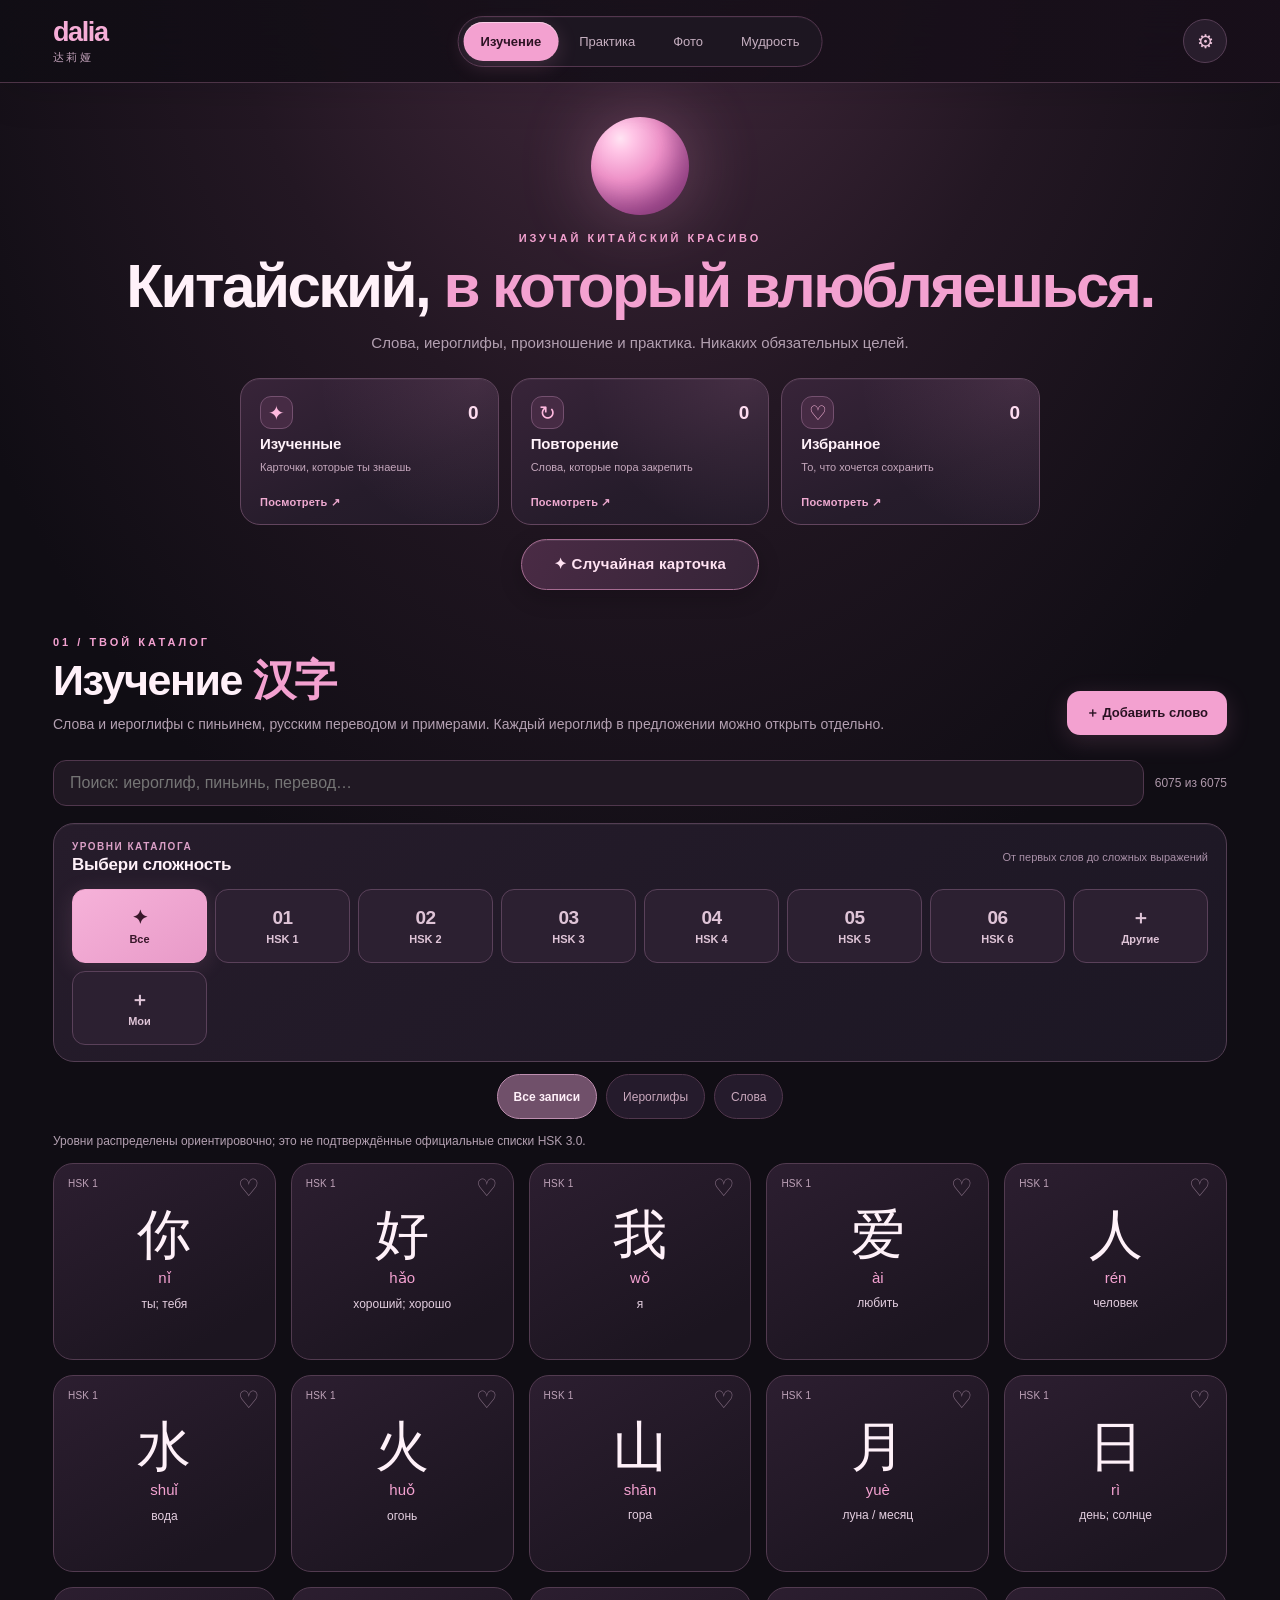
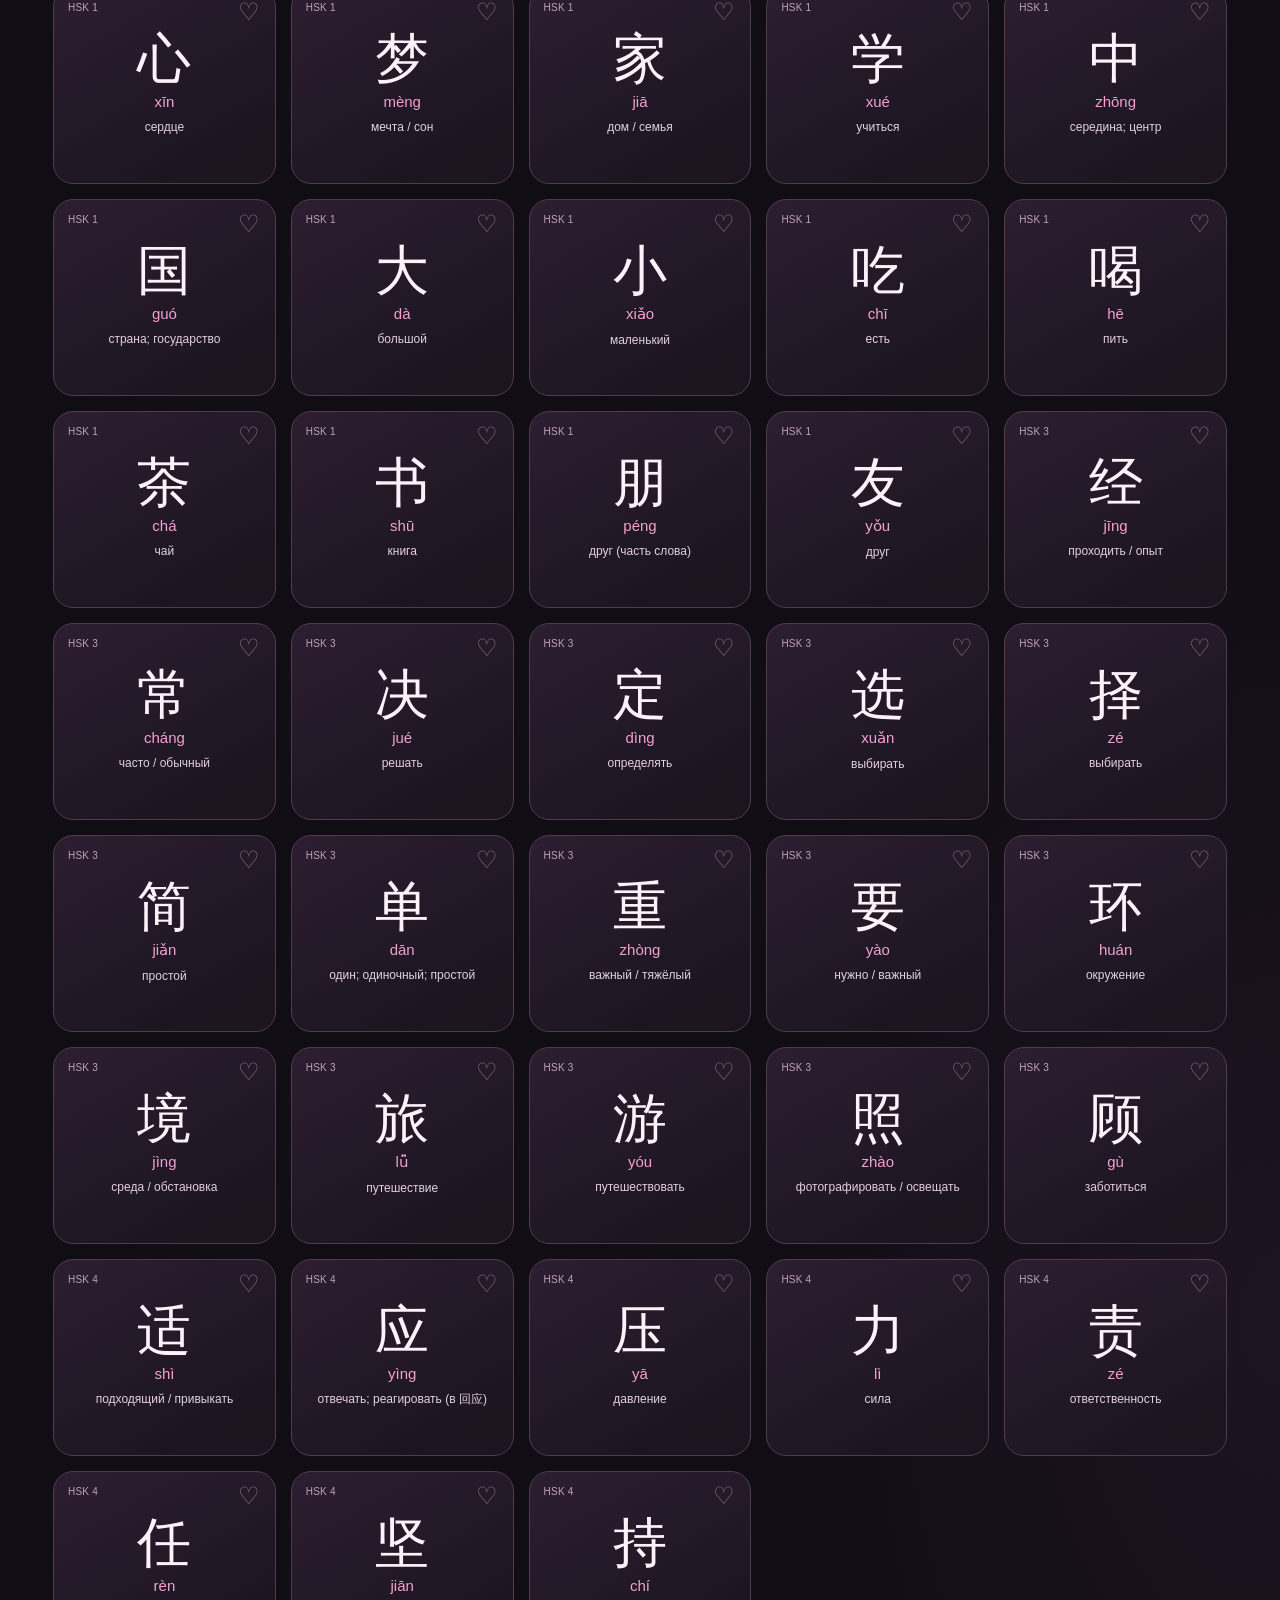
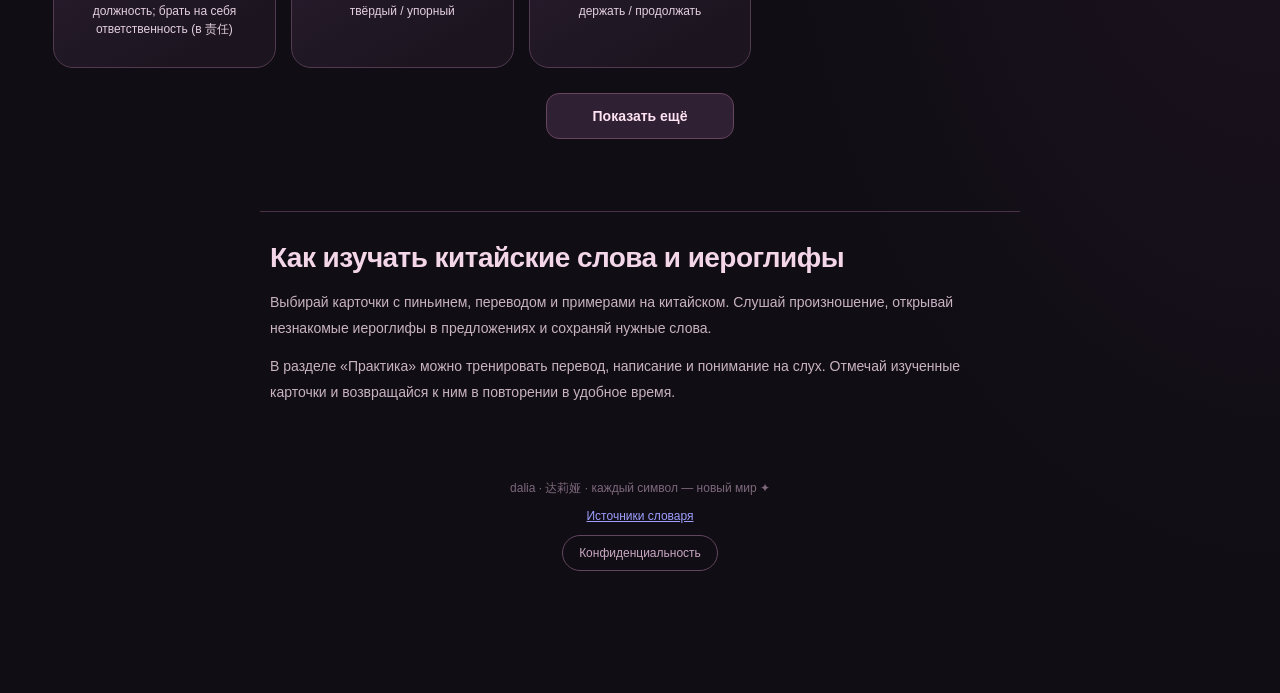
==== index.html @ d70fbc89 "Improve sentence translation with scoped alternatives, explanations and unscored retries" ====
<!doctype html><html lang="ru"><head><meta charset="utf-8"><meta name="viewport" content="width=device-width,initial-scale=1"><meta name="theme-color" content="#100d14"><meta name="apple-mobile-web-app-capable" content="yes"><meta name="apple-mobile-web-app-status-bar-style" content="black-translucent"><link rel="manifest" href="./manifest.webmanifest"><link rel="icon" type="image/png" href="./icons/icon-192.png"><meta name="description" content="Изучай китайские иероглифы и слова в dalia: 6000 карточек с пиньинем и переводом, тренировки на слух, написание и перевод предложений, удобное повторение и разные уровни сложности."><meta name="robots" content="index, follow, max-image-preview:large"><link rel="canonical" href="https://daliastudy.ru/"><link rel="apple-touch-icon" href="./icons/icon-192.png"><meta property="og:type" content="website"><meta property="og:locale" content="ru_RU"><meta property="og:site_name" content="dalia"><meta property="og:title" content="Изучение китайских иероглифов онлайн — dalia"><meta property="og:description" content="Изучай китайские иероглифы и слова в dalia: карточки с пиньинем и переводом, тренировки на слух и написание, удобное повторение и разные уровни сложности."><meta property="og:url" content="https://daliastudy.ru/"><meta property="og:image" content="https://daliastudy.ru/icons/icon-512.png"><meta property="og:image:type" content="image/png"><meta property="og:image:width" content="512"><meta property="og:image:height" content="512"><meta name="twitter:card" content="summary"><meta name="twitter:title" content="Изучение китайских иероглифов онлайн — dalia"><meta name="twitter:description" content="Изучай китайские иероглифы и слова в dalia: карточки с пиньинем и переводом, тренировки на слух и написание, удобное повторение и разные уровни сложности."><meta name="twitter:image" content="https://daliastudy.ru/icons/icon-512.png"><title>Изучение китайских иероглифов онлайн — dalia</title><script type="application/ld+json">{"@context":"https://schema.org","@graph":[{"@type":"WebSite","@id":"https://daliastudy.ru/#website","url":"https://daliastudy.ru/","name":"dalia","inLanguage":"ru-RU","description":"Изучай китайские иероглифы и слова в dalia: карточки с пиньинем и переводом, тренировки на слух и написание, удобное повторение и разные уровни сложности."},{"@type":"WebApplication","@id":"https://daliastudy.ru/#app","url":"https://daliastudy.ru/","name":"dalia","inLanguage":"ru-RU","description":"Изучай китайские иероглифы и слова в dalia: карточки с пиньинем и переводом, тренировки на слух и написание, удобное повторение и разные уровни сложности.","applicationCategory":"EducationalApplication","operatingSystem":"Any","isAccessibleForFree":true}]}</script><link rel="stylesheet" href="./assets/dalia-style-v8.2.0.css?v=8.4.1">
<script>const DALIA_METRIKA_ID=113905321;function daliaEnableAnalytics(){if(window.__daliaAnalyticsStarted)return;window.__daliaAnalyticsStarted=true;window.ym=window.ym||function(){(window.ym.a=window.ym.a||[]).push(arguments)};const s=document.createElement("script");s.async=true;s.src="https://mc.yandex.ru/metrika/tag.js?id="+DALIA_METRIKA_ID;document.head.append(s);ym(DALIA_METRIKA_ID,"init",{ssr:true,webvisor:false,clickmap:false,accurateTrackBounce:true,trackLinks:true})}try{if(localStorage.getItem("dalia_analytics_consent")==="yes")daliaEnableAnalytics()}catch(_){}</script></head><body>
<header class="topbar"><div class="top-inner"><button class="brand" data-page="learn" aria-label="На главную">dalia<small>达莉娅</small></button><nav class="topnav" aria-label="Разделы"><button class="navbtn active" data-page="learn">Изучение</button><button class="navbtn" data-page="practice">Практика</button><button class="navbtn" data-page="photo">Фото</button><button class="navbtn" data-page="motivation">Мудрость</button></nav><button class="round-btn" id="settings-open" aria-label="Настройки и резервная копия" title="Настройки">⚙</button></div></header>
<main><section class="hero"><button type="button" class="orb orb-interactive" id="hero-orb" aria-label="Коснуться сферы Dalia" title="Коснись сферы"></button><div class="eyebrow">изучай китайский красиво</div><h1>Китайский, <em>в который влюбляешься.</em></h1><p>Слова, иероглифы, произношение и практика. Никаких обязательных целей.</p><div class="collection-cases" role="group" aria-label="Мои подборки слов">
  <button type="button" class="collection-case" data-collection="learned" aria-controls="collection-drawer" aria-expanded="false"><span class="collection-case-top"><span class="collection-case-icon" aria-hidden="true">✦</span><span class="collection-case-count" id="collection-count-learned">0</span></span><span class="collection-case-name">Изученные</span><span class="collection-case-note">Карточки, которые ты знаешь</span><span class="collection-case-arrow" aria-hidden="true">Посмотреть ↗</span></button>
  <button type="button" class="collection-case" data-collection="due" aria-controls="collection-drawer" aria-expanded="false"><span class="collection-case-top"><span class="collection-case-icon" aria-hidden="true">↻</span><span class="collection-case-count" id="collection-count-due">0</span></span><span class="collection-case-name">Повторение</span><span class="collection-case-note">Слова, которые пора закрепить</span><span class="collection-case-arrow" aria-hidden="true">Посмотреть ↗</span></button>
  <button type="button" class="collection-case" data-collection="favorite" aria-controls="collection-drawer" aria-expanded="false"><span class="collection-case-top"><span class="collection-case-icon" aria-hidden="true">♡</span><span class="collection-case-count" id="collection-count-favorite">0</span></span><span class="collection-case-name">Избранное</span><span class="collection-case-note">То, что хочется сохранить</span><span class="collection-case-arrow" aria-hidden="true">Посмотреть ↗</span></button>
 </div>
</section>
<section class="page" id="page-learn"><div class="section-head"><div><div class="eyebrow">01 / твой каталог</div><h2>Изучение <em>汉字</em></h2><p>Слова и иероглифы с пиньинем, русским переводом и примерами. Каждый иероглиф в предложении можно открыть отдельно.</p></div><button class="primary" id="manual-open">＋ Добавить слово</button></div><div class="controls"><input class="search" id="word-search" placeholder="Поиск: иероглиф, пиньинь, перевод…" aria-label="Поиск по каталогу"><span class="counter" id="word-count"></span></div><div class="catalog-level-block" aria-label="Фильтр уровня слов">
  <div class="catalog-level-header"><div><span class="catalog-level-overline">Уровни каталога</span><strong>Выбери сложность</strong></div><span class="catalog-level-caption">От первых слов до сложных выражений</span></div>
  <div class="chips catalog-level-grid" id="level-chips" role="group" aria-label="Уровни китайского">
   <button type="button" class="chip level-choice active" data-level="all"><span class="level-choice-top">✦</span><span class="level-choice-label">Все</span></button>
   <button type="button" class="chip level-choice" data-level="1"><span class="level-choice-top">01</span><span class="level-choice-label">HSK 1</span></button>
   <button type="button" class="chip level-choice" data-level="2"><span class="level-choice-top">02</span><span class="level-choice-label">HSK 2</span></button>
   <button type="button" class="chip level-choice" data-level="3"><span class="level-choice-top">03</span><span class="level-choice-label">HSK 3</span></button>
   <button type="button" class="chip level-choice" data-level="4"><span class="level-choice-top">04</span><span class="level-choice-label">HSK 4</span></button>
   <button type="button" class="chip level-choice" data-level="5"><span class="level-choice-top">05</span><span class="level-choice-label">HSK 5</span></button>
   <button type="button" class="chip level-choice" data-level="6"><span class="level-choice-top">06</span><span class="level-choice-label">HSK 6</span></button>
   <button type="button" class="chip level-choice" data-level="additional"><span class="level-choice-top">＋</span><span class="level-choice-label">Другие</span></button>
   <button type="button" class="chip level-choice" data-level="custom"><span class="level-choice-top">＋</span><span class="level-choice-label">Мои</span></button>
   
  </div>
 </div><div class="mode-row" id="type-chips"><button class="chip active" data-type="all">Все записи</button><button class="chip" data-type="character">Иероглифы</button><button class="chip" data-type="word">Слова</button></div><div class="catalog-view-label hidden" id="catalog-view-label" role="status" aria-live="polite"></div><p class="muted tiny" style="margin:0 0 15px">Уровни распределены ориентировочно; это не подтверждённые официальные списки HSK 3.0.</p><p class="muted tiny favorite-hint hidden" id="favorite-hint">Чтобы убрать карточку из избранного, нажми «× Убрать». Слово останется в каталоге, а прогресс сохранится.</p><div class="cards" id="word-grid"></div><div style="text-align:center;margin-top:25px"><button class="soft hidden" id="more-words">Показать ещё ↓</button></div><section class="learn-guide" aria-labelledby="learn-guide-title"><h2 id="learn-guide-title">Как изучать китайские слова и иероглифы</h2><p>Выбирай карточки с пиньинем, переводом и примерами на китайском. Слушай произношение, открывай незнакомые иероглифы в предложениях и сохраняй нужные слова.</p><p>В разделе «Практика» можно тренировать перевод, написание и понимание на слух. Отмечай изученные карточки и возвращайся к ним в повторении в удобное время.</p></section></section>
<section class="page hidden" id="page-practice"><div class="section-head"><div><div class="eyebrow">02 / запоминай надолго</div><h2>Практика <em>✦</em></h2><p>Повторяй в удобное время. Dalia сама замечает ошибки и подбирает повторения — чтобы знания оставались с тобой.</p></div><button class="soft" id="practice-pool">Только к повторению: выкл.</button></div><div class="practice-shell"><div class="practice-levels" aria-labelledby="practice-level-title">
  <div class="practice-level-top"><div><div class="eyebrow" id="practice-level-title">Уровни для практики</div><p class="tiny muted" style="margin:5px 0 0">Выбирай один или несколько уровней — без ограничений и целей.</p></div><button class="ghost" type="button" id="practice-level-all">Все уровни</button></div>
  <div class="practice-level-buttons" role="group" aria-label="Выбор наборов слов для практики">
    <button class="chip" type="button" data-practice-level="1" aria-pressed="true">HSK 1</button>
    <button class="chip" type="button" data-practice-level="2" aria-pressed="true">HSK 2</button>
    <button class="chip" type="button" data-practice-level="3" aria-pressed="true">HSK 3</button>
    <button class="chip" type="button" data-practice-level="4" aria-pressed="true">HSK 4</button>
    <button class="chip" type="button" data-practice-level="5" aria-pressed="true">HSK 5</button>
    <button class="chip" type="button" data-practice-level="6" aria-pressed="true">HSK 6</button>
    <button class="chip" type="button" data-practice-level="additional" aria-pressed="true">Другие слова</button>
    <button class="chip" type="button" data-practice-level="custom" aria-pressed="true">Свои слова</button>
  </div><p class="tiny muted" id="practice-level-status" role="status" aria-live="polite"></p>
 </div><div class="mode-row"><button class="chip active" data-mode="meaning">Слово</button><button class="chip" data-mode="reverse">Вспомнить и написать</button><button class="chip" data-mode="listening">На слух ♫</button><button class="chip" data-mode="writing">Написание</button><button class="chip" data-mode="translate">Перевод предложения</button></div><div class="panel quiz" id="quiz-area"></div><p class="muted tiny" style="text-align:center;line-height:1.7">Написание: Dalia сама учитывает попытки, неточные штрихи и подсказки, чтобы чаще показывать сложные знаки. Проверка черт требует интернета.</p></div></section>
<section class="page hidden" id="page-photo"><div class="section-head"><div><div class="eyebrow">03 / находи вокруг себя</div><h2>Иероглифы <em>с фото</em></h2><p>Загрузи страницу, вывеску или скриншот. Проверяй значения до сохранения.</p></div></div><div class="layout2"><div><div class="upload-zone" id="upload-zone"><div class="upload-icon">◎</div><h3 style="margin:0">Фото с китайским текстом</h3><p class="muted tiny" style="line-height:1.65">Распознавание печатного китайского текста. При первом использовании нужен интернет. Следующие фото обрабатываются быстрее.</p><div class="photo-input-buttons">
 <label class="file-btn primary" for="photo-gallery-input">▧ Из галереи<input id="photo-gallery-input" type="file" accept="image/*"></label>
 <label class="file-btn soft" for="photo-input">◎ Сфотографировать<input id="photo-input" type="file" accept="image/*" capture="environment"></label>
 </div><p class="tiny muted" style="margin:12px 0 0">Можно выбрать фото или скриншот из телефона — камера необязательна.</p></div><img class="ocr-preview hidden" alt="Загруженная фотография" id="ocr-preview" style="margin-top:14px"></div><div class="panel"><div class="eyebrow">как это работает</div><h3 style="font-size:24px;letter-spacing:-.6px">Ничего лишнего.</h3><p class="muted" style="font-size:14px;line-height:1.9">1. Распознаём иероглифы.<br>2. Отделяем существующие от новых.<br>3. Показываем переводы и примеры.<br>4. Готовые карточки сохраняем в словарь, остальные — в черновики без потери символов.</p><div class="note">Сначала используем встроенный словарь, примеры и пиньинь. Если значение не подтверждено, сохраним символ в черновики — ничего не потеряется.</div></div></div><div id="photo-result" style="margin-top:20px" aria-live="polite"></div><div id="photo-drafts" style="margin-top:22px"></div></section>
<section class="page hidden" id="page-motivation">
 <div class="wisdom-intro"><div class="eyebrow">04 / 中国智慧</div><h2>Мудрость</h2><p>За каждым иероглифом — целая история.</p></div>
 <div class="wisdom-feature" id="wisdom-feature" aria-label="Выбранное китайское выражение">
  <div class="wisdom-topline"><span class="wisdom-overline" id="quote-eyebrow">КИТАЙСКАЯ МУДРОСТЬ</span><span class="wisdom-position" id="quote-position">СЛУЧАЙНОЕ ВЫРАЖЕНИЕ</span></div>
  <div class="wisdom-center"><div class="wisdom-ornament" aria-hidden="true">✦</div><div id="quote-cn" class="wisdom-hanzi"></div><div id="quote-pin" class="wisdom-pinyin"></div><div class="wisdom-separator" aria-hidden="true"></div><div id="quote-ru" class="wisdom-translation"></div></div>
  <div class="wisdom-tools"><button class="wisdom-tool" id="quote-speak" type="button" aria-label="Прослушать выражение">♫ <span>Слушать</span></button><button class="wisdom-tool" id="quote-toggle-pinyin" type="button" aria-pressed="false">◉ <span>Скрыть пиньинь</span></button><button class="wisdom-tool" id="quote-fav" type="button" aria-pressed="false">♡ <span>Сохранить</span></button></div>
  <div class="wisdom-meaning"><button id="quote-meaning-toggle" class="wisdom-disclosure" type="button" aria-expanded="false" aria-controls="quote-meaning-text"><span>Смысл выражения</span><span class="wisdom-chevron" aria-hidden="true">⌄</span></button><p id="quote-meaning-text" class="wisdom-meaning-text hidden"></p></div>
  <div class="wisdom-navigation"><button id="quote-next" type="button" class="wisdom-arrow wisdom-random-next" aria-label="Случайное выражение">↻ <span>Другое выражение</span></button></div>
 </div>
 <div class="wisdom-catalog-section"><button type="button" id="quote-catalog-toggle" class="wisdom-catalog-toggle" aria-controls="quote-catalog-body" aria-expanded="false"><span><span class="wisdom-catalog-kicker">КОЛЛЕКЦИЯ</span><strong>Все 200 выражений</strong><small>Найди любимое или открой любое</small></span><span class="wisdom-catalog-icon" aria-hidden="true">＋</span></button><div id="quote-catalog-body" class="wisdom-catalog-body hidden"><div class="wisdom-catalog-controls"><input class="search" id="quote-search" type="search" placeholder="Поиск по смыслу, пиньиню, иероглифам…" aria-label="Поиск выражений"><button class="ghost" id="quote-filter-fav" type="button" aria-pressed="false">♡ Избранные</button></div><div class="quote-grid" id="quote-grid"></div></div></div>
</section><div class="footer"><span>dalia · 达莉娅 · каждый символ — новый мир ✦</span><a href="./dictionary-sources.html">Источники словаря</a><a class="footer-privacy" href="./privacy.html">Конфиденциальность</a></div></main>
<nav class="mobile-nav" aria-label="Разделы на телефоне"><button class="navbtn active" data-page="learn"><span class="ico">文</span>Изучение</button><button class="navbtn" data-page="practice"><span class="ico">✧</span>Практика</button><button class="navbtn" data-page="photo"><span class="ico">◎</span>Фото</button><button class="navbtn" data-page="motivation"><span class="ico">✦</span>Мудрость</button></nav>
<div class="collection-modal-backdrop hidden" id="collection-modal-backdrop" aria-hidden="true"><div class="collection-drawer" id="collection-drawer" role="dialog" aria-modal="true" aria-labelledby="collection-modal-title" tabindex="-1"></div></div>
<div class="overlay hidden" id="modal-overlay"><div class="modal"><div class="modal-head"><h2 id="modal-title"></h2><div class="modal-head-actions"><button type="button" class="primary random-next-top hidden" id="modal-next-random" aria-label="Следующая случайная карточка">Следующая <span aria-hidden="true">→</span></button><button class="round-btn" id="modal-close" aria-label="Закрыть">×</button></div></div><div id="modal-body"></div></div></div><div class="toast hidden" role="status" id="toast"></div>
<script defer src="./assets/dalia-data-v8.1.1.js"></script><script defer src="./assets/dalia-hsk-v1.js"></script><script defer src="./assets/dalia-pilot-100-v1.js"></script><script defer src="./assets/dalia-translation-v1.js"></script><script defer src="./assets/dalia-app-v8.2.0.js?v=8.4.1"></script></body></html>
---- assets/dalia-style-v8.2.0.css ----
:root{color-scheme:dark;--bg:#100d14;--surface:#1b1520;--surface2:#261b2a;--stroke:#493249;--pink:#f3a1d0;--pink2:#ffaedb;--text:#fff1f9;--muted:#b3a0b1;--good:#91f6c7;--bad:#ff9db3}
*{box-sizing:border-box}html{scroll-behavior:smooth}body{margin:0;min-height:100vh;color:var(--text);background:radial-gradient(ellipse 65% 34% at 50% -5%,#4e2843 0%,#201421 54%,transparent 100%),#100d14;font-family:Inter,-apple-system,BlinkMacSystemFont,'Segoe UI','PingFang SC','Microsoft YaHei','Noto Sans CJK SC','Noto Sans SC',sans-serif;-webkit-font-smoothing:antialiased}button,input,select,textarea{font:inherit}button{cursor:pointer}button:disabled{opacity:.43;cursor:not-allowed}.hidden,[hidden]{display:none!important}button:focus-visible,input:focus-visible,select:focus-visible,textarea:focus-visible{outline:2px solid var(--pink);outline-offset:3px}main{max-width:1190px;margin:auto;padding:0 28px 90px}.topbar{position:sticky;top:0;z-index:5;backdrop-filter:blur(20px);background:linear-gradient(90deg,#100d14df,#180f1ae7);border-bottom:1px solid #342536}.top-inner{height:82px;max-width:1190px;margin:auto;display:flex;align-items:center;justify-content:space-between;padding:0 28px;position:relative}.brand{display:flex;flex-direction:column;align-items:flex-start;line-height:1.05;border:0;background:none;color:#f6add7;font-size:27px;letter-spacing:-1.4px;font-weight:720;padding:0}.brand small{font-size:11px;letter-spacing:2.3px;color:#c0a0b8;margin-top:6px;font-weight:450}.topnav{display:flex;gap:4px;padding:5px;border:1px solid #53364e;border-radius:100px;background:#1d1621;position:absolute;left:50%;transform:translateX(-50%)}.navbtn{border:0;background:transparent;color:#c6afc0;border-radius:90px;padding:12px 17px;white-space:nowrap;font-size:13px;transition:.25s}.navbtn:hover{color:#fff}.navbtn.active{background:var(--pink);color:#2d1324;box-shadow:0 4px 22px #fb9dce39;font-weight:700}.round-btn{display:inline-flex;align-items:center;justify-content:center;border:1px solid #563e55;background:#281d2c;color:#ecc2da;border-radius:100px;width:40px;height:40px;font-size:19px}.hero{text-align:center;padding:65px 0 45px}.orb{width:126px;height:126px;border-radius:50%;margin:0 auto 27px;background:radial-gradient(circle at 30% 22%,#ffe4f3 0%,#ffc5e6 13%,#ee92c8 40%,#a84d94 74%,#713265 100%);box-shadow:0 0 82px #f49fcd54,inset -13px -15px 21px #6c336443;animation:orb 6s ease-in-out infinite}@keyframes orb{50%{transform:translateY(-7px);box-shadow:0 5px 100px #f49fcd62,inset -13px -15px 21px #6c336443}}.eyebrow{text-transform:uppercase;letter-spacing:3px;color:var(--pink);font-size:11px;font-weight:680}.hero h1{font-size:clamp(40px,5.6vw,72px);line-height:1.1;letter-spacing:-3px;margin:14px 0 13px;font-weight:680}.hero h1 em,h2 em{color:var(--pink);font-style:normal}.hero p{font-size:15px;color:var(--muted);line-height:1.85;margin:0}.quick-stats{margin:26px auto 0;display:flex;justify-content:center;gap:11px;flex-wrap:wrap}.quick-stats span{border:1px solid #4d344a;background:#211823;padding:10px 15px;color:#e2c4d6;border-radius:90px;font-size:12px}.page{animation:appear .22s ease}@keyframes appear{from{opacity:.45;transform:translateY(7px)}to{opacity:1;transform:translateY(0)}}.section-head{margin:12px 0 25px;display:flex;align-items:flex-end;justify-content:space-between;gap:15px;flex-wrap:wrap}.section-head h2{font-size:clamp(29px,4vw,43px);line-height:1.14;letter-spacing:-1.4px;margin:8px 0}.section-head p{color:var(--muted);font-size:14px;margin:0;line-height:1.6}.primary,.soft,.ghost,.danger{border-radius:13px;border:1px solid transparent;padding:12px 18px;font-weight:650;font-size:13px;transition:.22s;display:inline-flex;justify-content:center;align-items:center;gap:8px}.primary{background:var(--pink);color:#291222;box-shadow:0 6px 25px #ef96c729}.primary:hover{background:#ffc3e5;transform:translateY(-2px)}.soft{background:#302033;color:#ffe3f3;border-color:#67445f}.soft:hover,.ghost:hover{border-color:#da8cba}.ghost{background:transparent;border-color:#644960;color:#e4c4d8}.danger{background:#4a2336;color:#ffd4dd;border-color:#814558}.wide{width:100%}.row{display:flex;align-items:center;gap:10px;flex-wrap:wrap}.muted{color:var(--muted)}.tiny{font-size:12px}.panel{border:1px solid var(--stroke);border-radius:22px;background:linear-gradient(145deg,#261a2a,#1a1520);padding:23px}.controls{display:flex;gap:11px;align-items:center;margin:25px 0 17px;flex-wrap:wrap}.search{flex:1;min-width:210px;background:#201823;border:1px solid #50374d;border-radius:13px;padding:13px 16px;color:var(--text);outline:none}.search:focus{border-color:#e6a3cb}.chips{display:flex;gap:8px;flex-wrap:wrap;margin:14px 0 25px}.chip{padding:9px 14px;border-radius:99px;background:#201722;border:1px solid #51374d;color:#c9a8bd;font-size:12px}.chip.active{background:#f0a2d0;color:#271424;border-color:transparent;font-weight:720}.counter{margin-left:auto;font-size:12px;color:#ae98aa}.cards{display:grid;grid-template-columns:repeat(5,minmax(0,1fr));gap:13px}.word-card{position:relative;min-height:197px;text-align:center;cursor:pointer;background:linear-gradient(140deg,#302033,#1c1520);border:1px solid #523b50;border-radius:19px;padding:24px 13px 19px;transition:.25s}.word-card:hover{border-color:#eb9ac5;transform:translateY(-4px);box-shadow:0 12px 35px #06020758}.word-card .glyph{font-size:66px;line-height:1.2;margin:14px 0 2px}.word-card .pin{color:var(--pink);font-size:15px}.word-card .meaning{font-size:12px;color:#dcc7d5;line-height:1.35;margin-top:8px}.word-card .tag{position:absolute;left:14px;top:14px;color:#aa91a6;font-size:10px}.star{position:absolute;top:6px;right:7px;border:0;background:none;color:#856e83;font-size:24px;padding:4px 8px}.star.active{color:#ffc2e5}.word-card .done{color:#98efc6;position:absolute;left:14px;bottom:12px;font-size:10px}.empty{padding:55px 20px;text-align:center;color:var(--muted);border:1px dashed #61435d;border-radius:17px;grid-column:1/-1}.boxline{display:flex;gap:12px;align-items:center;flex-wrap:wrap}.note{background:#302331;border:1px solid #5b4058;color:#d8bfcf;font-size:13px;line-height:1.65;border-radius:14px;padding:14px 17px}.notice-good{border-color:#487c69;background:#1c352c;color:#c8ffe4}.notice-bad{border-color:#90506c;background:#432537;color:#ffd0e0}.badge{font-size:11px;color:#d9aec9;border:1px solid #62425c;border-radius:99px;padding:4px 9px;white-space:nowrap}.field{width:100%;border:1px solid #5f465f;border-radius:12px;background:#1a141e;color:var(--text);padding:12px 13px;font-size:14px}.field::placeholder{color:#867385}.formgrid{display:grid;grid-template-columns:1fr 1fr;gap:12px}.formgrid label{display:block;font-size:12px;color:#c4a9bf;margin-bottom:7px}.formgrid .full{grid-column:1/-1}.formgrid input,.formgrid textarea{width:100%}.formgrid textarea{min-height:74px;resize:vertical}.layout2{display:grid;grid-template-columns:minmax(0,1fr) minmax(0,1fr);gap:17px}.practice-shell{max-width:690px;margin:auto}.mode-row{display:flex;gap:8px;flex-wrap:wrap;margin:0 0 18px}.quiz{text-align:center;padding:32px;min-height:390px}.quiz .question-glyph{font-size:clamp(76px,11vw,114px);line-height:1.3;margin:8px 0 3px}.quiz .hint-cn{font-size:20px;line-height:1.75;color:#f8ddeb}.quiz .hint-ru{color:#bba3b4;font-size:13px;margin:9px 0 12px}.options{display:grid;grid-template-columns:1fr 1fr;gap:10px;text-align:center;margin:23px 0}.option{border:1px solid #654662;border-radius:13px;background:#342337;color:#f5def0;padding:15px 12px;min-height:56px;transition:.25s}.option:hover:not(:disabled){border-color:#f4a5d4}.option.correct,.result-good{background:#20483a!important;border-color:#9dffd3!important;color:#d4ffe9!important;box-shadow:0 0 34px #75ffc747, inset 0 0 12px #a3ffd019;animation:success .36s ease}.option.wrong,.result-bad{background:#592b41!important;border-color:#ff91b0!important;color:#ffdeeb!important;box-shadow:0 0 27px #fa7caa33}@keyframes success{50%{transform:scale(1.025)}}.quiz .feedback{min-height:55px;text-align:center;color:#d9c4d3;margin:7px 0 15px}.quiz .feedback strong{color:var(--good)}.quiz .feedback .bad{color:var(--bad)}.quiz .sentence-box{background:#322238;border:1px solid #60465a;border-radius:15px;padding:13px;margin:10px auto;line-height:1.7}.quiz .row{justify-content:center}.canvas-wrap{position:relative;width:min(100%,330px);margin:15px auto;background:#f4e5ef;border-radius:17px;overflow:hidden;touch-action:none}.canvas-wrap:before{content:'';position:absolute;inset:0;pointer-events:none;background:linear-gradient(90deg,transparent calc(50% - .5px),#d8a8c9 50%,transparent calc(50% + .5px)),linear-gradient(transparent calc(50% - .5px),#d8a8c9 50%,transparent calc(50% + .5px));opacity:.7}.draw-canvas{width:100%;aspect-ratio:1;display:block;touch-action:none;cursor:crosshair}.writing-reveal{font-size:74px;color:var(--pink);padding:2px}.ocr-preview{width:100%;max-height:265px;object-fit:contain;border:1px solid #4e364e;border-radius:16px;background:#0c0a0d}.upload-zone{border:1px dashed #a46893;border-radius:22px;background:linear-gradient(135deg,#352137,#1d1722);padding:35px 25px;text-align:center}.upload-zone .upload-icon{font-size:33px;color:#f0b1d4;margin-bottom:12px}.file-btn{position:relative;display:inline-flex;cursor:pointer;margin-top:15px}.file-btn input{position:absolute;width:1px;height:1px;opacity:0}.scan-list{display:grid;gap:10px;margin:14px 0}.scan-card{display:grid;grid-template-columns:auto auto 1fr;gap:11px;align-items:start;border:1px solid #62445f;border-radius:16px;background:#2a1f2e;padding:15px}.scan-card .scan-glyph{font-size:34px;min-width:40px;text-align:center}.scan-card .detail{min-width:0}.scan-card strong{font-size:14px}.scan-card p{font-size:13px;margin:6px 0;line-height:1.6;color:#f6d2e8}.scan-card small{color:#bba4b7;line-height:1.55}.scan-card input[type=checkbox]{accent-color:#f3a1d0;width:18px;height:18px;margin-top:12px}.scan-card .field{margin-top:7px}.scan-card .label{font-size:11px;color:#c4a8bb;margin-top:6px}.stat-grid{display:grid;grid-template-columns:repeat(4,1fr);gap:12px;margin:23px 0}.metric{padding:22px;border:1px solid #543950;border-radius:19px;background:linear-gradient(145deg,#2b1d2f,#1b1520)}.metric strong{display:block;font-size:31px;letter-spacing:-1px;color:#ffb4dd}.metric span{font-size:12px;color:#bda8b9}.quote-feature{border:1px solid #67465f;background:radial-gradient(circle at 82% 18%,#52294765,transparent 50%),linear-gradient(125deg,#312238,#191520);border-radius:25px;padding:37px;text-align:center}.quote-feature .cn{font-size:clamp(26px,3.8vw,44px);line-height:1.5;margin:22px auto 12px;max-width:800px}.quote-feature .ru{font-size:16px;color:#dfc3d7;line-height:1.7;max-width:640px;margin:13px auto}.quote-feature .pin{color:#d496be;font-size:14px}.quote-feature .row{justify-content:center}.quote-catalog{margin-top:25px}.quote-grid{display:grid;grid-template-columns:repeat(2,1fr);gap:12px;margin-top:15px}.quote-small{border:1px solid #51374d;background:#201821;border-radius:17px;padding:18px;cursor:pointer;transition:.2s}.quote-small:hover{border-color:#e69cc5}.quote-small h3{font-size:19px;font-weight:500;margin:4px 0 9px}.quote-small p{color:#bca7b9;font-size:12px;line-height:1.55;margin:0}.quote-small small{color:#b184a3}.bar-track{height:10px;border-radius:99px;background:#3c2a3d;overflow:hidden;margin:14px 0}.bar-fill{height:100%;width:0;background:linear-gradient(90deg,#d172af,#ffb7df);border-radius:99px;transition:width .25s}.overlay{position:fixed;inset:0;z-index:20;display:flex;align-items:center;justify-content:center;padding:15px;background:#070509c9;backdrop-filter:blur(9px)}.modal{width:min(100%,590px);max-height:min(92vh,840px);overflow:auto;border:1px solid #765271;border-radius:25px;background:linear-gradient(145deg,#302136,#1d1622);padding:26px;box-shadow:0 25px 90px #0009}.modal-head{display:flex;align-items:center;justify-content:space-between;gap:12px;margin-bottom:16px}.modal-head h2{font-size:19px;margin:0}.big-glyph{text-align:center;font-size:112px;line-height:1.2}.modal-pin{text-align:center;color:var(--pink);font-size:23px}.modal-meaning{text-align:center;font-size:21px;margin:10px auto 25px}.sentence-panel{background:#36263a;border:1px solid #644960;border-radius:18px;padding:19px;margin:15px 0}.sentence-panel .cn{line-height:2;font-size:21px}.sentence-panel .ru{margin-top:11px;color:#dfbfd1;line-height:1.6;font-size:14px}.hanzi-token{border:0;background:transparent;padding:0 1px;color:#ffe5f5;font-size:inherit;line-height:inherit;border-bottom:1px dashed #c87bac}.hanzi-token:hover{color:#ff9dd4;background:#71435d}.fullrow{display:flex;gap:10px;align-items:center;flex-wrap:wrap;margin-top:14px}.fullrow>*{flex:1}.toast{position:fixed;bottom:27px;left:50%;transform:translateX(-50%);z-index:60;background:#312136;color:#ffe5f4;border:1px solid #99698b;box-shadow:0 12px 34px #0007;border-radius:15px;padding:14px 20px;max-width:min(95vw,520px);font-size:13px;text-align:center}.secondary-line{height:1px;background:#513851;margin:21px 0}.footer{display:flex;flex-direction:column;align-items:center;justify-content:center;gap:12px;text-align:center;color:#7d687c;font-size:12px;padding:62px 14px 12px}.footer-privacy{display:inline-flex;align-items:center;justify-content:center;min-height:36px;max-width:100%;padding:7px 16px;border:1px solid #62465e;border-radius:999px;color:#c9a8c1;text-decoration:none;font-size:12px;line-height:1.35;transition:background .2s,color .2s,border-color .2s}.footer-privacy:hover,.footer-privacy:focus-visible{background:#352538;color:#ffe2f1;border-color:#a97696;outline-offset:3px}.mobile-nav{display:none}.toast.good{border-color:#77cba5}.toast.bad{border-color:#df7998}
@media(max-width:1040px){.cards{grid-template-columns:repeat(4,1fr)}.topnav .navbtn{padding:11px 12px;font-size:12px}}
@media(max-width:760px){.top-inner{height:70px;padding:0 19px}.topnav{display:none}.mobile-nav{display:flex;position:fixed;z-index:8;bottom:0;left:0;right:0;background:#1b1421f4;backdrop-filter:blur(18px);border-top:1px solid #51374a;padding:7px max(10px,env(safe-area-inset-right)) calc(7px + env(safe-area-inset-bottom));justify-content:space-around;gap:4px}.mobile-nav .navbtn{display:flex;flex-direction:column;gap:3px;align-items:center;justify-content:center;border-radius:13px;font-size:11px;padding:8px 6px;min-width:69px}.mobile-nav .navbtn .ico{font-size:19px}main{padding:0 17px 112px}.hero{padding:40px 0 32px}.orb{width:95px;height:95px;margin-bottom:20px}.cards{grid-template-columns:repeat(3,1fr)}.word-card{min-height:175px;padding:19px 10px 15px}.word-card .glyph{font-size:56px}.layout2{grid-template-columns:1fr}.stat-grid{grid-template-columns:repeat(2,1fr)}.quote-feature{padding:24px}.modal{padding:19px;border-radius:20px}.footer{padding-top:48px}}
@media(max-width:480px){.hero h1{letter-spacing:-1.6px}.cards{grid-template-columns:repeat(2,minmax(0,1fr));gap:10px}.options{grid-template-columns:1fr}.quiz{padding:18px}.quiz .question-glyph{font-size:78px}.formgrid{grid-template-columns:1fr}.formgrid .full{grid-column:1}.quote-grid{grid-template-columns:1fr}.scan-card{gap:8px;padding:11px}.stat-grid .metric{padding:17px}.controls .search{width:100%}.section-head h2{font-size:30px}}
@media(prefers-reduced-motion:reduce){*,*:before,*:after{animation:none!important;scroll-behavior:auto!important;transition:none!important}}
.canvas-wrap svg{width:100%;height:100%;display:block;touch-action:none}.canvas-wrap{min-height:250px}

/* Dalia 7.4: calm study controls */
#type-chips{margin:3px 0 22px} .more-examples{margin:15px 0} .more-examples>.eyebrow{margin:16px 0 12px}.more-examples .sentence-panel{margin:10px 0;padding:16px}.more-examples .sentence-panel .ghost{margin-top:12px;padding:7px 11px}.review-actions{margin-top:17px;padding:14px;border:1px solid #60465a;background:#291d2f;border-radius:15px}.review-actions .row{justify-content:center}.result-text-good{color:#b2f4d7}.result-text-bad{color:#ffb8d0}.quote-small small{color:#dca6c8}.word-card .glyph{overflow-wrap:anywhere;font-size:clamp(32px,4.2vw,59px)}

/* Dalia 7.5 · quiet multi-level practice and flexible photo selection */
.practice-levels{border:1px solid var(--stroke);border-radius:17px;padding:18px 18px 13px;background:linear-gradient(130deg,#251a2a,#1c1621);margin-bottom:20px}
.practice-level-top{display:flex;align-items:center;justify-content:space-between;gap:12px;flex-wrap:wrap}
.practice-level-buttons{display:flex;flex-wrap:wrap;gap:8px;margin-top:15px}
.practice-level-buttons .chip{padding:10px 13px;min-width:75px}
.practice-level-buttons .chip[aria-pressed="false"]{background:transparent;color:var(--muted);border-color:var(--stroke)}
.practice-level-buttons .chip[aria-pressed="true"]{background:#55314c;border-color:#d788b7;color:#fff1f9}
#practice-level-status{margin:12px 0 0}
.photo-input-buttons{display:flex;align-items:center;justify-content:center;gap:10px;flex-wrap:wrap}
.photo-input-buttons .file-btn{margin-top:15px;text-align:center;justify-content:center}
.photo-input-buttons .file-btn.soft{border:1px solid #a46893;background:#2c1c2d;color:var(--text);padding:12px 18px;border-radius:13px;font-size:14px;font-weight:600}
.photo-input-buttons input:focus-visible + span{outline:2px solid var(--pink)}
@media(max-width:480px){.practice-levels{padding:14px}.practice-level-buttons .chip{min-width:calc(33.33% - 6px);flex:1}.photo-input-buttons{flex-direction:column;gap:0}.photo-input-buttons .file-btn{width:100%;max-width:310px}}

/* Dalia 7.5.1: consistent alignment of practice actions and handwriting results */
.mode-row{justify-content:center;align-items:stretch;gap:9px}
.mode-row .chip{min-height:40px;display:inline-flex;align-items:center;justify-content:center;text-align:center}
.quiz .row{justify-content:center}
.writing-meaning{font-size:clamp(21px,3vw,26px)!important;line-height:1.45;margin:20px auto 12px!important;max-width:530px;overflow-wrap:anywhere}
.quiz .writing-canvas{margin:16px auto 18px}
.writing-status{width:100%;max-width:530px;margin:10px auto 0;min-height:56px;display:flex;align-items:center;justify-content:center;text-align:center;padding:13px 18px;line-height:1.55}
.writing-status.is-success{background:#1e382f;border-color:#548f76;color:#d0ffe7}
.writing-status.is-skipped{background:#35252f;border-color:#86546a;color:#ffcfde}
.writing-example{width:100%;max-width:530px;margin:13px auto 0;padding:14px 18px;border:1px solid #60465a;background:#291e2d;border-radius:14px;line-height:1.65;color:#dfc2d5;font-size:13px;overflow-wrap:anywhere}
.writing-example .cn{font-size:17px;color:#ffe4f5;margin-bottom:5px}
.writing-actions{display:grid;grid-template-columns:repeat(2,minmax(0,1fr));gap:10px;max-width:530px;width:100%;margin:16px auto 0;align-items:stretch}
.writing-actions button{width:100%;min-width:0;min-height:46px;white-space:normal;line-height:1.35;text-align:center;padding:12px 13px}
.writing-actions[data-layout="ready"] button:first-child{grid-column:1/-1}
.writing-actions[data-layout="practice"] button:last-child{grid-column:1/-1}
.writing-actions[data-layout="finished"]{grid-template-columns:1fr;max-width:360px;margin-top:16px}
.writing-actions[data-layout="finished"] button{min-height:48px}
@media(max-width:560px){.mode-row{display:grid;grid-template-columns:repeat(2,minmax(0,1fr));gap:8px}.mode-row .chip{width:100%;min-width:0;white-space:normal}.writing-actions{grid-template-columns:1fr;gap:9px}.writing-actions[data-layout="ready"] button:first-child,.writing-actions[data-layout="practice"] button:last-child{grid-column:auto}.writing-status,.writing-example{padding:13px 12px}.writing-actions button{min-height:46px}}

/* Dalia 7.5.2 — clear, non-destructive removal from favorites */
.favorite-hint{margin:0 0 14px;line-height:1.55}
.favorite-remove{position:absolute;right:11px;top:10px;z-index:1;display:inline-flex;align-items:center;justify-content:center;min-height:35px;padding:6px 11px;border:1px solid #80536d;border-radius:11px;background:#432839;color:#ffd5e9;font-size:12px;font-weight:650;white-space:nowrap;transition:background .15s,border-color .15s}
.favorite-remove:hover,.favorite-remove:focus-visible{background:#61334f;border-color:#f1a1ce;color:#fff3fa}
.favorite-remove:focus-visible{outline:2px solid #f1a1ce;outline-offset:2px}
.word-card .favorite-remove{max-width:calc(100% - 80px)}
.quote-small{position:relative}
.quote-small.is-favorite-filter{padding-top:50px}
.quote-small .favorite-remove{right:12px;top:10px}
@media(max-width:480px){.favorite-remove{font-size:11px;padding:6px 8px;min-height:33px}.word-card .favorite-remove{max-width:calc(100% - 68px)}}

/* Dalia 7.7: contextual characters across dictionary, practice and proverbs */
.interactive-sentence{display:inline;line-height:1.95;overflow-wrap:anywhere}
.interactive-sentence .hanzi-token{display:inline;vertical-align:baseline;border-radius:4px;padding:1px 2px;margin:0;touch-action:manipulation}
.interactive-sentence .hanzi-token:focus-visible{outline:2px solid var(--pink);outline-offset:3px;background:#57344d}
#quote-cn .interactive-sentence{font-size:inherit;line-height:inherit}
#quote-cn .hanzi-token{color:inherit;border-bottom:1px dotted #c58ab0}
#quote-cn .hanzi-token:hover{color:#ffaedb}
.quiz-clickable-sentence{margin:12px auto 8px;max-width:620px;background:#2c2030;border:1px solid #664660;padding:12px 14px;border-radius:12px}
.quiz-clickable-sentence .cn{font-size:20px}
.quiz-clickable-sentence p{margin:6px 0 0}
@media(max-width:560px){.interactive-sentence .hanzi-token{padding:2px 3px;min-height:30px}#quote-cn .hanzi-token{line-height:1.8}}


/* Dalia 7.7 — quiet, tactile interface: intentional motion, accessibility and contrast */
:root{--ease-soft:cubic-bezier(.22,1,.36,1);--ease-fast:cubic-bezier(.2,.75,.2,1)}
body{background:radial-gradient(ellipse 62% 32% at 50% -7%,#503047 0%,#231723 57%,transparent 100%),radial-gradient(ellipse 40% 22% at 100% 75%,#1e1421 0%,transparent 100%),#100d14}
.topbar{box-shadow:0 9px 40px #09050c21;border-bottom-color:#3d2b3a}
.topnav{box-shadow:inset 0 1px 0 #ffffff08}
.navbtn,.chip,.round-btn,.primary,.soft,.ghost,.danger,.option,.hero-discover{transition:background-color .2s ease,color .2s ease,border-color .2s ease,box-shadow .2s ease,transform .26s var(--ease-soft)}
.navbtn.active{box-shadow:0 5px 20px #f3a1d02a,inset 0 1px 0 #fff7;animation:tabBloom .26s var(--ease-soft)}
.navbtn:active,.chip:active,.primary:active,.soft:active,.ghost:active,.danger:active,.hero-discover:active{transform:scale(.965)}
.primary:hover:not(:disabled),.hero-discover:hover:not(:disabled){box-shadow:0 8px 30px #ff9dce47;transform:translateY(-2px)}
.soft:hover:not(:disabled),.ghost:hover:not(:disabled),.chip:hover:not(:disabled){background:#422b41;border-color:#e8a0cb;color:#fff4fb}
.chip.active:hover{background:#f5b5dc;color:#2c1727}
.round-btn:hover{border-color:#e8a0cb;transform:rotate(24deg);background:#35223a}
.hero{padding:43px 0 32px}
.orb{width:108px;height:108px;margin-bottom:21px;animation:orb 7s ease-in-out infinite;will-change:transform}
.hero h1{font-size:clamp(39px,5.1vw,64px);letter-spacing:-2.5px;max-width:1020px;margin:12px auto 12px;text-wrap:balance}
.hero p{max-width:680px;margin:0 auto;text-wrap:pretty}
.quick-stats{margin-top:21px}
.quick-stats span{border-color:#5b3e57;transition:border-color .2s ease,background-color .2s ease}
.quick-stats span:hover{border-color:#a66d96;background:#302032}
.hero-actions{display:flex;justify-content:center;margin-top:18px}
.hero-discover{border-radius:99px;padding:10px 18px;color:#f6bbdc;background:#2b1e2d;border:1px solid #77506e;font-size:12px;font-weight:600}
.hero-discover:hover{border-color:#f1a4d0;color:#fff0fa}
.section-head h2{text-wrap:balance}
.page:not(.hidden){animation:pageLift .43s var(--ease-soft) both}
@keyframes pageLift{from{opacity:0;transform:translateY(10px)}to{opacity:1;transform:translateY(0)}}
@keyframes tabBloom{from{transform:scale(.96)}to{transform:scale(1)}}
.cards{gap:14px}
.word-card{overflow:hidden;isolation:isolate;transition:transform .32s var(--ease-soft),box-shadow .32s var(--ease-soft),border-color .22s ease,background-color .22s ease;animation:cardEase .33s var(--ease-soft) both;animation-delay:calc(var(--reveal-index,0)*15ms);background:linear-gradient(150deg,#2c1e30 0%,#1c1520 82%)}
.word-card::after{content:'';position:absolute;inset:0;z-index:-1;pointer-events:none;background:radial-gradient(circle at 50% 5%,#ffafe120,transparent 62%);opacity:0;transition:opacity .3s ease}
.word-card:hover,.word-card:focus-visible{border-color:#e4a4ca;transform:translateY(-5px);box-shadow:0 16px 45px #07030b75,0 0 22px #f6b2d414}
.word-card:hover::after,.word-card:focus-visible::after{opacity:1}
.word-card:hover .glyph{transform:translateY(-2px);color:#fff1f9}
.word-card .glyph{transition:transform .33s var(--ease-soft),color .24s ease}
.word-card .tag{letter-spacing:.02em;color:#bfa3b9}
.word-card .meaning{font-size:12px;line-height:1.5;color:#e4cfe0}
@keyframes cardEase{from{opacity:0;transform:translateY(9px)}to{opacity:1;transform:translateY(0)}}
.panel,.practice-levels,.quote-feature,.quote-small,.sentence-panel{transition:border-color .24s ease,box-shadow .3s ease,background-color .22s ease}
.quote-small:hover,.quote-small:focus-visible{border-color:#e4a4ca;transform:translateY(-3px);box-shadow:0 14px 34px #0005}
.quote-small{transition:border-color .24s ease,transform .3s var(--ease-soft),box-shadow .3s ease}
.option:hover:not(:disabled){transform:translateY(-2px);border-color:#f6b3d8;box-shadow:0 6px 18px #0003}
.option.correct,.result-good{animation:success .36s var(--ease-soft)}
.option.wrong{animation:wrongNudge .26s ease-in-out}
@keyframes wrongNudge{0%,100%{transform:translateX(0)}35%{transform:translateX(-3px)}70%{transform:translateX(3px)}}
.quiz .feedback:not(:empty),.writing-status,.quiz-clickable-sentence{animation:feedbackRise .32s var(--ease-soft) both}
@keyframes feedbackRise{from{opacity:.5;transform:translateY(6px)}to{opacity:1;transform:translateY(0)}}
.overlay:not(.hidden){animation:overlayIn .23s ease both}
.overlay:not(.hidden) .modal{animation:modalIn .32s var(--ease-soft) both;transform-origin:50% 35%}
@keyframes overlayIn{from{background:#07050900;backdrop-filter:blur(0)}to{background:#070509c9;backdrop-filter:blur(9px)}}
@keyframes modalIn{from{opacity:0;transform:translateY(15px) scale(.973)}to{opacity:1;transform:translateY(0) scale(1)}}
.modal{scrollbar-color:#8a5980 transparent}
.modal-head{position:sticky;top:-26px;z-index:3;margin:-26px -26px 18px;padding:22px 26px 15px;background:linear-gradient(#2b2031f5,#2b2031f2);border-bottom:1px solid #5b4257;backdrop-filter:blur(10px)}
#modal-close{flex:0 0 auto}
.reference-hint{font-size:12px;line-height:1.65;color:#bca7b8;margin:11px 0 7px}
.hanzi-token{transition:background-color .18s ease,color .18s ease,border-color .18s ease}
.hanzi-token:hover{border-bottom-color:#ffa8d4;background:#66405a}
.hanzi-token:active{background:#79435e}
.toast:not(.hidden){animation:toastFloat .3s var(--ease-soft) both}
@keyframes toastFloat{from{opacity:0;transform:translate(-50%,14px)}to{opacity:1;transform:translate(-50%,0)}}
.search,.field{transition:border-color .2s ease,box-shadow .2s ease,background-color .2s ease}
.search:focus,.field:focus{border-color:#f0a4d1;box-shadow:0 0 0 3px #f3a1d01c;background:#261b29;outline:0}
button{touch-action:manipulation}
@media (hover:none){.word-card:hover,.quote-small:hover{transform:none;box-shadow:none}.word-card:hover::after{opacity:0}.option:hover:not(:disabled){transform:none;box-shadow:none}}
@media(max-width:760px){.hero{padding:34px 0 23px}.hero h1{font-size:clamp(34px,7.2vw,48px);letter-spacing:-1.6px}.orb{width:94px;height:94px;margin-bottom:18px}.quick-stats{gap:7px;margin-top:16px}.quick-stats span{padding:8px 11px}.hero-actions{margin-top:13px}.modal-head{top:-19px;margin:-19px -19px 15px;padding:16px 19px 12px}.mobile-nav .navbtn.active{box-shadow:0 3px 18px #ffacd13c}}
@media(max-width:480px){.hero{padding:27px 0 20px}.hero h1{font-size:clamp(32px,8.7vw,41px);line-height:1.13}.hero p{line-height:1.6;font-size:13px}.orb{width:84px;height:84px;margin-bottom:14px}.hero-actions{margin-top:11px}.hero-discover{padding:9px 15px}.word-card{min-height:170px;padding:20px 10px 16px}.word-card .meaning{font-size:12px}.cards{gap:11px}.section-head{margin-top:10px}.section-head h2{font-size:30px}}
@media(prefers-reduced-motion:reduce){.orb{will-change:auto}*,*::before,*::after{animation:none!important;transition:none!important;transform:none!important;scroll-behavior:auto!important}}



/* Dalia 7.7 refinements: content first on narrow screens */
@media(max-width:480px){
 .quick-stats{display:grid;grid-template-columns:repeat(3,minmax(0,1fr));gap:5px;max-width:100%}
 .quick-stats span{min-width:0;padding:9px 3px;text-align:center;font-size:10px;white-space:nowrap}
 .hero{padding:22px 0 18px}
 .orb{width:76px;height:76px;margin-bottom:12px}
 .hero h1{margin:9px auto;font-size:clamp(31px,8vw,36px)}
 .hero p{font-size:12px}
 .hero-actions{margin-top:10px}
 .hero-discover{font-size:11px;padding:8px 14px}
}

/* Dalia 7.7.2: more visible discovery action, calm responsive sizing */
.hero-actions{margin-top:24px}
.hero-discover{min-height:52px;padding:15px 32px;font-size:15px;font-weight:650;letter-spacing:.015em;line-height:1.25;background:linear-gradient(120deg,#4a2b45,#352437);border:1px solid #a56b91;color:#ffe2f2;box-shadow:0 7px 22px #09030a38, inset 0 1px 0 #ffffff14}
.hero-discover:hover:not(:disabled){border-color:#f2b3d6;box-shadow:0 12px 32px #ef9ec43a, inset 0 1px 0 #ffffff24}
#more-words{min-width:188px;min-height:46px;font-size:14px}
@media(max-width:480px){.hero-discover{width:min(100%,320px);min-height:54px;font-size:15px;padding:16px 24px}}

/* Dalia 7.7.3 — calm, unified answer reveal */
.quiz-answered .options{gap:8px;margin:12px 0 17px}
.quiz-answered .option{min-height:46px;padding:11px 10px;font-size:13px}
.quiz-answered .option:disabled:not(.correct):not(.wrong){opacity:.43}
.quiz-answered .option.correct{background:#29433d!important;border-color:#80bca8!important;color:#e6fff4!important;box-shadow:inset 0 0 0 1px #b8f7d012!important}
.quiz-answered .option.wrong{background:#4a2b3d!important;border-color:#c78ca7!important;color:#ffe2ed!important;box-shadow:none!important}
.quiz .feedback{min-height:0;margin:0;text-align:left}
.quiz .feedback:empty{display:none}
.answer-summary{overflow:hidden;border-radius:22px;background:linear-gradient(155deg,#302136 0%,#231a2b 74%,#1e1825 100%);border:1px solid #69455f;box-shadow:0 16px 45px #08050b32,inset 0 1px 0 #ffffff0b;animation:answerReveal .4s var(--ease-soft) both}
@keyframes answerReveal{from{opacity:0;transform:translateY(10px)}to{opacity:1;transform:translateY(0)}}
.answer-summary-head{display:flex;align-items:center;gap:10px;padding:19px 24px 0}
.answer-mark{display:grid;place-items:center;width:28px;height:28px;border-radius:50%;background:#7cafa020;color:#b9ebd6;border:1px solid #8ec8b14d;font-size:15px;font-weight:700}
.answer-is-wrong .answer-mark{background:#d8a4b81b;color:#f1c0d4;border-color:#dca3bc4d}
.answer-status{font-size:14px;letter-spacing:.01em;font-weight:650;color:#d3e9dd}
.answer-is-wrong .answer-status{color:#f4c4d8}
.answer-definition{text-align:center;padding:10px 24px 23px}
.answer-hanzi{font-size:clamp(32px,5vw,48px);font-weight:600;letter-spacing:.04em;line-height:1.5;color:#fff1fa;overflow-wrap:anywhere}
.answer-pinyin{font-size:15px;letter-spacing:.025em;color:#d9a5c6;margin:1px 0 8px}
.answer-meaning{font-size:17px;color:#f3dce9;line-height:1.5}
.answer-example{margin:0 20px;background:#241b2a;border:1px solid #594052;border-radius:15px;padding:17px 18px 15px;text-align:center}
.answer-overline{text-transform:uppercase;font-size:10px;letter-spacing:.16em;color:#b997ad;font-weight:650;margin-bottom:10px}
.answer-example-cn{font-size:clamp(19px,2.6vw,23px);line-height:1.8;color:#ffeaf5;overflow-wrap:anywhere}
.answer-example-cn .interactive-sentence{line-height:inherit;font-size:inherit}
.answer-example-cn .hanzi-token{padding:0 1px;min-height:0}
.answer-example-ru{font-size:13px;line-height:1.65;color:#d5bacb;margin-top:9px}
.answer-example-hint{font-size:11px;color:#9f849b;margin-top:13px}
.answer-audio{display:flex;justify-content:center;gap:9px;padding:17px 20px}
.answer-audio .soft{border-radius:999px;padding:10px 17px;min-height:41px;background:#3b2a3c;border-color:#73506c;color:#f4d5e8}
.answer-review{padding:19px 22px 20px;border-top:1px solid #513a4d;background:#261b2c;text-align:center}
.answer-review-title{font-size:15px;font-weight:650;color:#f8e1ef}
.answer-review-hint{font-size:12px;color:#b69dad;margin-top:5px}
.answer-review-buttons{display:grid;grid-template-columns:repeat(3,minmax(0,1fr));gap:10px;max-width:480px;margin:16px auto 7px}
.answer-rating-btn{min-height:45px;border-radius:12px;font-size:13px}
.answer-skip{margin-top:5px;font-size:12px;color:#c5a7bd;background:transparent;border:0;min-height:36px;padding:7px 13px}
.answer-skip:hover{color:#ffe7f6;background:#ffffff0a}
@media(max-width:560px){
 .quiz .feedback{margin:0}
 .answer-summary{border-radius:18px}
 .answer-summary-head{padding:15px 15px 0}
 .answer-definition{padding:9px 15px 19px}
 .answer-hanzi{font-size:34px}
 .answer-meaning{font-size:15px}
 .answer-example{margin:0 11px;padding:15px 10px}
 .answer-audio{padding:13px 10px;gap:7px}
 .answer-audio .soft{padding:10px 12px;font-size:12px}
 .answer-review{padding:16px 12px 15px}
 .answer-review-buttons{gap:7px}
 .answer-rating-btn{font-size:12px;min-height:45px;padding:10px 5px}
}
@media(prefers-reduced-motion:reduce){.answer-summary{animation:none}}

/* Dalia 7.7.5 — unmistakable, reversible learned state */
.study-toggle{display:inline-flex;align-items:center;justify-content:center;min-height:45px;border-radius:13px;padding:12px 19px;font-size:13px;font-weight:720;letter-spacing:.01em;cursor:pointer;transition:background-color .2s ease,border-color .2s ease,box-shadow .2s ease,transform .2s var(--ease-soft)}
.study-toggle.is-not-learned{color:#311427;background:linear-gradient(125deg,#ffc2e4,#efa0d1);border:1px solid #ffd7ee;box-shadow:0 7px 24px #ed96c12c}
.study-toggle.is-not-learned:hover{background:#ffd2eb;box-shadow:0 8px 28px #ef9dcb46;transform:translateY(-1px)}
.study-toggle.is-learned{color:#b9f4d9;background:linear-gradient(135deg,#24463b,#1e352e);border:1px solid #77ae95;box-shadow:inset 0 1px 0 #c9ffe10b}
.study-toggle.is-learned:hover{background:#2c5647;border-color:#a3e6c2;transform:translateY(-1px)}
.study-toggle:focus-visible{outline:2px solid #f6b4db;outline-offset:3px}
.study-toggle:active{transform:scale(.97)}
@media(max-width:560px){.study-toggle{width:100%;min-height:49px}.modal .fullrow:has(.study-toggle) .study-toggle{flex-basis:100%}}
@media(prefers-reduced-motion:reduce){.study-toggle{transition:none}.study-toggle:hover{transform:none}}

/* Dalia 7.7.5: immediate handwriting and a transparent, fading stroke-order guide */
.writing-draw-target,.writing-preview-target{width:100%;max-width:330px;aspect-ratio:1;margin:auto;touch-action:none}
.writing-preview{position:absolute;inset:0;z-index:2;pointer-events:none;opacity:1;transition:opacity 1.15s ease;will-change:opacity}
.writing-preview.is-fading{opacity:0}
.writing-preview.is-user-drawing{transition-duration:.22s}
.writing-preview-target,.writing-preview-target svg{pointer-events:none!important}
.writing-actions[data-layout="practice"]{grid-template-columns:repeat(2,minmax(0,1fr))}
.writing-actions[data-layout="practice"] button:first-child{grid-column:1/-1;background:linear-gradient(110deg,#473047,#51334e);border-color:#a46b91;color:#ffe3f3}
.writing-actions[data-layout="practice"] button:first-child:hover{border-color:#edabd1;background:#5c3c59}
.writing-actions[data-layout="practice"] button:last-child{grid-column:auto}
@media(max-width:560px){.writing-actions[data-layout="practice"]{grid-template-columns:repeat(2,minmax(0,1fr))}.writing-actions[data-layout="practice"] button:first-child{grid-column:1/-1}.writing-actions[data-layout="practice"] button:last-child{grid-column:auto}}
@media(prefers-reduced-motion:reduce){.writing-preview{transition-duration:.01s!important}}

/* Dalia 7.7.6 — highlighted study targets and non-destructive character previews */
.interactive-sentence .hanzi-token.is-target{background:linear-gradient(180deg,#704264,#59344f);color:#ffe8f5;border-bottom:2px solid #f0a2d0;box-shadow:0 0 0 1px #f5b3d72a inset;font-weight:750;position:relative;z-index:1}
.interactive-sentence .hanzi-token.is-target:hover,.interactive-sentence .hanzi-token.is-target:focus-visible{background:#8c4f78;color:#fff8fc;box-shadow:0 0 0 2px #f6c4e4 inset}
.interactive-sentence .hanzi-token.target-start{border-radius:6px 0 0 6px;padding-left:4px}
.interactive-sentence .hanzi-token.target-end{border-radius:0 6px 6px 0;padding-right:4px}
.interactive-sentence .hanzi-token.target-start.target-end{border-radius:6px}
.hanzi-peek{border:1px solid #b477a2;border-radius:17px;padding:17px 18px 16px;margin:10px 0 19px;background:linear-gradient(145deg,#432c43,#2c2032);box-shadow:0 10px 34px #08040b42,inset 0 1px #ffffff12;animation:answerReveal .28s ease both;scroll-margin-top:20px}
.hanzi-peek-top{display:flex;align-items:center;justify-content:space-between;gap:12px;margin-bottom:9px}
.hanzi-peek-label{color:#e7bad5;font-size:11px;font-weight:650;letter-spacing:.04em}
.hanzi-peek-close{display:grid;place-items:center;flex-shrink:0;width:32px;height:32px;border-radius:50%;border:1px solid #926b8a;background:#5b3c57;color:#ffe1f1;font-size:22px;line-height:1}
.hanzi-peek-close:hover{background:#724769;border-color:#f2add7}
.hanzi-peek-details{display:flex;align-items:center;justify-content:center;gap:19px;padding:3px 0 12px}
.hanzi-peek-glyph{font-size:clamp(50px,8vw,70px);font-weight:600;line-height:1.25;color:#fff1fa}
.hanzi-peek-description{min-width:0;flex:1}
.hanzi-peek-pinyin{font-size:16px;color:#f5b7da;margin-bottom:5px}
.hanzi-peek-meaning{font-size:16px;color:#ffe7f4;line-height:1.45;overflow-wrap:anywhere}
.hanzi-peek-example{background:#291e2e;border:1px solid #775471;border-radius:12px;padding:12px 13px;line-height:1.75}
.hanzi-peek-example .interactive-sentence{font-size:19px;line-height:1.85}
.hanzi-peek-translation{font-size:12px;color:#d5bbcd;line-height:1.6;margin-top:7px}
.hanzi-peek-audio{margin-top:11px;min-height:37px;padding:8px 13px;font-size:12px}
@media(max-width:480px){.hanzi-peek{padding:14px 12px}.hanzi-peek-details{gap:13px}.hanzi-peek-glyph{font-size:51px}.hanzi-peek-pinyin{font-size:14px}.hanzi-peek-meaning{font-size:14px}}
@media(prefers-reduced-motion:reduce){.hanzi-peek{animation:none}}

/* Dalia 7.7.8 — clickable dashboard collections */
.quick-stats .stat-link{display:inline-flex;align-items:center;justify-content:center;min-height:43px;gap:6px;border:1px solid #6b4962;border-radius:999px;padding:11px 18px;background:linear-gradient(150deg,#342237,#261b2b);color:#f3d2e6;font-size:12px;font-weight:650;line-height:1.2;white-space:nowrap;transition:transform .22s ease,background .22s ease,border-color .22s ease,box-shadow .22s ease}
.quick-stats .stat-link:hover{transform:translateY(-2px);border-color:#efa6d0;background:#44304a;box-shadow:0 8px 22px #08030a4d}
.quick-stats .stat-link:active{transform:translateY(0)}
.quick-stats .stat-link:focus-visible{outline:2px solid #ffb6db;outline-offset:3px}
#level-chips{scroll-margin-top:105px}
.catalog-view-label{margin:-5px 0 16px;border:1px solid #865b7d;border-radius:12px;padding:12px 16px;background:#33233a;color:#f4cbe3;font-size:13px;font-weight:650}
/* More deliberate settings layout */
.settings-panel{display:grid;gap:21px}
.settings-intro{color:#c9b0c2;font-size:13px;line-height:1.75;margin:0}
.settings-metrics{display:grid;grid-template-columns:repeat(4,minmax(0,1fr));gap:8px}
.settings-metric{background:#38263b;border:1px solid #61475f;border-radius:13px;padding:12px 7px;text-align:center;min-width:0}
.settings-metric strong{display:block;font-size:23px;font-weight:720;line-height:1.2;color:#ffb5dc;font-variant-numeric:tabular-nums}
.settings-metric span{display:block;color:#cdb0c6;font-size:10px;margin-top:5px;line-height:1.4}
.settings-section{border-top:1px solid #624660;padding-top:19px}
.settings-section h3{font-size:15px;line-height:1.4;font-weight:680;margin:0 0 13px;color:#ffedf7}
.settings-section-hint{font-size:12px;color:#bba2b6;line-height:1.65;margin:-6px 0 14px}
.settings-speed{display:grid;grid-template-columns:1fr 2fr;align-items:center;gap:14px}
.settings-speed-label{font-size:13px;color:#d9bfd0}
.settings-speed-options{display:grid;grid-template-columns:repeat(3,minmax(0,1fr));gap:8px}
.settings-speed-options button{padding:10px 7px;min-width:0;min-height:42px}
.settings-backup-actions{display:grid;grid-template-columns:1fr 1fr;gap:10px}
.settings-backup-actions>*{min-width:0;min-height:46px;white-space:normal;line-height:1.35;text-align:center;padding:11px 10px}
.settings-import{position:relative}
.settings-import:focus-within{outline:2px solid #f3a1d0;outline-offset:3px}
.settings-legacy{margin-top:15px;border:1px solid #5a4157;background:#291e2d;border-radius:12px;padding:11px 14px}
.settings-legacy summary{font-size:12px;color:#dcbad0;cursor:pointer}
.settings-legacy p{font-size:12px;color:#bca2b4;line-height:1.65}
.settings-legacy button{font-size:12px;width:100%;white-space:normal}
.settings-hidden-list{display:flex;flex-wrap:wrap;gap:8px}
.settings-hidden-list .settings-section-hint{margin:0}
.settings-footer{font-size:11px;color:#a88ea2;line-height:1.7;margin:0}
.reference-disclosure{margin:11px 0 7px;font-size:12px;color:#c6aabd}
.reference-disclosure summary{cursor:pointer;padding:6px 0}
.reference-disclosure p{margin:7px 0 12px;line-height:1.7}
@media(max-width:480px){
 .quick-stats{gap:6px}
 .quick-stats .stat-link{font-size:10px;min-width:0;padding:10px 4px;min-height:43px}
 .settings-panel{gap:18px}
 .settings-metrics{grid-template-columns:repeat(2,minmax(0,1fr))}
 .settings-metric{padding:12px}
 .settings-speed{grid-template-columns:1fr;gap:9px}
 .settings-backup-actions{grid-template-columns:1fr}
 .settings-backup-actions>*{min-height:44px}
 #level-chips{scroll-margin-top:85px}
}
@media(prefers-reduced-motion:reduce){.quick-stats .stat-link{transition:none}.quick-stats .stat-link:hover{transform:none}}

/* 7.7.8: compact previews, active recall and voice settings */
.hanzi-peek.hanzi-peek-compact{padding:14px 15px;background:linear-gradient(145deg,#39283c,#302338);border-color:#805d79;box-shadow:0 7px 22px #130b1640;animation:answerReveal .19s ease both}
.hanzi-peek-compact .hanzi-peek-top{display:flex;align-items:center;gap:13px;margin-bottom:12px}
.hanzi-peek-compact .hanzi-peek-glyph{font-size:42px;line-height:1.1;min-width:49px;color:#ffd4eb;text-align:center}
.hanzi-peek-compact .hanzi-peek-description{flex:1;min-width:0}
.hanzi-peek-compact .hanzi-peek-pinyin{font-size:13px;color:#efbad8;margin-bottom:4px}
.hanzi-peek-compact .hanzi-peek-meaning{font-size:14px;color:#fff3fa;line-height:1.5}
.hanzi-peek-compact .hanzi-peek-close{align-self:flex-start;margin-left:auto}
.hanzi-peek-actions{display:grid;grid-template-columns:1fr 1fr;gap:10px}
.hanzi-peek-actions button{min-height:41px;border-radius:10px}
.settings-voice{display:grid;grid-template-columns:1fr 2fr;gap:14px;align-items:center;margin-top:15px}
.settings-voice-select{width:100%;min-width:0;height:45px;color:#fff1f8;background:#372738;border:1px solid #775871;border-radius:10px;padding:0 12px;font-size:13px}
.settings-voice-actions{display:flex;gap:10px;margin-top:12px}
.settings-voice-actions button{min-height:41px}
.settings-voice .settings-speed-label{line-height:1.5}
.settings-voice+.settings-voice-actions+.settings-section-hint{margin:10px 0 0}
.settings-point-list{display:grid;gap:8px;margin-bottom:12px}
.settings-point-list button{text-align:left;line-height:1.45;white-space:normal}
.recall-heading{font-size:clamp(21px,4vw,32px)!important;line-height:1.45!important;margin:24px auto 18px!important;max-width:92%;overflow-wrap:anywhere}
.recall-area{display:grid;gap:11px;max-width:580px;margin:0 auto 4px}
.recall-input{height:56px;text-align:center;font-size:23px;letter-spacing:.09em;border-radius:13px;width:100%}
.recall-input:focus{outline:2px solid #e6a2cd;outline-offset:2px}
.recall-actions{display:grid;grid-template-columns:1fr 1fr;gap:10px}
.recall-actions button{min-height:47px;border-radius:11px}
.recall-area p{text-align:center;line-height:1.55}
.answer-typed{padding:9px 12px;margin:0 0 10px;background:#422c40;color:#ebc7df;border-radius:10px;font-size:13px;overflow-wrap:anywhere}
.answer-review-buttons{grid-template-columns:repeat(4,minmax(0,1fr));gap:7px}
.answer-review-buttons button{min-width:0;font-size:12px;line-height:1.35;padding:11px 4px;min-height:44px}
@media(max-width:520px){
 .settings-voice{grid-template-columns:1fr;gap:8px}
 .settings-voice-actions button{width:100%}
 .hanzi-peek-actions button{font-size:12px;padding:9px 6px}
 .answer-review-buttons{grid-template-columns:repeat(2,minmax(0,1fr));gap:8px}
 .answer-review-buttons button{font-size:13px}
 .recall-input{font-size:21px}
}

/* Dalia 7.7.9 — tracing mode, invisible adaptive handwriting memory */
.writing-mode-selector{display:grid;grid-template-columns:repeat(2,minmax(0,1fr));gap:9px;width:min(100%,420px);margin:13px auto 5px}
.writing-mode-button{min-height:46px;padding:10px 12px;border-radius:13px;border:1px solid #72526e;background:#2d2031;color:#e7ccdc;font-weight:620;font-size:13px;transition:border-color .18s,background .18s}
.writing-mode-button.active{border-color:#e6a2cd;background:linear-gradient(120deg,#68405c,#4b304c);color:#fff1f8;box-shadow:inset 0 1px #fff2}
.writing-mode-button:focus-visible{outline:2px solid #f6b5dd;outline-offset:2px}
.writing-mode-button:disabled{opacity:.75;cursor:default}
.writing-mode-note{font-size:12px;line-height:1.6;max-width:440px;text-align:center;margin:7px auto 12px;color:#ccb2c3}
.writing-insight{font-size:12px;line-height:1.6;text-align:center;color:#bfa2b8;margin:13px auto 0;max-width:420px}
.writing-finish-note{font-size:13px;line-height:1.6;text-align:center;color:#e9c6dc;margin:10px auto 0;max-width:420px}
.writing-actions[data-layout="practice"] button:first-child{grid-column:auto}
.writing-actions[data-layout="practice"]{grid-template-columns:repeat(3,minmax(0,1fr));gap:8px}
.writing-actions[data-layout="practice"] button{min-width:0;font-size:12px;padding:11px 7px;line-height:1.4}
@media(max-width:560px){
 .writing-mode-selector{gap:7px}.writing-mode-button{font-size:12px;min-height:47px;padding:10px 7px}
 .writing-actions[data-layout="practice"]{grid-template-columns:repeat(2,minmax(0,1fr))}
 .writing-actions[data-layout="practice"] button:first-child{grid-column:1/-1}
 .writing-mode-note{font-size:11px}
}

/* Dalia 7.8.1 — quiet adaptive learning */
.practice-levels.is-collapsible{padding:0!important;background:transparent!important;border-color:#60465e;margin-bottom:15px}.practice-level-disclosure>summary{padding:15px 18px;cursor:pointer;font-size:13px;color:#f2c6df;font-weight:650;list-style-position:inside}.practice-level-disclosure[open]>summary{border-bottom:1px solid #62465a;margin-bottom:14px}.practice-level-disclosure>.practice-level-top,.practice-level-disclosure>.practice-level-buttons,.practice-level-disclosure>#practice-level-status{margin-left:15px;margin-right:15px}.practice-level-disclosure>#practice-level-status{padding-bottom:14px}
.hero-actions{flex-wrap:wrap;gap:9px}
.listen-heading{font-size:clamp(80px,13vw,110px)!important;line-height:1.2;margin:22px 0 8px!important;color:#edb7da;text-shadow:0 8px 30px #d28cbd30}
.listen-actions{display:flex;align-items:center;justify-content:center;gap:8px;flex-wrap:wrap;margin:10px auto 16px}.listen-actions button{min-height:46px}
.listen-actions+.tiny{max-width:460px;text-align:center;margin:7px auto 24px;line-height:1.5}
.listen-reveal{display:block;margin:22px auto 0!important}.next-practice{width:min(100%,360px);min-height:48px;margin:18px auto 4px;display:block}
.answer-automatic{text-align:center;color:#c9afc2;font-size:12px;line-height:1.6;margin:10px auto 2px;max-width:410px}
.question-pinyin-note{display:block;font-size:12px;font-weight:400;color:#c9a9c0;line-height:1.6;margin-top:5px}.pinyin-reveal{display:block;margin:4px auto 12px}
.word-senses{background:#2a1e2e;border:1px solid #61475d;border-radius:14px;padding:11px 14px;margin:11px 0}
.word-senses summary{cursor:pointer;color:#ecc0dc;font-size:13px;font-weight:650;list-style-position:inside}.word-sense-row{position:relative;border-top:1px solid #5e445a;padding:12px 8px 8px;margin-top:10px}.word-sense-row p{margin:5px 36px 5px 0;color:#f0d9e7;font-size:13px;line-height:1.5}.word-sense-row .word-sense-cn{font-size:17px;color:#ffe8f5}.word-sense-row .muted{color:#bca0b4;font-size:12px}
.word-sense-play{position:absolute;right:0;top:9px;padding:6px 10px!important;min-height:35px}
@media(max-width:480px){.hero-actions{align-items:stretch;padding:0 9px}.hero-discover{width:100%;max-width:270px}.listen-actions button{width:100%;max-width:330px}}

/* Dalia 7.8.6 — responsive polish and input safety */
:root{color-scheme:dark}
html{-webkit-text-size-adjust:100%;scroll-padding-top:98px}
body{overflow-wrap:break-word}
button,a,label{ -webkit-tap-highlight-color:transparent }
button{transition-duration:.18s}
button:focus-visible,.word-card:focus-visible,.quote-small:focus-visible{outline:2px solid #ffc0e2;outline-offset:3px}
.round-btn,#modal-close{min-width:44px;min-height:44px;width:44px;height:44px}
#modal-close{flex-shrink:0}
.chip{min-height:42px;display:inline-flex;align-items:center;justify-content:center}
.primary,.soft,.ghost,.danger{min-height:44px}
.hanzi-punct-group{display:inline-block;white-space:nowrap;vertical-align:baseline}
.hanzi-punct-group .hanzi-token{white-space:nowrap}
.quote-more{margin:19px auto 0;display:flex;width:min(100%,320px);font-size:13px}
.quote-grid .quote-small{min-width:0}
.quote-small h3{line-height:1.55;overflow-wrap:anywhere}
.word-card{overflow-wrap:anywhere}
.word-card:focus-within{border-color:#e6a0c9}
.listening-unavailable{max-width:460px;margin:12px auto;padding:20px 12px;display:grid;gap:12px;justify-items:center}
.listening-unavailable-symbol{font-size:65px;color:#eaa9d0;line-height:1.1}
.listening-unavailable h3{margin:0;font-size:20px;color:#ffe2f1}
.listening-unavailable p{font-size:14px;color:#cdb1c3;line-height:1.7;margin:0 0 5px}
.listening-unavailable button{width:min(100%,330px)}
.options .option:disabled{opacity:.58;cursor:not-allowed}
.options .option{min-height:58px;font-size:14px;line-height:1.4}
.settings-voice-select{font-size:16px}
.field,.search{font-size:16px}
.modal{overscroll-behavior:contain;scrollbar-gutter:stable}
@media(min-width:761px){
 .hero{padding:34px 0 24px}
 .orb{width:98px;height:98px;margin-bottom:17px;box-shadow:0 0 72px #f49fcd50,inset -11px -13px 19px #6c336443}
 .hero h1{font-size:clamp(43px,4.7vw,61px);margin:10px 0 11px}
 .hero p{line-height:1.55}
 .quick-stats{margin-top:17px}
 .hero-actions{margin-top:14px}
 .hero-discover{min-height:45px}
 main{max-width:1230px;padding-bottom:110px}
 .top-inner{max-width:1230px}
 .topbar{border-bottom-color:#4d3447}
 .section-head{margin-top:22px}
 .cards{gap:15px}
 .word-card{border-radius:20px}
 .word-card:hover{box-shadow:0 18px 46px #0005}
 .quiz{border-radius:24px}
 .mode-row .chip{padding-inline:16px;min-height:45px}
 .quote-grid{gap:15px}
 .quote-small{padding:20px 21px}
 .modal{max-height:min(88vh,850px)}
}
@media(max-width:760px){
 html{scroll-padding-top:76px}
 body.keyboard-focus .mobile-nav,body.viewport-keyboard .mobile-nav{display:none!important}
 .mobile-nav{padding-bottom:calc(8px + env(safe-area-inset-bottom));box-shadow:0 -8px 35px #09050db3}
 .mobile-nav .navbtn{min-height:49px;min-width:0;flex:1;font-size:10px;letter-spacing:.01em}
 .top-inner{height:62px;padding-inline:17px}
 .brand{font-size:25px}
 main{padding:0 14px calc(96px + env(safe-area-inset-bottom))}
 .section-head{margin:8px 0 13px;gap:9px}
 .section-head h2{font-size:clamp(27px,7.2vw,33px);margin:6px 0}
 .section-head p{font-size:12px;line-height:1.45}
 .eyebrow{letter-spacing:2px;font-size:10px}
 .practice-shell{max-width:540px}
 #page-practice>.section-head{margin-bottom:9px}
 #page-practice>.section-head p{max-width:520px}
 #practice-pool{min-height:39px;font-size:12px;padding:8px 12px}
 .practice-levels.is-collapsible{margin-bottom:9px}
 .practice-level-disclosure>summary{padding:10px 13px;font-size:12px}
 #page-practice .mode-row{display:grid;grid-template-columns:repeat(2,minmax(0,1fr));gap:7px;margin:0 0 10px;scroll-margin-top:75px}
 #page-practice .mode-row .chip{width:100%;min-width:0;font-size:11px;min-height:42px;padding:7px 6px;white-space:normal;line-height:1.2}
 .quiz{padding:15px 13px;min-height:260px;border-radius:18px}
 .quiz .question-glyph{font-size:clamp(57px,16vw,78px);margin:5px 0 3px;line-height:1.15}
 .quiz .hint-ru{margin:5px 0 8px}
 .quiz .feedback{margin:4px 0 8px;min-height:0}
 .options{margin:11px 0 6px;gap:7px}
 .options .option{min-height:48px;font-size:13px;padding:10px 7px}
 .listen-heading{font-size:65px!important;line-height:1.03!important;margin:6px 0 7px!important}
 .listen-actions{margin:8px auto 5px;gap:7px;flex-wrap:nowrap}
 .listen-actions button{width:auto;max-width:none;flex:1;min-height:44px;padding:10px 6px;font-size:12px}
 .listen-actions+.tiny{margin:4px auto 7px;font-size:11px}
 .listen-reveal{margin:12px auto 0!important}
 .recall-heading{font-size:clamp(19px,5vw,25px)!important;line-height:1.35!important;margin:9px auto 12px!important}
 .recall-area{gap:8px}
 .recall-input{height:51px;min-height:51px;font-size:22px}
 .recall-actions button{min-height:44px}
 #page-practice>.section-head+ .practice-shell>.practice-levels{margin-top:0}
 .panel{padding:17px}
 .modal{max-height:calc(100dvh - 20px);padding:17px;max-width:590px;scrollbar-gutter:auto;border-radius:20px}
 .overlay{padding:10px;align-items:center}
 .modal-head{top:-17px;margin:-17px -17px 12px;padding:13px 17px 10px}
 .modal-head h2{font-size:17px}
 .big-glyph{font-size:84px;line-height:1.1}
 .modal-meaning{font-size:18px;margin:7px auto 14px}
 .modal-pin{font-size:19px}
 .sentence-panel{padding:12px 13px;margin:10px 0}
 .sentence-panel .cn{font-size:20px;line-height:1.85}
 .settings-panel{gap:13px}
 .settings-section{padding-top:13px}
 .settings-voice-select{height:47px;font-size:16px}
 .field,.search,input,textarea,select{font-size:16px}
 .recall-input{font-size:22px}
 .quick-stats{margin-top:12px;gap:6px}
 .quick-stats .stat-link{min-height:44px}
 .hero{padding:20px 0 17px}
 .orb{width:74px;height:74px;margin-bottom:12px;box-shadow:0 0 60px #f49fcd4a,inset -10px -12px 19px #6c336443}
 .hero h1{font-size:clamp(29px,7vw,39px);line-height:1.12;margin:7px 0 9px;letter-spacing:-1.5px}
 .hero p{font-size:12px;line-height:1.42}
 .hero-actions{margin-top:10px}
 .hero-discover{min-height:44px;padding:10px 17px;font-size:12px;max-width:240px}
 .controls{margin:12px 0 12px}
 .chips{gap:6px;margin:10px 0 13px}
 .chips .chip{min-height:43px;padding:9px 12px}
 #type-chips .chip{min-height:43px}
 .word-card .star{min-width:43px;min-height:43px;top:2px;right:2px;padding:8px}
 .quote-grid{gap:9px}
 .quote-small{padding:13px}
 .quote-small h3{font-size:17px}
 .quote-feature{padding:19px 15px}
 .upload-zone{padding:25px 15px}
 .toast{bottom:calc(83px + env(safe-area-inset-bottom))}
 body.keyboard-focus .toast,body.viewport-keyboard .toast{bottom:14px}
 .hanzi-peek-actions button{min-height:44px}
}
@media(max-width:380px){
 main{padding-inline:12px}
 .top-inner{padding-inline:12px}
 .mobile-nav{padding-inline:5px}
 .mobile-nav .navbtn{padding-inline:3px}
 .quick-stats .stat-link{font-size:10px;padding-inline:5px}
 .hero{padding-top:15px}
 .orb{width:66px;height:66px;margin-bottom:10px}
 .hero h1{font-size:29px}
 .mode-row .chip{font-size:11px}
 .cards{gap:8px}
 .word-card{min-height:164px;padding:18px 7px 14px}
 .word-card .glyph{font-size:48px}
 .word-card .meaning{font-size:11px}
 .quiz{padding:13px 10px}
 .options .option{font-size:12px}
}
@media(max-height:550px) and (max-width:760px){
 .top-inner{height:52px}
 .mobile-nav{padding-top:3px;padding-bottom:calc(3px + env(safe-area-inset-bottom))}
 .mobile-nav .navbtn{min-height:40px}
 .hero{padding:12px 0}
 .orb{width:52px;height:52px;margin-bottom:7px}
 .modal{max-height:calc(100dvh - 8px)}
 .overlay{padding:4px}
}
@media(prefers-reduced-motion:reduce){.word-card,.modal,.orb,.quote-small{animation:none!important}}


/* Dalia 7.8.8: curated collections, deliberate HSK visual hierarchy and velvet writing canvas */
.hero{position:relative}
.collection-cases{display:grid;grid-template-columns:repeat(3,minmax(0,1fr));gap:12px;max-width:800px;margin:24px auto 0;text-align:left}
.collection-case{position:relative;display:flex;flex-direction:column;gap:7px;text-align:left;min-width:0;min-height:144px;padding:17px 19px 15px;border-radius:20px;border:1px solid #62455e;background:linear-gradient(155deg,#382439 0%,#261c2b 63%,#221a28 100%);color:var(--text);box-shadow:inset 0 1px #ffddf01c,0 10px 32px #0b071028;transition:transform .2s ease,border-color .2s ease,background .2s ease,box-shadow .2s ease}
.collection-case:before{content:'';position:absolute;inset:0;border-radius:inherit;background:radial-gradient(circle at 92% 0,#e995ca20,transparent 57%);pointer-events:none}
.collection-case:hover,.collection-case.is-active{transform:translateY(-2px);border-color:#ed9bc9;box-shadow:0 13px 36px #09050b55,inset 0 1px #ffe0f024}
.collection-case.is-active{background:linear-gradient(145deg,#54304e,#302135)}
.collection-case-top{display:flex;align-items:center;justify-content:space-between;width:100%}
.collection-case-icon{display:flex;align-items:center;justify-content:center;font-size:20px;color:#ffb9df;width:33px;height:33px;border:1px solid #74506f;background:#462b44;border-radius:11px}
.collection-case-count{font-weight:730;font-size:19px;font-variant-numeric:tabular-nums;color:#ffe3f3}
.collection-case-name{font-size:15px;font-weight:710;line-height:1.1;letter-spacing:-.15px}
.collection-case-note{font-size:11px;line-height:1.45;color:#c4a7bc;min-height:29px}
.collection-case-arrow{font-size:11px;color:#efaad1;letter-spacing:.02em;font-weight:650}
.collection-drawer{max-width:800px;margin:12px auto 0;padding:21px 22px 19px;background:linear-gradient(145deg,#2d2131,#1f1826);border:1px solid #76546f;border-radius:22px;box-shadow:0 20px 50px #0a061032;animation:appear .22s ease;text-align:left}
.collection-drawer-heading{display:flex;align-items:start;justify-content:space-between;gap:14px}
.collection-drawer-eyebrow{color:#dfa1c7;font-size:9px;letter-spacing:2px;font-weight:700}
.collection-drawer-heading h3{font-size:21px;margin:4px 0;letter-spacing:-.4px}
.collection-drawer-heading p{font-size:12px;line-height:1.45;margin:0;color:#cbb3c7}
.collection-close{display:flex;align-items:center;justify-content:center;min-width:40px;min-height:40px;border-radius:50%;border:1px solid #745470;background:#3a293c;color:#ffdbec;font-size:22px}
.collection-viewer{display:grid;grid-template-columns:46px minmax(0,1fr) 46px;gap:10px;align-items:center;max-width:570px;margin:18px auto 8px}
.collection-nav-arrow{width:44px;height:48px;border-radius:14px;border:1px solid #765473;background:#38283c;color:#ffb5df;font-size:31px;line-height:1;transition:background .2s}
.collection-nav-arrow:hover{background:#533751}
.collection-mini-card{display:flex;align-items:center;flex-direction:column;justify-content:center;min-width:0;min-height:207px;padding:14px 13px 15px;border-radius:19px;background:radial-gradient(circle at 50% 0,#513451,#322339 55%,#281e30);border:1px solid #815879;box-shadow:inset 0 1px #ffe1f02b;text-align:center}
.collection-index{font-size:10px;letter-spacing:2px;color:#bd98b3;font-variant-numeric:tabular-nums}
.collection-glyph{font-size:clamp(39px,6vw,64px);line-height:1.3;letter-spacing:.03em;margin:8px 0 3px;overflow-wrap:anywhere;color:#fff0f9}
.collection-pinyin{font-size:14px;color:#f2b8d7;min-height:20px}
.collection-pinyin.is-concealed{border-bottom:1px dashed #b67fa6;font-size:12px;cursor:pointer}
.collection-meaning{font-size:13px;line-height:1.35;color:#ead4e5;margin:9px 0 12px;overflow-wrap:anywhere}
.collection-card-actions{display:flex;align-items:center;justify-content:center;flex-wrap:wrap;gap:9px;margin-top:auto}
.collection-primary,.collection-secondary{border-radius:11px;padding:10px 13px;min-height:41px;border:1px solid #805875;background:#543651;color:#ffe6f4;font-size:12px;font-weight:650}
.collection-primary{background:#f3a4cf;color:#311627;border-color:#f3a4cf}
.collection-secondary:hover{border-color:#e7a0c8}
.collection-drawer-footer{display:flex;justify-content:space-between;align-items:center;gap:15px;margin-top:9px}
.collection-pagination{display:flex;gap:5px;align-items:center}
.collection-dot{height:5px;width:5px;border-radius:50%;background:#6f536e;transition:width .2s}
.collection-dot.active{width:16px;background:#e9a7d2}
.collection-all{border:0;background:transparent;color:#f3b3d8;font-size:12px;padding:9px 5px;font-weight:660}
.collection-empty{padding:32px 8px 15px;text-align:center;color:#d6b8cd;font-size:13px;line-height:1.6}
.catalog-level-block{border:1px solid #533e53;background:linear-gradient(145deg,#261c2b,#1c1724);padding:17px 18px 16px;border-radius:21px;margin:15px 0 12px}
.catalog-level-header{display:flex;gap:16px;align-items:center;justify-content:space-between;margin-bottom:14px}
.catalog-level-header>div{display:flex;flex-direction:column;gap:3px}
.catalog-level-overline{color:#dba0c7;text-transform:uppercase;font-size:10px;font-weight:700;letter-spacing:1.5px}
.catalog-level-header strong{font-size:17px;letter-spacing:-.25px;font-weight:680}
.catalog-level-caption{color:#a990a8;font-size:11px;line-height:1.4;text-align:right}
#level-chips.catalog-level-grid{display:grid;grid-template-columns:repeat(9,minmax(0,1fr));gap:8px;margin:0}
.catalog-level-grid .level-choice{display:flex;flex-direction:column;justify-content:center;align-items:center;gap:4px;min-width:0;min-height:74px;padding:10px 5px;border:1px solid #5a415a;background:#2c2031;border-radius:13px;transition:.17s ease;color:#dfc4d7}
.catalog-level-grid .level-choice:hover{border-color:#ce8bb9;background:#3a2940}
.catalog-level-grid .level-choice.active{border-color:#f3a5d0;background:linear-gradient(145deg,#f6b2d9,#e89ac8);color:#38172a;box-shadow:0 4px 22px #efa4cd24}
.level-choice-top{font-size:19px;font-weight:740;line-height:1.1;letter-spacing:-.5px;font-variant-numeric:tabular-nums}
.level-choice-label{font-size:11px;font-weight:620;white-space:nowrap}
#type-chips{margin:12px 0 15px}
#type-chips .chip{background:#251b2c}
#type-chips .chip.active{background:#70506a;color:#fff0f9;border-color:#bd8eaf}
.catalog-view-label{display:flex;align-items:center;justify-content:space-between;gap:10px}
.catalog-view-label .catalog-clear{background:transparent;border:1px solid #b480a6;color:#f7c5e4;padding:7px 10px;min-height:36px;border-radius:9px;font-size:12px}
/* ink-black plum surface gives contrast without a glaring white rectangle */
.quiz .canvas-wrap.writing-canvas{background:radial-gradient(circle at 48% 36%,#3c2d43 0,#2d2338 52%,#211b2b 100%);border:1px solid #765472;border-radius:24px;box-shadow:0 0 0 6px #24192b,0 16px 36px #08050c55,inset 0 1px #f6c4e62b;isolation:isolate;overflow:hidden;min-height:0}
.quiz .canvas-wrap.writing-canvas:before{z-index:0;opacity:1;background:linear-gradient(90deg,transparent calc(50% - .5px),#79577677 50%,transparent calc(50% + .5px)),linear-gradient(transparent calc(50% - .5px),#79577677 50%,transparent calc(50% + .5px));border:12px solid transparent;pointer-events:none}
.quiz .canvas-wrap.writing-canvas:after{content:'练 字';position:absolute;inset:auto 14px 10px auto;color:#d39bc134;font-size:11px;letter-spacing:5px;pointer-events:none;z-index:0}
.writing-draw-target{position:relative;z-index:1}
.quiz .writing-mode-note{color:#e5c7da;font-size:13px}
.quiz .writing-mode-button.active{background:linear-gradient(145deg,#8d5377,#59374f);color:#fff1f8;border-color:#f4afda}
.quiz .writing-mode-button{min-height:47px}
.writing-preview{z-index:3}
@media(max-width:1050px){#level-chips.catalog-level-grid{grid-template-columns:repeat(4,minmax(0,1fr))}}
@media(max-width:760px){
 .collection-cases{gap:8px;margin-top:15px}
 .collection-case{padding:12px 11px;min-height:128px;border-radius:16px;gap:6px}
 .collection-case-icon{width:29px;height:29px;font-size:17px;border-radius:9px}
 .collection-case-count{font-size:17px}
 .collection-case-name{font-size:12px}
 .collection-case-note{font-size:10px;min-height:42px;line-height:1.35}
 .collection-case-arrow{font-size:10px}
 .collection-drawer{padding:15px 12px;margin-top:9px;border-radius:18px}
 .collection-viewer{grid-template-columns:34px minmax(0,1fr) 34px;gap:5px;margin-top:12px}
 .collection-nav-arrow{width:33px;height:48px;font-size:26px;border-radius:10px}
 .collection-mini-card{min-height:208px;padding:12px 7px}
 .collection-glyph{font-size:clamp(38px,9vw,55px)}
 .collection-card-actions{gap:5px}
 .collection-card-actions button{padding:9px 8px;font-size:11px;min-height:42px}
 .catalog-level-block{padding:13px 12px;margin:10px 0 11px;border-radius:18px}
 .catalog-level-header strong{font-size:15px}
 .catalog-level-header{margin-bottom:10px}
 .catalog-level-caption{font-size:10px;max-width:123px}
 #level-chips.catalog-level-grid{grid-template-columns:repeat(4,minmax(0,1fr));gap:6px}
 .catalog-level-grid .level-choice{min-height:62px;gap:4px;padding:8px 3px;border-radius:12px}
 .level-choice-top{font-size:18px}
 .level-choice-label{font-size:10px}
 .quiz .canvas-wrap.writing-canvas{border-radius:19px;box-shadow:0 0 0 3px #24192b,0 10px 28px #08050c66}
}
@media(max-width:380px){
 .collection-case{padding:10px 7px;min-height:128px;gap:7px}
 .collection-case-name{font-size:11px}
 .collection-case-note{font-size:9px;min-height:39px}
 .collection-case-arrow{font-size:9px}
 .collection-case-icon{width:27px;height:27px}
 .catalog-level-caption{display:none}
 .collection-drawer-footer{gap:5px}
 .collection-all{font-size:11px}
}
@media(prefers-reduced-motion:reduce){.collection-case{transition:none}.collection-drawer{animation:none}}

@media(max-width:760px){
 .collection-case{min-height:104px;gap:8px;justify-content:space-between}
 .collection-case-note{display:none}
 .collection-case-name{font-size:13px;line-height:1.3}
 .collection-case-arrow{font-size:11px}
}
@media(max-width:380px){
 .collection-case{min-height:102px;padding:10px 8px}
 .collection-case-name{font-size:11.5px;letter-spacing:-.1px}
 .collection-case-arrow{font-size:10px}
}

/* Dalia 7.8.8 — quiet voice-volume control */
.settings-volume{display:grid;gap:12px;padding:12px 0 2px}
.settings-volume-head{display:flex;align-items:center;justify-content:space-between;gap:14px}
.settings-volume-value{font-size:13px;font-variant-numeric:tabular-nums;color:#f1b9d8}
#settings-volume{appearance:none;-webkit-appearance:none;width:100%;height:6px;border-radius:999px;outline:0;border:0;background:linear-gradient(90deg,#e4a3c8,#945672)}
#settings-volume::-webkit-slider-thumb{appearance:none;-webkit-appearance:none;width:21px;height:21px;background:#f5c8e0;border:3px solid #825276;border-radius:50%;box-shadow:0 2px 14px #dc91bf66;cursor:pointer}
#settings-volume::-moz-range-thumb{width:17px;height:17px;background:#f5c8e0;border:3px solid #825276;border-radius:50%;cursor:pointer}
#settings-volume:focus-visible{outline:2px solid #f3b4d6;outline-offset:8px}
.quote-feature .row{flex-wrap:wrap;gap:10px}
@media(max-width:420px){#quote-open-word{flex:1 1 46%;min-height:44px}.quote-feature .row button{min-height:44px}}

@media(min-width:1051px){#level-chips.catalog-level-grid{grid-template-columns:repeat(8,minmax(0,1fr))}}


/* Dalia 7.9.2 — Wisdom: quiet reading first, vocabulary always accessible. */
.wisdom-intro{max-width:680px;margin:33px auto 27px;text-align:center}
.wisdom-intro h2{font-size:clamp(36px,5vw,55px);letter-spacing:-2px;margin:9px 0 11px;font-weight:650}
.wisdom-title-dot{color:#efa6d0}.wisdom-intro p{color:#c0a9bc;font-size:14px;line-height:1.8;margin:0 auto;max-width:570px}
.wisdom-feature{max-width:890px;margin:0 auto;background:radial-gradient(ellipse at 50% 1%,#54304c7a 0%,transparent 56%),linear-gradient(155deg,#2b202e,#1b1622 70%);border:1px solid #62455e;border-radius:28px;padding:29px 35px 21px;box-shadow:0 16px 56px #07050b35;touch-action:pan-y}
.wisdom-topline{display:flex;justify-content:space-between;align-items:center;gap:10px}.wisdom-overline,.wisdom-position{font-size:11px;letter-spacing:1.9px;color:#d5a9c4}.wisdom-position{letter-spacing:1px;font-variant-numeric:tabular-nums;white-space:nowrap}
.wisdom-center{text-align:center;min-height:270px;display:flex;flex-direction:column;align-items:center;justify-content:center;padding:15px 0 27px}.wisdom-ornament{color:#a66d98;font-size:18px;margin:2px 0 13px}
.wisdom-hanzi{font-size:clamp(28px,3.7vw,45px);line-height:1.9;letter-spacing:2px;max-width:760px;overflow-wrap:anywhere}.wisdom-hanzi .interactive-sentence{font-size:inherit;line-height:inherit}.wisdom-hanzi .hanzi-token{border-bottom:1px solid transparent;padding:0 1px;transition:color .2s,border-color .2s}.wisdom-hanzi .hanzi-token:hover,.wisdom-hanzi .hanzi-token:focus-visible{border-color:#f3b5d9;color:#ffd2e8}
.wisdom-pinyin{color:#e2a8ca;font-size:clamp(13px,1.6vw,16px);line-height:1.65;min-height:24px;margin-top:5px}.wisdom-pinyin.is-hidden{visibility:hidden}
.wisdom-separator{width:38px;height:1px;background:#805575;margin:22px 0 15px}.wisdom-translation{color:#f4d8e9;font-size:clamp(16px,2.1vw,20px);line-height:1.65;max-width:650px}
.wisdom-tools{display:flex;gap:9px;align-items:center;justify-content:center;flex-wrap:wrap;padding:0 0 18px}.wisdom-tool{min-height:42px;border-radius:12px;background:#3a293c;border:1px solid #60455c;color:#e8c6d9;padding:10px 16px;font-size:12px;transition:.2s}.wisdom-tool:hover{border-color:#d999bf;background:#483149}.wisdom-tool[aria-pressed="true"]{background:#56324c;border-color:#b875a2;color:#ffd3e9}
.wisdom-meaning{border-top:1px solid #50394f;border-bottom:1px solid #50394f}.wisdom-disclosure{width:100%;border:0;background:none;display:flex;align-items:center;justify-content:space-between;color:#e7c7db;font-weight:600;padding:17px 4px;font-size:13px;text-align:left}.wisdom-chevron{font-size:23px;line-height:1;transition:transform .2s;color:#cba0ba}.wisdom-disclosure[aria-expanded="true"] .wisdom-chevron{transform:rotate(180deg)}.wisdom-meaning-text{color:#c9b0c3;line-height:1.8;font-size:13px;margin:0;padding:0 4px 18px}
.wisdom-navigation{display:flex;align-items:center;justify-content:space-between;gap:12px;padding-top:17px}.wisdom-navigation>span{font-size:12px;color:#ae95a8}.wisdom-arrow{width:46px;height:46px;flex-shrink:0;border-radius:50%;border:1px solid #664962;background:#39283c;color:#f5c6e0;font-size:23px;transition:.2s}.wisdom-arrow:hover{background:#53324d;border-color:#e4a5cc}
.wisdom-study{max-width:890px;margin:15px auto 0;padding:23px 27px;border:1px solid #443346;background:linear-gradient(140deg,#251c29,#1c1721);border-radius:22px}.wisdom-study-header{display:flex;justify-content:space-between;align-items:center;gap:12px;flex-wrap:wrap}.wisdom-study-kicker,.wisdom-catalog-kicker{display:block;color:#b786a8;letter-spacing:1.7px;font-size:10px;margin-bottom:5px}.wisdom-study h3{margin:0;font-size:20px;letter-spacing:-.4px}.wisdom-full-word{border:1px solid #6d4c66;border-radius:11px;background:#34253a;color:#f0c4de;font-size:12px;padding:10px 12px}.wisdom-full-word:hover{border-color:#e3a2c7}
.wisdom-words{display:flex;gap:9px;flex-wrap:wrap;margin-top:18px}.wisdom-word{border:1px solid #65445d;border-radius:12px;background:#3a293d;color:#f8d9ea;padding:10px 14px;min-height:44px;font-size:19px;transition:.2s}.wisdom-word:hover{background:#51334b;border-color:#eba9d0}.wisdom-word small{font-size:11px;color:#d8b2cc;margin-left:8px}.wisdom-study-tip{font-size:12px;line-height:1.6;color:#ab95a7;margin:14px 0 0}
.wisdom-catalog-section{max-width:890px;margin:16px auto 0}.wisdom-catalog-toggle{display:flex;align-items:center;justify-content:space-between;text-align:left;width:100%;padding:20px 25px;background:#231b27;border:1px solid #49364a;border-radius:19px;color:#f2d7e6;transition:.2s}.wisdom-catalog-toggle:hover{border-color:#b87b9f}.wisdom-catalog-toggle strong{display:block;font-size:19px;font-weight:630}.wisdom-catalog-toggle small{display:block;font-size:12px;color:#b29cac;margin-top:5px}.wisdom-catalog-icon{display:flex;align-items:center;justify-content:center;border:1px solid #67485f;border-radius:50%;width:37px;height:37px;font-size:23px;color:#efb6d6}.wisdom-catalog-toggle[aria-expanded="true"] .wisdom-catalog-icon{transform:rotate(45deg)}.wisdom-catalog-body{padding:20px 0 10px}.wisdom-catalog-controls{display:flex;gap:10px;align-items:center;flex-wrap:wrap}.wisdom-catalog-controls .search{flex:1;min-width:180px}.wisdom-catalog-controls .ghost{white-space:nowrap}.wisdom-catalog-controls .ghost[aria-pressed="true"]{background:#56334b;color:#ffe0ef}.wisdom-catalog-body .quote-small{border-radius:15px;padding:16px 19px}.wisdom-catalog-body .quote-small h3{font-size:18px}.wisdom-catalog-body .quote-small p{font-size:13px}.wisdom-catalog-body .quote-small .hanzi-token{border-bottom-color:transparent}.wisdom-catalog-body .quote-small .hanzi-token:hover{border-bottom-color:#d996be}
@media(max-width:760px){.wisdom-intro{margin:25px auto 23px}.wisdom-feature{padding:23px 20px 16px;border-radius:24px}.wisdom-center{min-height:285px;padding:20px 0}.wisdom-hanzi{font-size:clamp(25px,6.5vw,34px);letter-spacing:.6px}.wisdom-study{padding:20px}.wisdom-catalog-toggle{padding:19px}}
@media(max-width:390px){.wisdom-feature{padding:20px 15px 15px}.wisdom-tools{gap:6px}.wisdom-tool{padding:10px 9px;font-size:11px}.wisdom-hanzi{font-size:26px}.wisdom-overline{font-size:10px;letter-spacing:1px}.wisdom-navigation>span{font-size:11px}.wisdom-study-header{align-items:flex-start}.wisdom-catalog-controls .ghost{width:100%}}

/* Dalia 7.9.2 — independent collection modal, precise centered layouts. */
body.collection-open{overflow:hidden}
.overlay{z-index:160}
html{overflow-x:clip}
body{overflow-x:clip}
main,.top-inner{width:100%;min-width:0}
.hero{width:100%;max-width:100%;margin-inline:auto;display:flex;flex-direction:column;align-items:center;justify-content:center}
.hero>h1,.hero>p,.hero>.eyebrow{max-width:100%;margin-left:auto;margin-right:auto}
.hero>.collection-cases{width:100%;max-width:800px;margin-left:auto;margin-right:auto}
.hero>.hero-actions{width:100%;justify-content:center}
.collection-modal-backdrop{position:fixed;inset:0;z-index:120;display:flex;align-items:center;justify-content:center;padding:clamp(12px,4vw,28px);background:rgba(9,6,13,.79);backdrop-filter:blur(10px);-webkit-backdrop-filter:blur(10px);overscroll-behavior:contain}
.collection-modal-backdrop.hidden{display:none!important}
.collection-modal-backdrop .collection-drawer{width:min(100%,620px);max-width:620px;max-height:min(86dvh,740px);overflow-y:auto;overscroll-behavior:contain;margin:0;padding:25px;background:linear-gradient(155deg,#302137,#1b1522);border:1px solid #855d7e;border-radius:26px;box-shadow:0 26px 110px #000b;text-align:left;outline:none}
.collection-modal-backdrop .collection-viewer{margin-top:22px}
.collection-modal-backdrop .collection-drawer-footer{justify-content:center}
.collection-modal-backdrop .collection-pagination{justify-content:center}
.collection-case.is-active{transform:none}
@media(max-width:760px){.collection-modal-backdrop{padding:14px}.collection-modal-backdrop .collection-drawer{max-height:calc(100dvh - 28px);padding:19px 14px;border-radius:22px}.hero{padding-left:0;padding-right:0}.hero>h1{letter-spacing:-1.2px}}
@media(max-width:380px){.hero>.collection-cases{gap:6px}.hero .collection-case{padding:10px 6px}.hero h1{font-size:clamp(29px,8.4vw,38px)}}
.scan-edit{margin-top:12px;padding:10px 12px;border:1px solid #5c3f58;border-radius:12px;background:#211925}.scan-edit summary{cursor:pointer;color:#f2b8db;font-size:13px;font-weight:600}.scan-edit .label{margin-top:12px;margin-bottom:5px;color:#d8b9cd;font-size:12px}.scan-edit .field{width:100%}#photo-drafts{scroll-margin-top:100px}#photo-drafts h3{color:#f4bedb}

/* Dalia 7.9.6: random wisdom, catalog-like personal collections, calm orb interaction */
#quote-prev{display:none!important}
.wisdom-navigation{justify-content:center;gap:18px;flex-wrap:wrap}
.wisdom-random-next{width:auto!important;min-width:176px;min-height:44px;padding:9px 16px!important;display:inline-flex;gap:8px;align-items:center;justify-content:center;font-size:17px!important;border-radius:15px!important}
.wisdom-random-next span{font-size:12px;font-weight:650;line-height:1.3}
.orb-interactive{appearance:none;display:block;flex:none;border:0;cursor:pointer;padding:0;position:relative;isolation:isolate;outline-offset:9px;touch-action:manipulation;transition:filter .35s ease,box-shadow .45s ease}
.orb-interactive:focus-visible{outline:2px solid #ffb5da}
.orb-interactive::after{content:'';position:absolute;inset:-12px;border:1px solid #f7b6db00;border-radius:50%;opacity:0;pointer-events:none}
.orb-interactive.is-blooming{animation:orbTouch .95s cubic-bezier(.16,.86,.28,1) both!important;filter:brightness(1.17) saturate(1.16)}
.orb-interactive.is-blooming::after{animation:orbRipple .95s ease-out both}
@keyframes orbTouch{0%{transform:scale(1)}25%{transform:scale(.88)}56%{transform:scale(1.16)}100%{transform:scale(1)}}
@keyframes orbRipple{0%{opacity:0;transform:scale(.75);border-color:#ffd0ed99}35%{opacity:1}100%{opacity:0;transform:scale(1.7);border-color:#ffd0ed00}}
.collection-modal-backdrop .collection-drawer{width:min(100%,790px);max-width:790px;max-height:min(88dvh,820px)}
.collection-catalog-grid{display:grid;grid-template-columns:repeat(3,minmax(0,1fr));gap:12px;margin-top:21px;align-items:stretch}
.collection-catalog-card{position:relative;min-width:0;display:flex;flex-direction:column;align-items:center;gap:7px;min-height:204px;padding:19px 12px 13px;border:1px solid #674a66;border-radius:17px;background:linear-gradient(155deg,#3a293f,#281e30);text-align:center;box-shadow:inset 0 1px #fff1fa10;transition:border-color .2s ease,transform .2s ease}
.collection-catalog-card:hover{border-color:#df9dc4;transform:translateY(-2px)}
.collection-catalog-glyph{font-size:clamp(30px,3.6vw,47px);line-height:1.22;color:#ffe7f5;overflow-wrap:anywhere;max-width:100%;padding:2px 0}
.collection-catalog-pinyin{font-size:12px;line-height:1.4;color:#edb0d3;overflow-wrap:anywhere}
.collection-catalog-meaning{font-size:12px;line-height:1.45;color:#e5cede;overflow-wrap:anywhere;flex:1}
.collection-catalog-actions{display:flex;flex-wrap:wrap;justify-content:center;gap:6px;width:100%;margin-top:auto}
.collection-catalog-actions button{min-height:36px;padding:7px 10px;font-size:11px;border-radius:10px}
.collection-catalog-status{font-size:12px;color:#c7a7bf;margin-top:13px}
.collection-catalog-more{display:block;margin:20px auto 0}
@media(max-width:600px){.collection-catalog-grid{grid-template-columns:repeat(2,minmax(0,1fr));gap:9px}.collection-catalog-card{min-height:190px;padding:15px 8px 11px}.collection-catalog-glyph{font-size:clamp(28px,8vw,40px)}.collection-modal-backdrop .collection-drawer{padding:18px 12px}.collection-catalog-actions button{padding:7px 8px}}
@media(max-width:350px){.collection-catalog-grid{gap:7px}.collection-catalog-card{padding:12px 6px}.collection-catalog-glyph{font-size:27px}}
@media(prefers-reduced-motion:reduce){.orb-interactive.is-blooming,.orb-interactive.is-blooming::after{animation:none!important}.collection-catalog-card{transition:none}}

/* Dalia 7.9.10 — clear primary actions in wisdom and random-card viewing. */
.random-card-next{display:flex!important;justify-content:center;align-items:center;width:100%;min-height:52px;margin-top:14px;font-weight:750;letter-spacing:.01em}
.random-card-next:focus-visible{outline:3px solid #ffe4f3;outline-offset:3px}
@media(prefers-reduced-motion:reduce){.random-card-next{transition:none!important}}
/* Dalia 7.9.6 — a clear primary action for the next wisdom card. */
.wisdom-navigation{justify-content:center;padding-top:20px}
.wisdom-random-next{
  width:min(100%,330px)!important;
  min-height:58px!important;
  padding:14px 22px!important;
  border:1px solid #f2b4d5!important;
  border-radius:18px!important;
  background:linear-gradient(135deg,#f5b8db 0%,#e8a1ce 100%)!important;
  color:#311b31!important;
  font-size:22px!important;
  font-weight:750!important;
  box-shadow:0 6px 22px #e6a3cc28;
  transition:transform .2s ease,box-shadow .2s ease,filter .2s ease;
}
.wisdom-random-next span{font-size:15px!important;font-weight:750!important;letter-spacing:.01em}
.wisdom-random-next:hover{background:linear-gradient(135deg,#ffd0e8,#efb1d7)!important;box-shadow:0 8px 28px #e6a3cc40;transform:translateY(-2px)}
.wisdom-random-next:active{transform:scale(.98)}
.wisdom-random-next:focus-visible{outline:3px solid #fce2f0;outline-offset:3px}
@media(max-width:390px){.wisdom-random-next{min-height:56px!important}}
@media(prefers-reduced-motion:reduce){.wisdom-random-next{transition:none!important}.wisdom-random-next:hover{transform:none}}

/* 7.9.12: learning enhancements */
.similar-hanzi{margin:18px 0;padding:16px;border:1px solid #654661;border-radius:16px;background:#2a1d2d}
.similar-hanzi-items{display:flex;gap:9px;flex-wrap:wrap;margin-top:12px}
.similar-hanzi-btn{font-size:14px;max-width:100%;white-space:normal;text-align:left}
.quick-card-actions{display:grid;gap:10px}.quick-card-actions .wide{width:100%}
.word-card{touch-action:pan-y;-webkit-user-select:none;user-select:none}
.word-card .glyph,.word-card .pin,.word-card .meaning{pointer-events:none}
.option,.word-card,.similar-hanzi-btn{transition:transform .18s ease,background-color .2s ease,border-color .2s ease,box-shadow .2s ease}
.option:active:not(:disabled),.similar-hanzi-btn:active{transform:scale(.985)}
@media(prefers-reduced-motion:reduce){.option,.word-card,.similar-hanzi-btn{transition:none!important;animation:none!important}}

/* Dalia 8.0 — focused refinement: readability, touch, accessible motion */
:root{--focus-ring:#ffbadf;--ease-premium:cubic-bezier(.22,1,.36,1)}
html{scroll-padding-top:90px}
button,input,textarea,select{font:inherit}
button{touch-action:manipulation}
button:focus-visible,[role="button"]:focus-visible,a:focus-visible,input:focus-visible,textarea:focus-visible,select:focus-visible{outline:2px solid var(--focus-ring);outline-offset:3px}
button:disabled{cursor:not-allowed;opacity:.58}
.search:focus-visible,.field:focus-visible{outline:0;border-color:#ffc0e3;box-shadow:0 0 0 3px #f3a1d02b}
.word-card{isolation:isolate;transition:transform .24s var(--ease-premium),box-shadow .24s ease,border-color .2s ease,background .24s ease}
.word-card:focus-visible{border-color:#ffc0e3;box-shadow:0 0 0 3px #f3a1d025,0 14px 36px #08040b55}
.word-card .meaning{overflow-wrap:anywhere}
.primary,.soft,.ghost,.chip,.option{transition:transform .2s var(--ease-premium),box-shadow .2s ease,border-color .2s ease,background-color .2s ease,color .2s ease}
@media(hover:hover) and (pointer:fine){.word-card:hover{transform:translateY(-3px);box-shadow:0 13px 38px #05020860}.option:hover:not(:disabled){transform:translateY(-2px)}}
@media(hover:none){.word-card:hover,.option:hover:not(:disabled){transform:none;box-shadow:none}}
.overlay:not(.hidden){animation:dalia-overlay-in .2s ease both}
.overlay:not(.hidden) .modal{animation:dalia-modal-in .3s var(--ease-premium) both}
@keyframes dalia-overlay-in{from{opacity:0}to{opacity:1}}
@keyframes dalia-modal-in{from{opacity:.55;transform:translateY(12px) scale(.985)}to{opacity:1;transform:translateY(0) scale(1)}}
.modal{overscroll-behavior:contain;scrollbar-gutter:stable;max-height:min(90dvh,840px)}
.modal .formgrid label{display:block;margin-bottom:7px;line-height:1.4}
.toast{pointer-events:none;line-height:1.45;z-index:100;max-width:min(90vw,450px)}
.collection-case,.catalog-level-block,.panel,.quote-feature{box-shadow:inset 0 1px 0 #ffffff0b}
@media(max-width:760px){
  .toast{bottom:calc(92px + env(safe-area-inset-bottom));width:max-content;max-width:calc(100vw - 36px);padding:11px 16px}
  .modal{max-height:calc(100dvh - 32px);padding:20px}
  .search,.field,textarea,select{font-size:16px}
  .hero h1{line-height:1.08}
  .word-card:active{transform:scale(.985)}
  .mobile-nav{box-shadow:0 -10px 34px #08040b44}
}
@media(max-width:380px){.mobile-nav .navbtn{min-width:0;flex:1;padding:8px 2px;font-size:10px}.collection-case{padding:13px 10px}.collection-case-name{overflow-wrap:anywhere}}
@media(prefers-reduced-motion:reduce){.overlay:not(.hidden),.overlay:not(.hidden) .modal{animation:none!important}.word-card,.primary,.soft,.ghost,.chip,.option{transition:none!important}}

/* Dalia 8.0.1 — review translations of the other answer options */
.answer-alternatives{margin:4px 20px 15px;text-align:left;border:1px solid #684b65;border-radius:15px;background:#211925;overflow:hidden}
.answer-alternatives>summary{cursor:pointer;padding:15px 17px;color:#f4c6e2;font-weight:650;font-size:13px;list-style-position:inside;transition:background .2s ease}
.answer-alternatives>summary:hover{background:#35253a}
.answer-alternatives>summary:focus-visible{outline:2px solid #ffb7df;outline-offset:-3px}
.answer-alternatives-list{padding:0 12px 12px;display:grid;gap:8px}
.answer-alternative{display:grid;grid-template-columns:minmax(0,1fr) auto;gap:3px 10px;align-items:center;padding:12px;border:1px solid #4e394e;border-radius:12px;background:#2a202e}
.answer-alternative.is-right{border-color:#669e81;background:#21342e}
.answer-alternative.is-chosen:not(.is-right){border-color:#ac6886;background:#3a2634}
.answer-alternative-main{display:flex;align-items:baseline;gap:10px;flex-wrap:wrap;min-width:0}
.answer-alternative-hanzi{font-size:22px;color:#ffe5f3;overflow-wrap:anywhere}
.answer-alternative-pin{font-size:12px;color:#e7a7cf}
.answer-alternative-tag{font-size:10px;color:#cdb4c5}
.answer-alternative-meaning{font-size:13px;line-height:1.45;color:#e3cddd;grid-column:1;overflow-wrap:anywhere}
.answer-alternative-sound{grid-column:2;grid-row:1 / span 2;min-width:42px;min-height:42px;padding:7px!important}
@media(max-width:480px){.answer-alternatives{margin:4px 10px 13px}.answer-alternative{padding:10px}}
@media(prefers-reduced-motion:reduce){.answer-alternatives>summary{transition:none}}

/* Dalia 8.0.2 — stable action sizes when moving through random cards. */
.random-word-card .random-word-actions,
.random-word-card .random-word-controls{display:grid;grid-template-columns:repeat(3,minmax(0,1fr));gap:10px;align-items:stretch}
.random-word-card .random-word-actions>button,
.random-word-card .random-word-controls>button{box-sizing:border-box;min-width:0;width:100%;min-height:50px;height:50px;padding:8px 10px;line-height:1.2;white-space:normal;text-align:center;overflow-wrap:anywhere;flex:none}
.random-word-card .random-word-controls{grid-template-columns:repeat(2,minmax(0,1fr))}
.random-word-card .random-word-controls>button:first-child{grid-column:1/-1}
.random-word-card .random-card-next{box-sizing:border-box;width:100%;height:54px;min-height:54px;max-height:54px;margin-top:14px;padding:10px 12px;text-align:center}
@media(max-width:420px){.random-word-card .random-word-actions{gap:6px}.random-word-card .random-word-actions>button{font-size:12px;padding:7px 5px}.random-word-card .random-word-controls>button{font-size:12px}}

/* Dalia 8.0.4 — gentle, clear sound preference control. */
.dalia-sfx-setting{display:flex;align-items:center;justify-content:space-between;gap:16px;min-height:52px;padding:12px 15px;border:1px solid rgba(242,184,216,.18);border-radius:16px;background:rgba(255,255,255,.025);cursor:pointer}
.dalia-sfx-setting span{font-weight:600;font-size:14px}
.dalia-sfx-setting input{width:21px;height:21px;accent-color:#f1a9cf;cursor:pointer;flex:none}
.dalia-sfx-setting:focus-within{outline:2px solid rgba(241,169,207,.58);outline-offset:3px}

/* Dalia 8.0.5 — random cards keep one stable dialog size as their content changes. */
.modal:has(.random-word-card){
 width:min(100%,590px);
 height:min(82dvh,740px);
 max-height:calc(100dvh - 28px);
 display:flex;
 flex-direction:column;
 overflow:hidden;
}
.modal:has(.random-word-card) .modal-head{flex:none;min-height:40px}
.modal:has(.random-word-card) .modal-head h2{min-width:0;overflow:hidden;text-overflow:ellipsis;white-space:nowrap}
.modal:has(.random-word-card) #modal-body{
 flex:1;
 min-height:0;
 overflow-y:auto;
 overflow-x:hidden;
 overscroll-behavior:contain;
 scrollbar-gutter:stable;
}
.random-word-card{min-width:0}
.random-word-card .big-glyph{
 font-size:clamp(54px,9vw,98px);
 min-height:118px;
 display:flex;
 justify-content:center;
 align-items:center;
 overflow-wrap:anywhere;
 line-height:1.1;
}
.random-word-card .modal-pin{min-height:32px}
.random-word-card .modal-meaning{min-height:54px;display:flex;justify-content:center;align-items:center;line-height:1.35}
@media(max-width:760px){
 .modal:has(.random-word-card){height:calc(100dvh - 32px);max-height:calc(100dvh - 32px)}
 .random-word-card .big-glyph{font-size:clamp(48px,13vw,80px);min-height:94px}
 .random-word-card .modal-meaning{min-height:50px}
}
@media(max-height:560px){.modal:has(.random-word-card){height:calc(100dvh - 16px);max-height:calc(100dvh - 16px)}}

/* dalia 8.0.8 — refined settings, click-to-reveal answers, fixed random navigation */
.modal-head-actions{display:flex;align-items:center;gap:10px;flex-shrink:0}
.modal-head h2{min-width:0;overflow:hidden;text-overflow:ellipsis;white-space:nowrap}
.modal:has(.settings-panel){width:min(100%,680px);max-height:min(92dvh,920px);padding:24px;border-color:#74516c;background:linear-gradient(150deg,#281e2e,#17121c 85%);box-shadow:0 30px 100px #000a}
.modal:has(.settings-panel) .modal-head{position:sticky;top:-24px;z-index:4;padding:19px 24px;margin:-24px -24px 18px;background:#291d2eea;border-bottom:1px solid #62455d;backdrop-filter:blur(18px)}
.modal:has(.settings-panel) .modal-head h2{font-size:21px;letter-spacing:-.5px}
.settings-panel{gap:14px}
.settings-welcome{padding:18px 20px;border-radius:19px;border:1px solid #815372;background:radial-gradient(ellipse at 100% 0%,#65345366,transparent 70%),linear-gradient(135deg,#342339,#251b2c)}
.settings-kicker{font-size:10px;font-weight:800;color:#f7b5da;letter-spacing:.18em;text-transform:uppercase}
.settings-intro{margin-top:9px;color:#e5c7d8;font-size:13px;line-height:1.7}
.settings-metrics{gap:10px;grid-template-columns:repeat(4,minmax(0,1fr))}
.settings-metric{padding:15px 6px 13px;border-radius:16px;background:#2d2232;border:1px solid #50374f}
.settings-metric strong{font-size:clamp(19px,3vw,25px);color:#ffc4e3}
.settings-metric span{font-size:11px;margin-top:6px;color:#bda6b7}
.settings-section{border:1px solid #513c50;border-radius:20px;padding:19px 20px;background:linear-gradient(160deg,#271e2c,#211922)}
.settings-section h3{font-size:15px;letter-spacing:-.2px;margin:0 0 17px;display:flex;align-items:center;gap:9px}
.settings-section h3::before{content:'';display:inline-block;width:7px;height:7px;flex:none;border-radius:50%;background:#f5a2d1;box-shadow:0 0 12px #f5a2d166}
.settings-section-hint{line-height:1.65;color:#b9a3b3;margin:12px 0 0;font-size:12px}
.settings-speed{grid-template-columns:minmax(115px,1fr) minmax(0,1.8fr);gap:12px;align-items:center}
.settings-speed-label{font-size:13px;color:#e2cddd;line-height:1.5}
.settings-speed-options{grid-template-columns:repeat(2,minmax(0,1fr));gap:8px}
.settings-speed-options button{font-size:12px;min-height:44px;border-radius:12px;padding:10px 8px;overflow-wrap:anywhere;white-space:normal;line-height:1.3}
.settings-volume{padding:17px 1px 10px;gap:14px}
.settings-voice{grid-template-columns:minmax(115px,1fr) minmax(0,1.8fr);gap:12px;margin-top:12px}
.settings-voice-select{border-radius:12px;background:#342638;border-color:#674a61}
.settings-voice-actions{margin-top:16px}
.settings-voice-actions button{border-radius:12px}
.settings-section .dalia-sfx-setting{border:1px solid #513c50;background:#312439;border-radius:13px;padding:12px 14px}
.settings-reading .settings-section-hint{margin-top:14px}
.settings-backup-actions{margin-top:14px}
.settings-backup-actions>*{border-radius:13px}
.settings-legacy{margin-top:14px}
.settings-point-list button{border-radius:12px}
.settings-footer{padding:8px 10px 0;text-align:center}
.modal:has(.random-word-card){height:min(82dvh,740px)}
.modal:has(.random-word-card) .modal-head{position:relative;z-index:3;border-bottom:1px solid #61445b;padding-bottom:13px;margin-bottom:13px}
.random-next-top{min-height:40px;padding:9px 13px;border-radius:12px;white-space:nowrap;font-size:12px;letter-spacing:.01em;box-shadow:0 4px 18px #e99fc525}
.random-next-top span{font-size:17px;margin-left:2px}
.answer-choice-review{margin:17px 18px 7px;padding:18px;border-radius:18px;border:1px solid #665067;background:linear-gradient(160deg,#2d2133,#241c2b)}
.answer-review-title{font-size:15px;color:#ffdcf0;margin:0 0 6px;letter-spacing:-.15px}
.answer-review-hint{font-size:12px;line-height:1.6;color:#c6afc2;margin:0 0 14px}
.answer-review-grid{display:grid;grid-template-columns:repeat(2,minmax(0,1fr));gap:9px}
.answer-review-choice{background:#35283b;border:1px solid #70546d;color:#f1d1e3;text-align:left;padding:12px 13px;border-radius:13px;min-height:49px;font-size:13px;line-height:1.4;font-weight:550;overflow-wrap:anywhere;white-space:normal;transition:background .2s ease,border-color .2s ease,transform .2s ease}
.answer-review-choice:hover{background:#48324d;border-color:#e5a2ce;transform:translateY(-1px)}
.answer-review-choice.is-active{border-color:#ffaedb;background:#553550;box-shadow:inset 0 0 0 1px #f1a4d44d}
.answer-review-choice.is-correct{border:1px solid #7fbca1;border-left:3px solid #7fbca1;background:#243833;color:#e8fff4;box-shadow:inset 0 0 0 1px #91d8b44a}
.answer-review-choice.is-wrong{border:1px solid #c982a8;border-left:3px solid #e59abb;background:#4b2a3a;color:#ffe6f1;box-shadow:inset 0 0 0 1px #f3adc53a}
.answer-choice-reveal[hidden]{display:none!important}
.answer-choice-reveal{margin-top:12px}
.answer-choice-card{display:flex;gap:12px;align-items:center;justify-content:space-between;padding:17px 18px;border-radius:17px;background:radial-gradient(ellipse at 100% 0%,#8747644d,transparent 68%),linear-gradient(135deg,#4a2e46,#332438);border:1px solid #b7789f;box-shadow:0 10px 30px #0b061230;animation:choiceCardAppear .28s ease both}
@keyframes choiceCardAppear{from{opacity:0;transform:translateY(9px) scale(.985)}to{opacity:1;transform:translateY(0) scale(1)}}
.answer-choice-card-content{min-width:0;flex:1}
.answer-choice-card-kicker{font-size:10px;text-transform:uppercase;letter-spacing:.12em;color:#ffc5e4;font-weight:700;margin-bottom:7px}
.answer-choice-card-hanzi{font-size:34px;color:#fff0fa;line-height:1.25;overflow-wrap:anywhere;font-weight:600}
.answer-choice-card-pinyin{font-size:13px;color:#e8add1;margin-top:2px}
.answer-choice-card-meaning{font-size:14px;line-height:1.5;color:#f3dfec;margin-top:7px;overflow-wrap:anywhere}
.answer-choice-card-audio{flex:none;min-height:42px;border-radius:12px}
@media(max-width:540px){
 .modal:has(.settings-panel){padding:15px;max-height:calc(100dvh - 22px)}
 .modal:has(.settings-panel) .modal-head{top:-15px;margin:-15px -15px 14px;padding:16px 17px}
 .modal:has(.settings-panel) .modal-head h2{font-size:19px}
 .settings-panel{gap:11px}
 .settings-welcome{padding:15px 16px}
 .settings-intro{font-size:12px}
 .settings-metrics{grid-template-columns:repeat(2,minmax(0,1fr));gap:8px}
 .settings-metric{padding:12px 6px}
 .settings-section{padding:16px 15px;border-radius:17px}
 .settings-speed,.settings-voice{grid-template-columns:1fr;gap:9px}
 .settings-speed-options button{font-size:11px;padding:10px 6px}
 .settings-backup-actions{grid-template-columns:1fr;gap:8px}
 .modal:has(.random-word-card) .modal-head{gap:7px}
 .modal:has(.random-word-card) .modal-head-actions{gap:6px}
 .random-next-top{min-height:38px;padding:8px 10px;font-size:11px}
 .answer-choice-review{margin:12px 10px 6px;padding:14px 12px}
 .answer-review-grid{gap:7px}
 .answer-review-choice{padding:10px;min-height:46px;font-size:12px}
 .answer-choice-card{flex-wrap:wrap;padding:15px}
 .answer-choice-card-audio{width:100%}
}
@media(max-width:360px){
 .random-next-top{padding:8px 9px}
 .modal:has(.random-word-card) .modal-head h2{font-size:15px}
}
@media(prefers-reduced-motion:reduce){.answer-choice-card{animation:none}.answer-review-choice{transition:none}}

/* Dalia: polished next-card header */
.modal:has(.random-word-card) .modal-head{position:relative;top:auto;margin:0 0 16px;padding:0 0 18px;min-height:56px;display:flex;align-items:center;justify-content:center;border-bottom:1px solid #61445b;background:transparent;backdrop-filter:none}
.modal:has(.random-word-card) .modal-head h2{display:none}
.modal:has(.random-word-card) .modal-head-actions{width:100%;min-width:0;display:flex;align-items:center;justify-content:center;padding:0 48px;flex-shrink:1}
.modal:has(.random-word-card) #modal-next-random{display:inline-flex;box-sizing:border-box;align-items:center;justify-content:center;width:min(100%,274px);min-height:50px;padding:12px 16px;border:1px solid #ffc6e6;border-radius:16px;background:linear-gradient(125deg,#ffc0e2,#f3a1d1);color:#32162a;font-size:14px;font-weight:760;letter-spacing:0;line-height:1.25;white-space:nowrap;box-shadow:0 7px 23px #f6a3d02e;transition:background .2s ease,box-shadow .2s ease,transform .2s ease}
.modal:has(.random-word-card) #modal-next-random:hover{background:linear-gradient(125deg,#ffdaed,#ffb3de);box-shadow:0 9px 27px #f6a3d04a;transform:translateY(-1px)}
.modal:has(.random-word-card) #modal-next-random:active{transform:translateY(0)}
.modal:has(.random-word-card) #modal-next-random.hidden{display:none}
.modal:has(.random-word-card) #modal-next-random span{font-size:19px;margin-left:3px;line-height:1}
.modal:has(.random-word-card) #modal-close{position:absolute;right:0;top:4px;margin:0;width:42px;height:42px;flex:none;transform:none}
@media(max-width:480px){.modal:has(.random-word-card) .modal-head{min-height:54px;margin-bottom:14px;padding-bottom:14px}.modal:has(.random-word-card) .modal-head-actions{padding:0 40px;justify-content:center}.modal:has(.random-word-card) #modal-next-random{min-height:48px;font-size:13px;padding:11px 10px;width:min(100%,240px)}.modal:has(.random-word-card) #modal-close{width:38px;height:38px;top:5px}}
@media(prefers-reduced-motion:reduce){.modal:has(.random-word-card) #modal-next-random{transition:none}}

/* Privacy settings: deliberate vertical rhythm and responsive controls. */
.settings-privacy{display:flex;flex-direction:column;align-items:stretch;gap:14px}
.settings-privacy h3{margin:0}
.settings-privacy .settings-section-hint{margin:0;line-height:1.65}
.settings-analytics-row{width:100%;box-sizing:border-box;margin:0;min-height:56px;gap:16px}
.settings-analytics-row span{flex:1;min-width:0;line-height:1.45;font-size:13px}
.settings-analytics-row input{margin:0;flex-shrink:0}
.settings-privacy-link{display:flex;align-items:center;justify-content:center;align-self:flex-start;min-height:42px;box-sizing:border-box;padding:10px 18px;border:1px solid #67465f;border-radius:12px;background:#352539;color:#f3d3e6;text-decoration:none;font-size:13px;font-weight:600;line-height:1.4;text-align:center;max-width:100%;transition:background .2s,border-color .2s}
.settings-privacy-link:hover,.settings-privacy-link:focus-visible{background:#483149;border-color:#b87d9f;color:#fff}
@media(max-width:480px){.settings-analytics-row{padding:12px;gap:10px}.settings-analytics-row span{font-size:12px}.settings-privacy-link{width:100%;align-self:stretch}}

.collection-undo{display:flex;align-items:center;justify-content:space-between;gap:14px;margin:12px 0;padding:12px 14px;border:1px solid #a97899;background:#39263b;border-radius:14px;color:#fbe5f2;font-size:13px;line-height:1.45;position:sticky;top:0;z-index:2;box-shadow:0 8px 20px #0004}
.collection-undo span{min-width:0;overflow-wrap:anywhere}
.collection-undo-button{flex-shrink:0;background:#f2a5d0!important;color:#2a1426!important;border:0!important;border-radius:10px!important;padding:10px 14px!important;font-weight:700!important;min-height:40px}
@media(max-width:440px){.collection-undo{gap:8px;padding:10px}.collection-undo-button{padding:9px 11px!important}}

.collection-card-pending{border-color:#d994bc!important;box-shadow:inset 0 0 0 1px #d994bc55;opacity:.85}


.collection-card-pending{opacity:1!important;border-color:#c784ab!important;box-shadow:inset 0 0 0 1px #c784ab55}
.collection-inline-undo{background:#f0a7d0!important;color:#301b2a!important;border-color:#f0a7d0!important;font-weight:700!important}
.collection-inline-undo{position:relative!important;isolation:isolate;overflow:visible!important;border:1px solid transparent!important}
.collection-inline-undo .undo-fuse{position:absolute;inset:-2px;width:calc(100% + 4px);height:calc(100% + 4px);overflow:visible;pointer-events:none;fill:none;stroke:#fff2fb;stroke-width:2.4;stroke-linecap:round;filter:drop-shadow(0 0 3px #ff86cf)}
.collection-inline-undo .undo-fuse rect{stroke-dasharray:100 100;stroke-dashoffset:0;animation:dalia-fuse-burn 7s linear forwards;animation-delay:var(--fuse-delay,0s)}
@keyframes dalia-fuse-burn{to{stroke-dashoffset:100}}
.collection-card-exiting{animation:dalia-card-exit .36s ease-in forwards;pointer-events:none;overflow:hidden}
@keyframes dalia-card-exit{0%{opacity:1;transform:scale(1);filter:blur(0)}100%{opacity:0;transform:scale(.94) translateY(-8px);filter:blur(3px)}}
@media(prefers-reduced-motion:reduce){.collection-card-exiting{animation:none}}
/* Readable, indexable introduction to the learning workflow. */
.learn-guide{max-width:760px;margin:72px auto 0;padding:28px 10px 0;border-top:1px solid #493249;color:#c9b3c3}
.learn-guide h2{margin:0 0 15px;font-size:clamp(21px,2.7vw,28px);line-height:1.25;color:#f4d6e9;letter-spacing:-.02em}
.learn-guide p{font-size:14px;line-height:1.85;margin:0 0 12px}
@media(max-width:600px){.learn-guide{margin-top:54px;padding:23px 2px 0}.learn-guide p{font-size:13px}}



/* Feedback form, opened exclusively through Settings. */
.settings-feedback{display:flex;flex-direction:column;align-items:stretch;gap:12px}
.settings-feedback h3{margin:0 0 2px}
.settings-feedback .settings-section-hint{margin:0;line-height:1.65}
.settings-feedback .settings-report-button{display:flex;align-items:center;justify-content:center;align-self:stretch;box-sizing:border-box;width:100%;max-width:none;min-width:0;min-height:50px;margin:2px 0 0;padding:12px 16px;border:1px solid #815a77;border-radius:13px;background:linear-gradient(135deg,#3b2a3d,#312437);color:#ffe3f1;font-size:13px;font-weight:650;line-height:1.5;letter-spacing:.01em;white-space:normal;text-align:center;box-shadow:inset 0 1px 0 #ffffff0a;transition:background .2s,border-color .2s,box-shadow .2s}
.settings-feedback .settings-report-button:hover,.settings-feedback .settings-report-button:focus-visible{background:linear-gradient(135deg,#49324a,#3d2a40);border-color:#d99bc1;box-shadow:0 0 0 2px #d99bc121}
.settings-feedback .settings-report-button:active{transform:none}
.word-report-form{display:flex;flex-direction:column;gap:12px;max-width:540px;margin:0 auto;width:100%}
.word-report-form label{font-size:13px;color:#f4d6e9;font-weight:600}
.word-report-form .field{width:100%;box-sizing:border-box;font-size:15px;min-height:46px}
.word-report-form textarea.field{resize:vertical;line-height:1.6;min-height:105px}
.word-report-notice{line-height:1.7;font-size:12px;margin:4px 0}
.word-report-buttons{display:grid;grid-template-columns:minmax(0,1fr) minmax(0,1fr);gap:10px}
.word-report-buttons button{min-height:48px;white-space:normal;line-height:1.4;padding:9px 11px}
.word-report-back{display:inline-flex;align-items:center;justify-content:center;align-self:center;margin-top:2px;border:0;background:none;color:#bda9b8;font:inherit;font-size:12px;padding:11px 14px;border-radius:10px;cursor:pointer}
.word-report-back:hover,.word-report-back:focus-visible{color:#ffcee8;background:#ffffff0b}
@media(max-width:520px){.word-report-buttons{grid-template-columns:1fr}.settings-feedback .settings-report-button{min-height:50px}}

/* 8.1.5 — Improve readability on narrow phones while keeping the same layout. */
@media(max-width:380px){
 .mobile-nav .navbtn{font-size:11px}
 .word-card .meaning{font-size:12px;line-height:1.5}
}
@media(pointer:coarse){
 .interactive-sentence .hanzi-token{padding:2px 4px;touch-action:manipulation}
}

/* 8.1.6 — Bottom navigation labels should be readable at 390 px too. */
@media(max-width:760px){
 .mobile-nav .navbtn{font-size:11px}
}

/* Russian-to-Chinese sentence practice */
.translation-prompt{max-width:760px;margin:22px auto 18px;padding:20px 22px;border:1px solid #60465a;border-radius:18px;background:linear-gradient(135deg,#322238,#211923);font-size:clamp(21px,3.4vw,30px);line-height:1.55;text-align:center;font-weight:650}.translation-input{display:block;width:min(100%,760px);min-height:74px;margin:0 auto 10px;resize:vertical;text-align:center;font-size:22px;line-height:1.55}.translation-actions{display:flex;flex-wrap:wrap;gap:10px;justify-content:center}.translation-actions button{min-height:46px}@media(max-width:480px){.translation-prompt{padding:17px 15px;font-size:22px}.translation-input{font-size:20px}}

#quiz-area .feedback.good{color:var(--good)}#quiz-area .feedback.bad{color:var(--bad)}

.translation-feedback,.translation-examples{width:min(100%,760px);margin:12px auto;line-height:1.65;overflow-wrap:anywhere}.translation-examples:empty{display:none}.translation-examples{padding:16px;border:1px solid #60465a;border-radius:16px;background:#251c29}.translation-examples .cn{font-size:23px}.translation-examples summary{cursor:pointer;color:var(--pink);padding:10px 0}.translation-examples ul{padding-left:24px}.translation-examples li{margin:8px 0;font-size:19px}.translation-input[aria-invalid="true"]{border-color:var(--bad)}
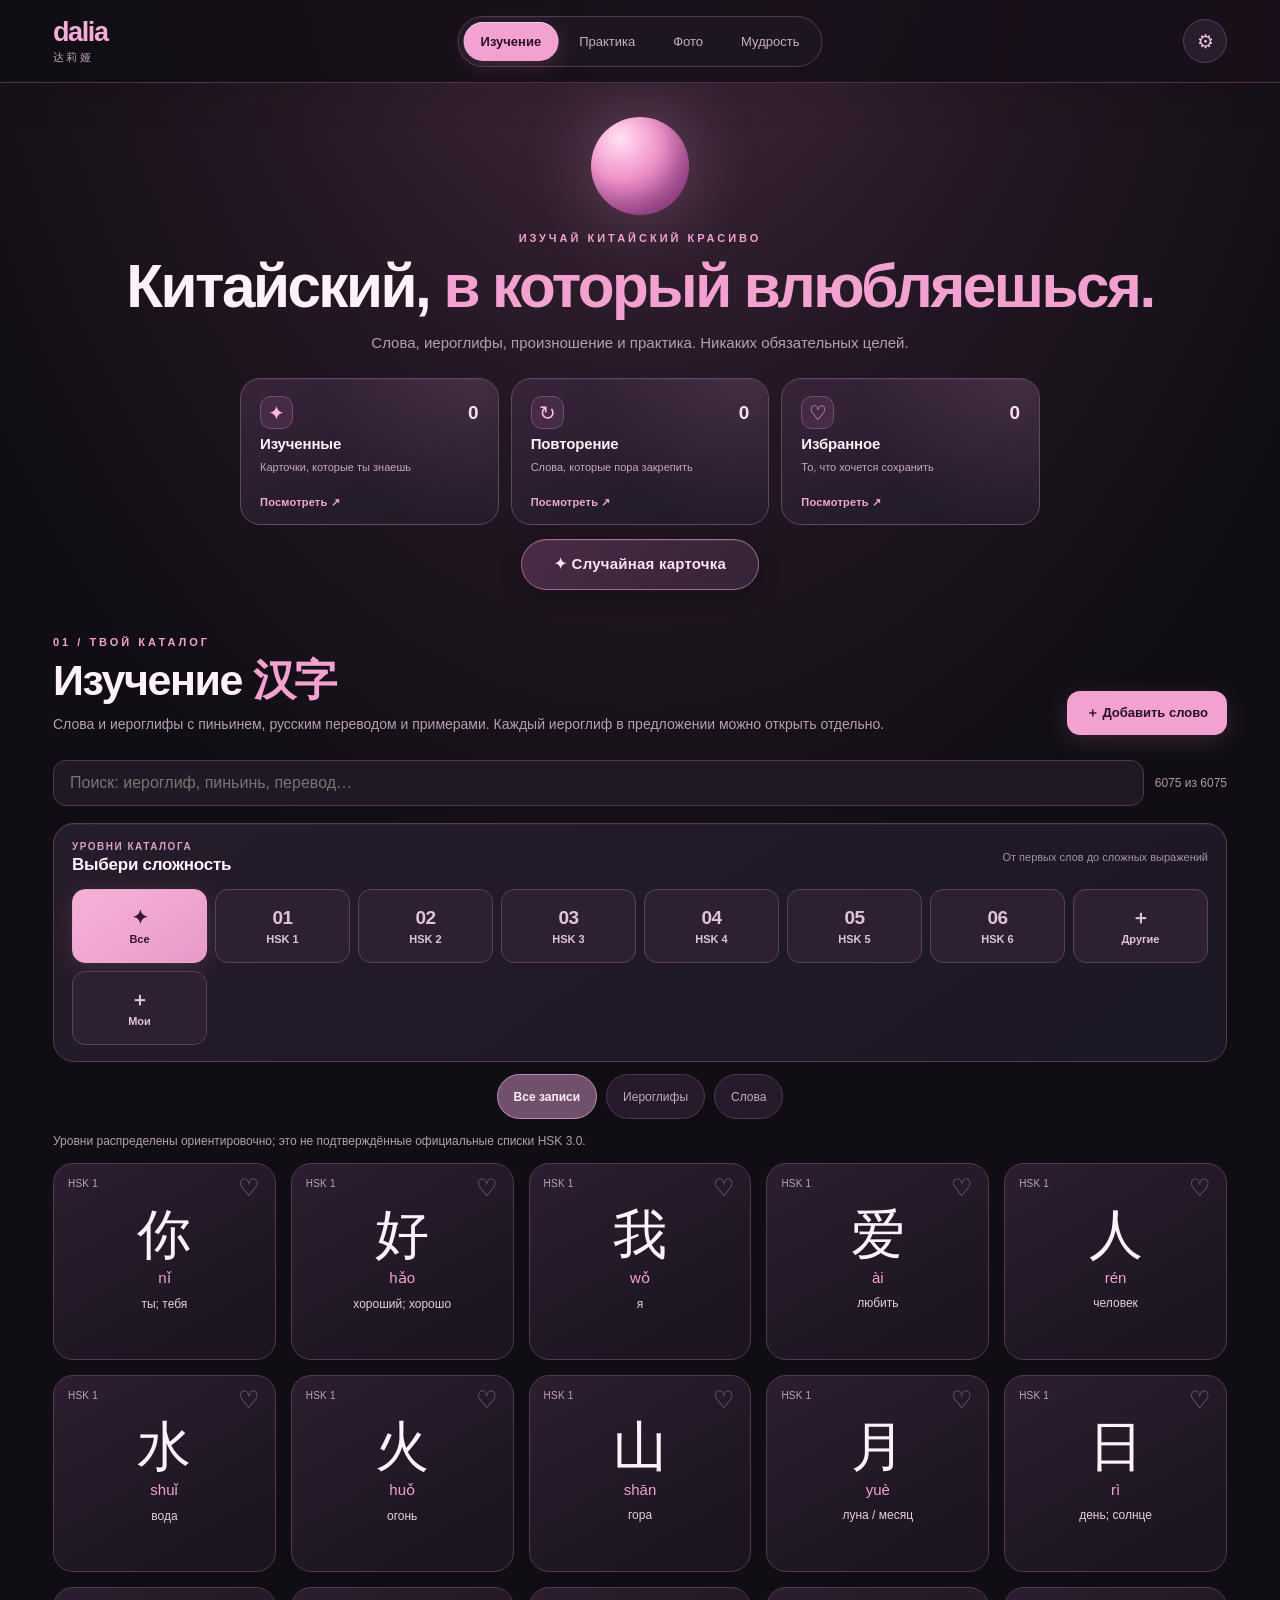
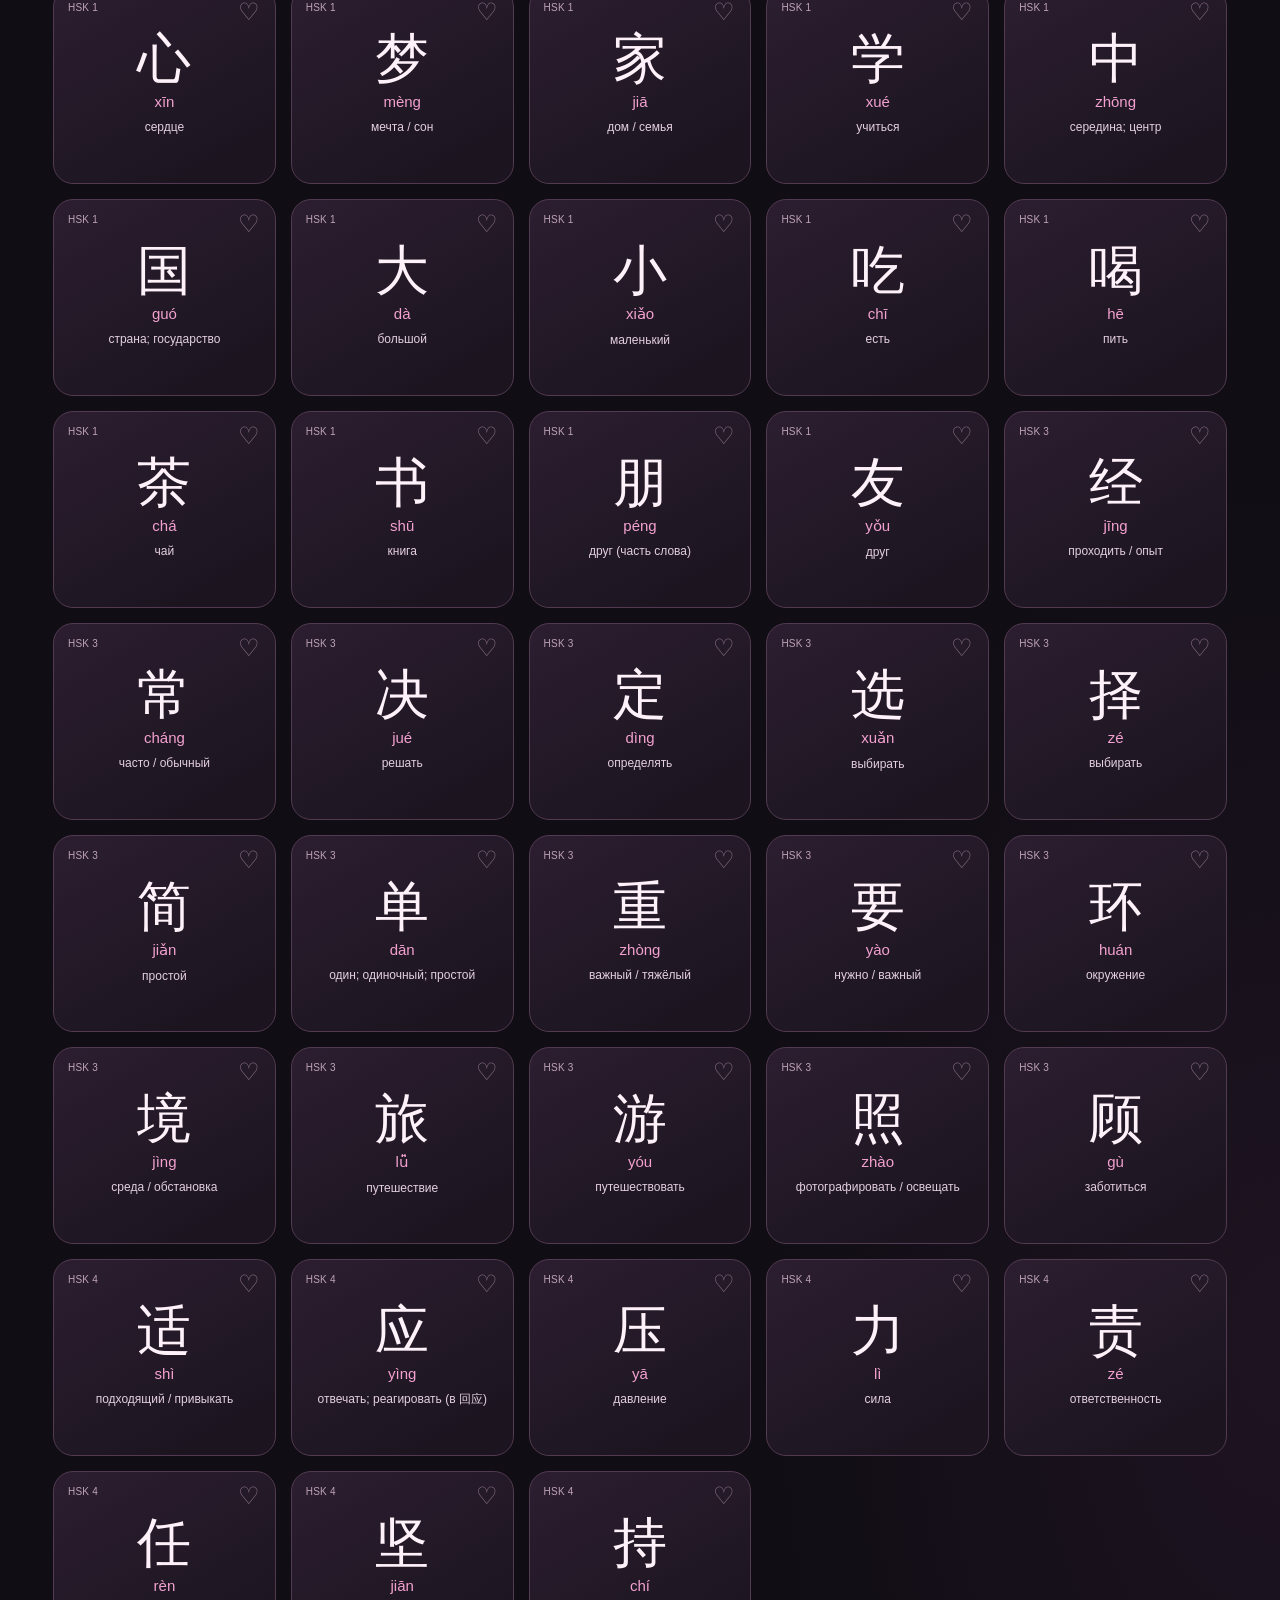
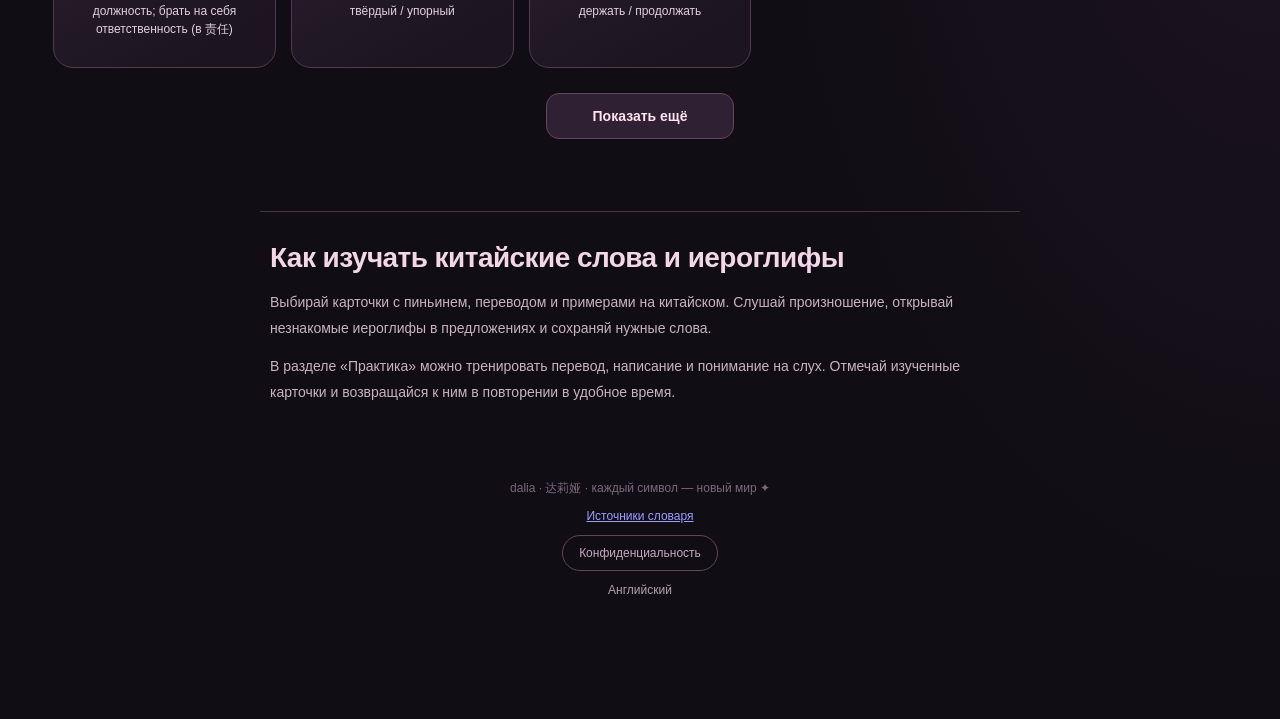
==== commit 100e1c2b: "Add matching English language switch in Chinese footer" ====
--- a/index.html
+++ b/index.html
@@ -1,5 +1,5 @@
-<!doctype html><html lang="ru"><head><meta charset="utf-8"><meta name="viewport" content="width=device-width,initial-scale=1"><meta name="theme-color" content="#100d14"><meta name="apple-mobile-web-app-capable" content="yes"><meta name="apple-mobile-web-app-status-bar-style" content="black-translucent"><link rel="manifest" href="./manifest.webmanifest"><link rel="icon" type="image/png" href="./icons/icon-192.png"><meta name="description" content="Изучай китайские иероглифы и слова в dalia: 6000 карточек с пиньинем и переводом, тренировки на слух, написание и перевод предложений, удобное повторение и разные уровни сложности."><meta name="robots" content="index, follow, max-image-preview:large"><link rel="canonical" href="https://daliastudy.ru/"><link rel="apple-touch-icon" href="./icons/icon-192.png"><meta property="og:type" content="website"><meta property="og:locale" content="ru_RU"><meta property="og:site_name" content="dalia"><meta property="og:title" content="Изучение китайских иероглифов онлайн — dalia"><meta property="og:description" content="Изучай китайские иероглифы и слова в dalia: карточки с пиньинем и переводом, тренировки на слух и написание, удобное повторение и разные уровни сложности."><meta property="og:url" content="https://daliastudy.ru/"><meta property="og:image" content="https://daliastudy.ru/icons/icon-512.png"><meta property="og:image:type" content="image/png"><meta property="og:image:width" content="512"><meta property="og:image:height" content="512"><meta name="twitter:card" content="summary"><meta name="twitter:title" content="Изучение китайских иероглифов онлайн — dalia"><meta name="twitter:description" content="Изучай китайские иероглифы и слова в dalia: карточки с пиньинем и переводом, тренировки на слух и написание, удобное повторение и разные уровни сложности."><meta name="twitter:image" content="https://daliastudy.ru/icons/icon-512.png"><title>Изучение китайских иероглифов онлайн — dalia</title><script type="application/ld+json">{"@context":"https://schema.org","@graph":[{"@type":"WebSite","@id":"https://daliastudy.ru/#website","url":"https://daliastudy.ru/","name":"dalia","inLanguage":"ru-RU","description":"Изучай китайские иероглифы и слова в dalia: карточки с пиньинем и переводом, тренировки на слух и написание, удобное повторение и разные уровни сложности."},{"@type":"WebApplication","@id":"https://daliastudy.ru/#app","url":"https://daliastudy.ru/","name":"dalia","inLanguage":"ru-RU","description":"Изучай китайские иероглифы и слова в dalia: карточки с пиньинем и переводом, тренировки на слух и написание, удобное повторение и разные уровни сложности.","applicationCategory":"EducationalApplication","operatingSystem":"Any","isAccessibleForFree":true}]}</script><link rel="stylesheet" href="./assets/dalia-style-v8.2.0.css?v=8.4.1">
-<script>const DALIA_METRIKA_ID=113905321;function daliaEnableAnalytics(){if(window.__daliaAnalyticsStarted)return;window.__daliaAnalyticsStarted=true;window.ym=window.ym||function(){(window.ym.a=window.ym.a||[]).push(arguments)};const s=document.createElement("script");s.async=true;s.src="https://mc.yandex.ru/metrika/tag.js?id="+DALIA_METRIKA_ID;document.head.append(s);ym(DALIA_METRIKA_ID,"init",{ssr:true,webvisor:false,clickmap:false,accurateTrackBounce:true,trackLinks:true})}try{if(localStorage.getItem("dalia_analytics_consent")==="yes")daliaEnableAnalytics()}catch(_){}</script></head><body>
+<!doctype html><html lang="ru"><head><meta charset="utf-8"><meta name="viewport" content="width=device-width,initial-scale=1"><meta name="theme-color" content="#100d14"><meta name="apple-mobile-web-app-capable" content="yes"><meta name="apple-mobile-web-app-status-bar-style" content="black-translucent"><link rel="manifest" href="./manifest.webmanifest"><link rel="icon" type="image/png" href="./icons/icon-192.png"><meta name="description" content="Изучай китайские иероглифы и слова в dalia: 6000 карточек с пиньинем и переводом, тренировки на слух, написание и перевод предложений, удобное повторение и разные уровни сложности."><meta name="robots" content="index, follow, max-image-preview:large"><link rel="canonical" href="https://daliastudy.ru/"><link rel="apple-touch-icon" href="./icons/icon-192.png"><meta property="og:type" content="website"><meta property="og:locale" content="ru_RU"><meta property="og:site_name" content="dalia"><meta property="og:title" content="Изучение китайских иероглифов онлайн — dalia"><meta property="og:description" content="Изучай китайские иероглифы и слова в dalia: карточки с пиньинем и переводом, тренировки на слух и написание, удобное повторение и разные уровни сложности."><meta property="og:url" content="https://daliastudy.ru/"><meta property="og:image" content="https://daliastudy.ru/icons/icon-512.png"><meta property="og:image:type" content="image/png"><meta property="og:image:width" content="512"><meta property="og:image:height" content="512"><meta name="twitter:card" content="summary"><meta name="twitter:title" content="Изучение китайских иероглифов онлайн — dalia"><meta name="twitter:description" content="Изучай китайские иероглифы и слова в dalia: карточки с пиньинем и переводом, тренировки на слух и написание, удобное повторение и разные уровни сложности."><meta name="twitter:image" content="https://daliastudy.ru/icons/icon-512.png"><title>Изучение китайских иероглифов онлайн — dalia</title><script type="application/ld+json">{"@context":"https://schema.org","@graph":[{"@type":"WebSite","@id":"https://daliastudy.ru/#website","url":"https://daliastudy.ru/","name":"dalia","inLanguage":"ru-RU","description":"Изучай китайские иероглифы и слова в dalia: карточки с пиньинем и переводом, тренировки на слух и написание, удобное повторение и разные уровни сложности."},{"@type":"WebApplication","@id":"https://daliastudy.ru/#app","url":"https://daliastudy.ru/","name":"dalia","inLanguage":"ru-RU","description":"Изучай китайские иероглифы и слова в dalia: карточки с пиньинем и переводом, тренировки на слух и написание, удобное повторение и разные уровни сложности.","applicationCategory":"EducationalApplication","operatingSystem":"Any","isAccessibleForFree":true}]}</script><link rel="stylesheet" href="./assets/dalia-style-v8.2.0.css?v=8.4.4">
+<script>const DALIA_METRIKA_ID=113905321;function daliaEnableAnalytics(){if(window.__daliaAnalyticsStarted)return;window.__daliaAnalyticsStarted=true;window.ym=window.ym||function(){(window.ym.a=window.ym.a||[]).push(arguments)};const s=document.createElement("script");s.async=true;s.src="https://mc.yandex.ru/metrika/tag.js?id="+DALIA_METRIKA_ID;document.head.append(s);ym(DALIA_METRIKA_ID,"init",{ssr:true,webvisor:false,clickmap:false,accurateTrackBounce:true,trackLinks:true})}try{if(localStorage.getItem("dalia_analytics_consent")==="yes")daliaEnableAnalytics()}catch(_){}</script><style>.chinese-other-language{color:var(--muted);text-decoration:none}.chinese-other-language:hover,.chinese-other-language:focus-visible{color:var(--pink);text-decoration:underline}</style></head><body>
 <header class="topbar"><div class="top-inner"><button class="brand" data-page="learn" aria-label="На главную">dalia<small>达莉娅</small></button><nav class="topnav" aria-label="Разделы"><button class="navbtn active" data-page="learn">Изучение</button><button class="navbtn" data-page="practice">Практика</button><button class="navbtn" data-page="photo">Фото</button><button class="navbtn" data-page="motivation">Мудрость</button></nav><button class="round-btn" id="settings-open" aria-label="Настройки и резервная копия" title="Настройки">⚙</button></div></header>
 <main><section class="hero"><button type="button" class="orb orb-interactive" id="hero-orb" aria-label="Коснуться сферы Dalia" title="Коснись сферы"></button><div class="eyebrow">изучай китайский красиво</div><h1>Китайский, <em>в который влюбляешься.</em></h1><p>Слова, иероглифы, произношение и практика. Никаких обязательных целей.</p><div class="collection-cases" role="group" aria-label="Мои подборки слов">
   <button type="button" class="collection-case" data-collection="learned" aria-controls="collection-drawer" aria-expanded="false"><span class="collection-case-top"><span class="collection-case-icon" aria-hidden="true">✦</span><span class="collection-case-count" id="collection-count-learned">0</span></span><span class="collection-case-name">Изученные</span><span class="collection-case-note">Карточки, которые ты знаешь</span><span class="collection-case-arrow" aria-hidden="true">Посмотреть ↗</span></button>
@@ -49,9 +49,9 @@
   <div class="wisdom-navigation"><button id="quote-next" type="button" class="wisdom-arrow wisdom-random-next" aria-label="Случайное выражение">↻ <span>Другое выражение</span></button></div>
  </div>
  <div class="wisdom-catalog-section"><button type="button" id="quote-catalog-toggle" class="wisdom-catalog-toggle" aria-controls="quote-catalog-body" aria-expanded="false"><span><span class="wisdom-catalog-kicker">КОЛЛЕКЦИЯ</span><strong>Все 200 выражений</strong><small>Найди любимое или открой любое</small></span><span class="wisdom-catalog-icon" aria-hidden="true">＋</span></button><div id="quote-catalog-body" class="wisdom-catalog-body hidden"><div class="wisdom-catalog-controls"><input class="search" id="quote-search" type="search" placeholder="Поиск по смыслу, пиньиню, иероглифам…" aria-label="Поиск выражений"><button class="ghost" id="quote-filter-fav" type="button" aria-pressed="false">♡ Избранные</button></div><div class="quote-grid" id="quote-grid"></div></div></div>
-</section><div class="footer"><span>dalia · 达莉娅 · каждый символ — новый мир ✦</span><a href="./dictionary-sources.html">Источники словаря</a><a class="footer-privacy" href="./privacy.html">Конфиденциальность</a></div></main>
+</section><div class="footer"><span>dalia · 达莉娅 · каждый символ — новый мир ✦</span><a href="./dictionary-sources.html">Источники словаря</a><a class="footer-privacy" href="./privacy.html">Конфиденциальность</a><a class="chinese-other-language" href="./english/">Английский</a></div></main>
 <nav class="mobile-nav" aria-label="Разделы на телефоне"><button class="navbtn active" data-page="learn"><span class="ico">文</span>Изучение</button><button class="navbtn" data-page="practice"><span class="ico">✧</span>Практика</button><button class="navbtn" data-page="photo"><span class="ico">◎</span>Фото</button><button class="navbtn" data-page="motivation"><span class="ico">✦</span>Мудрость</button></nav>
 <div class="collection-modal-backdrop hidden" id="collection-modal-backdrop" aria-hidden="true"><div class="collection-drawer" id="collection-drawer" role="dialog" aria-modal="true" aria-labelledby="collection-modal-title" tabindex="-1"></div></div>
 <div class="overlay hidden" id="modal-overlay"><div class="modal"><div class="modal-head"><h2 id="modal-title"></h2><div class="modal-head-actions"><button type="button" class="primary random-next-top hidden" id="modal-next-random" aria-label="Следующая случайная карточка">Следующая <span aria-hidden="true">→</span></button><button class="round-btn" id="modal-close" aria-label="Закрыть">×</button></div></div><div id="modal-body"></div></div></div><div class="toast hidden" role="status" id="toast"></div>
-<script defer src="./assets/dalia-data-v8.1.1.js"></script><script defer src="./assets/dalia-hsk-v1.js"></script><script defer src="./assets/dalia-pilot-100-v1.js"></script><script defer src="./assets/dalia-translation-v1.js"></script><script defer src="./assets/dalia-app-v8.2.0.js?v=8.4.1"></script></body></html>
+<script defer src="./assets/dalia-data-v8.1.1.js"></script><script defer src="./assets/dalia-hsk-v1.js"></script><script defer src="./assets/dalia-pilot-100-v1.js"></script><script defer src="./assets/dalia-translation-v1.js"></script><script defer src="./assets/dalia-app-v8.2.0.js?v=8.4.4"></script></body></html>
 
--- a/assets/dalia-style-v8.2.0.css
+++ b/assets/dalia-style-v8.2.0.css
@@ -1024,7 +1024,10 @@
 }
 
 /* Russian-to-Chinese sentence practice */
-.translation-prompt{max-width:760px;margin:22px auto 18px;padding:20px 22px;border:1px solid #60465a;border-radius:18px;background:linear-gradient(135deg,#322238,#211923);font-size:clamp(21px,3.4vw,30px);line-height:1.55;text-align:center;font-weight:650}.translation-input{display:block;width:min(100%,760px);min-height:74px;margin:0 auto 10px;resize:vertical;text-align:center;font-size:22px;line-height:1.55}.translation-actions{display:flex;flex-wrap:wrap;gap:10px;justify-content:center}.translation-actions button{min-height:46px}@media(max-width:480px){.translation-prompt{padding:17px 15px;font-size:22px}.translation-input{font-size:20px}}
+.translation-prompt{max-width:760px;margin:22px auto 18px;padding:20px 22px;border:1px solid #60465a;border-radius:18px;background:linear-gradient(135deg,#322238,#211923);font-size:clamp(21px,3.4vw,30px);line-height:1.55;text-align:center;font-weight:650}.translation-input{display:block;width:min(100%,760px);min-height:74px;margin:0 auto 10px;resize:vertical;text-align:center;font-size:22px;line-height:1.55}
+/* Center typed answers within the translation field, including on mobile. */
+.translation-input{box-sizing:border-box;padding:18px 16px;text-align:center;vertical-align:middle}
+.translation-actions{display:flex;flex-wrap:wrap;gap:10px;justify-content:center}.translation-actions button{min-height:46px}@media(max-width:480px){.translation-prompt{padding:17px 15px;font-size:22px}.translation-input{font-size:20px}}
 
 #quiz-area .feedback.good{color:var(--good)}#quiz-area .feedback.bad{color:var(--bad)}
 
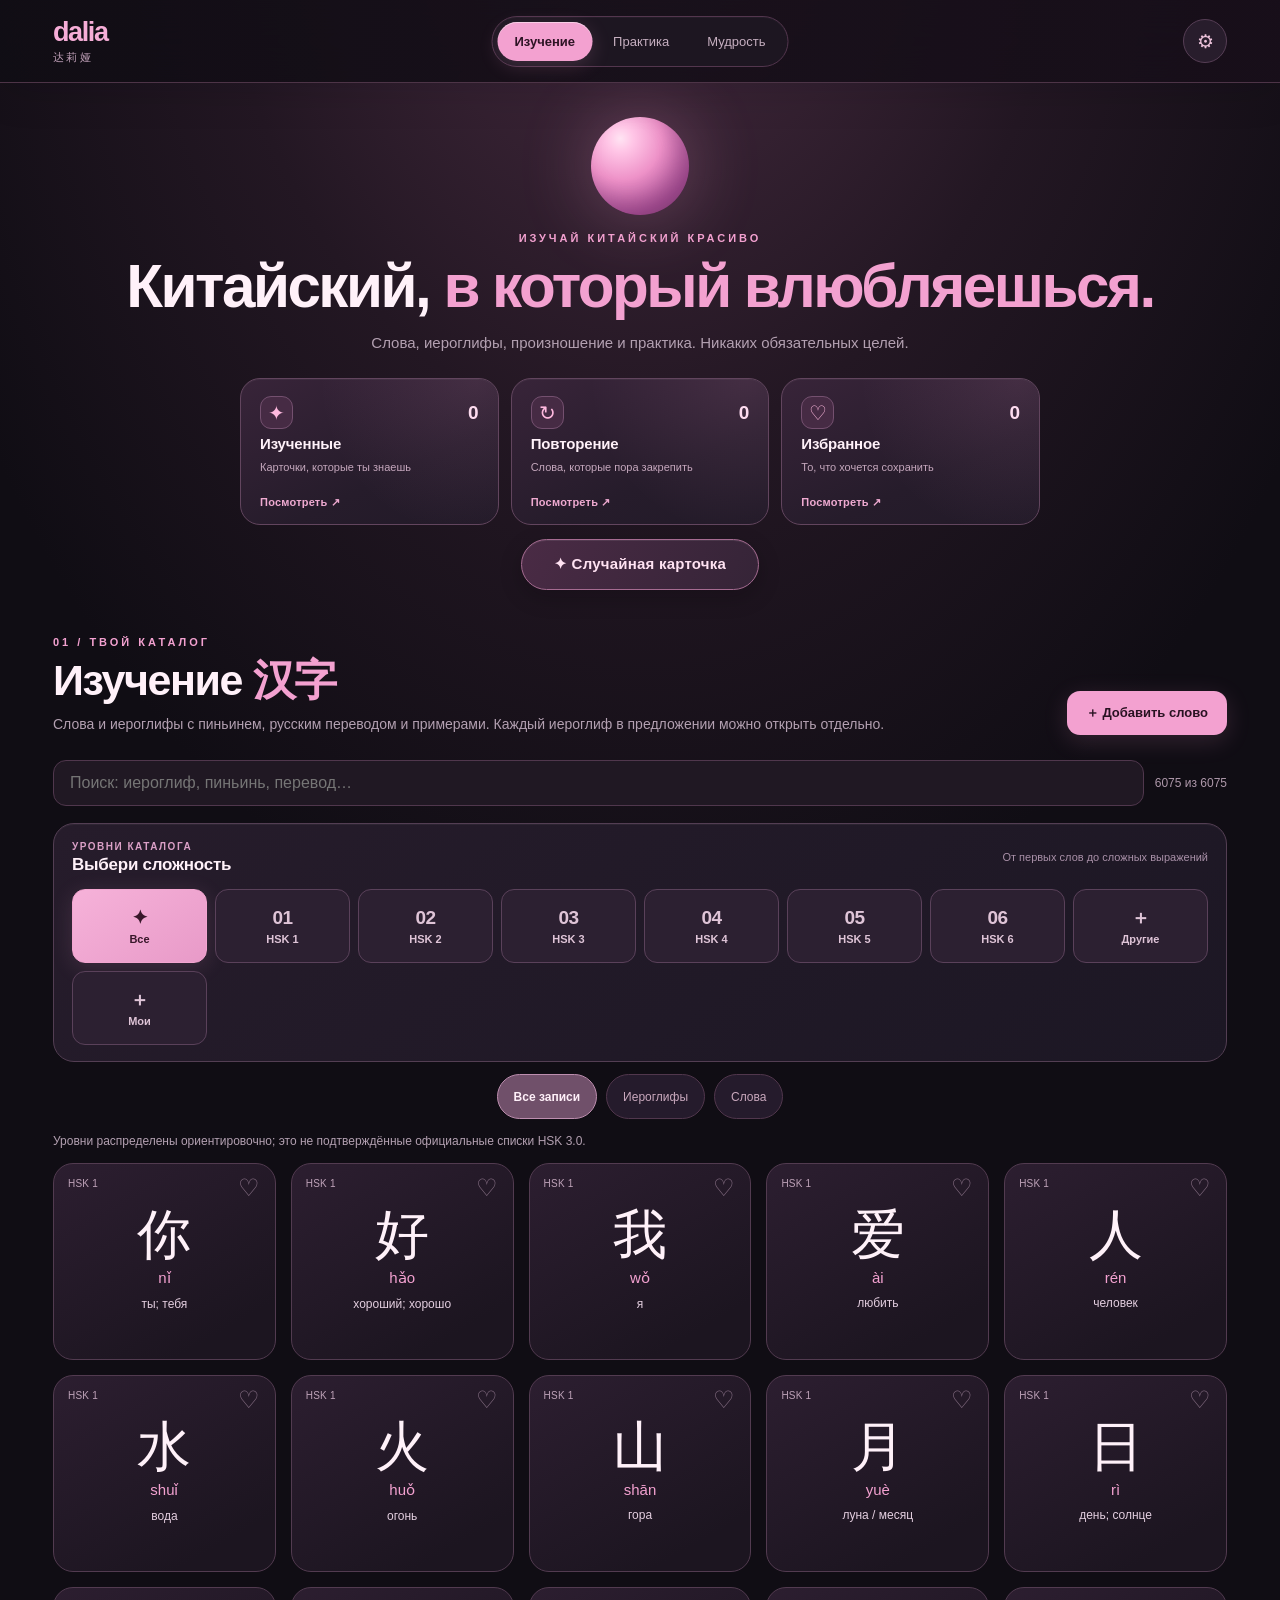
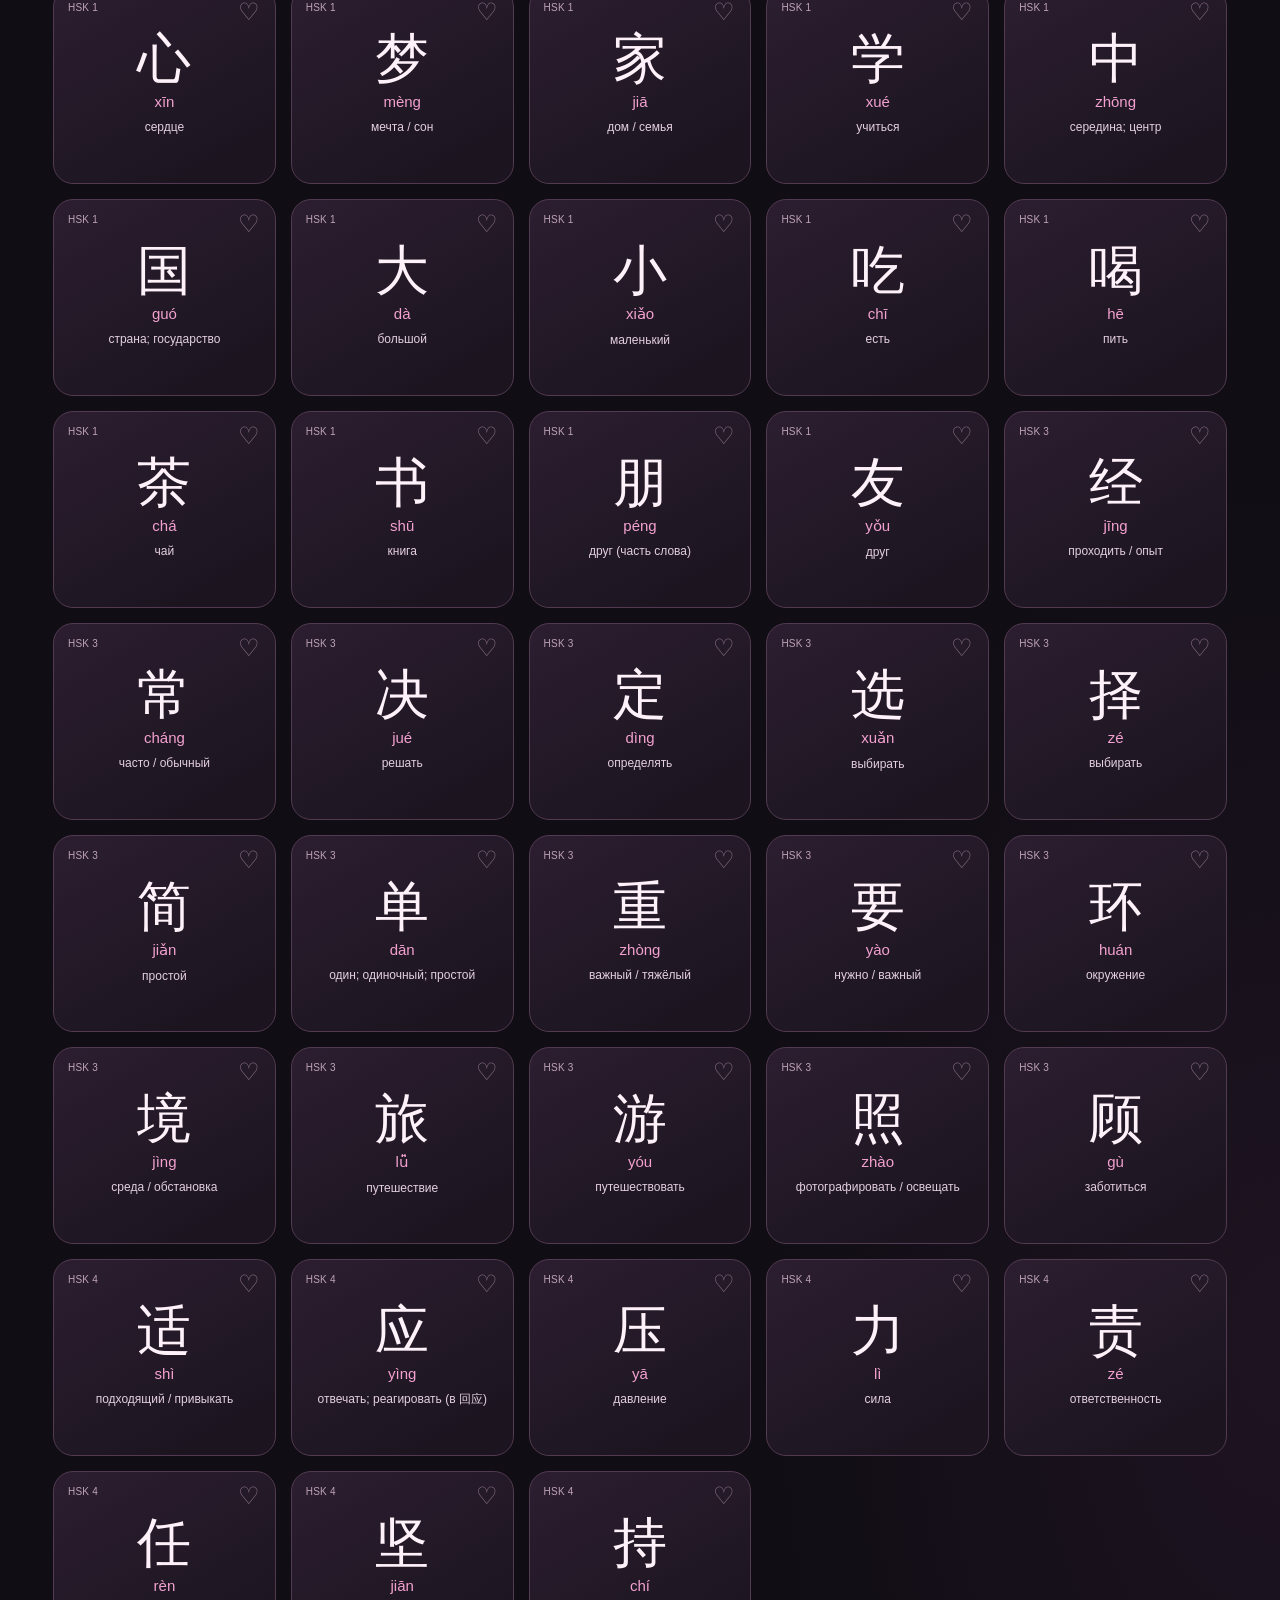
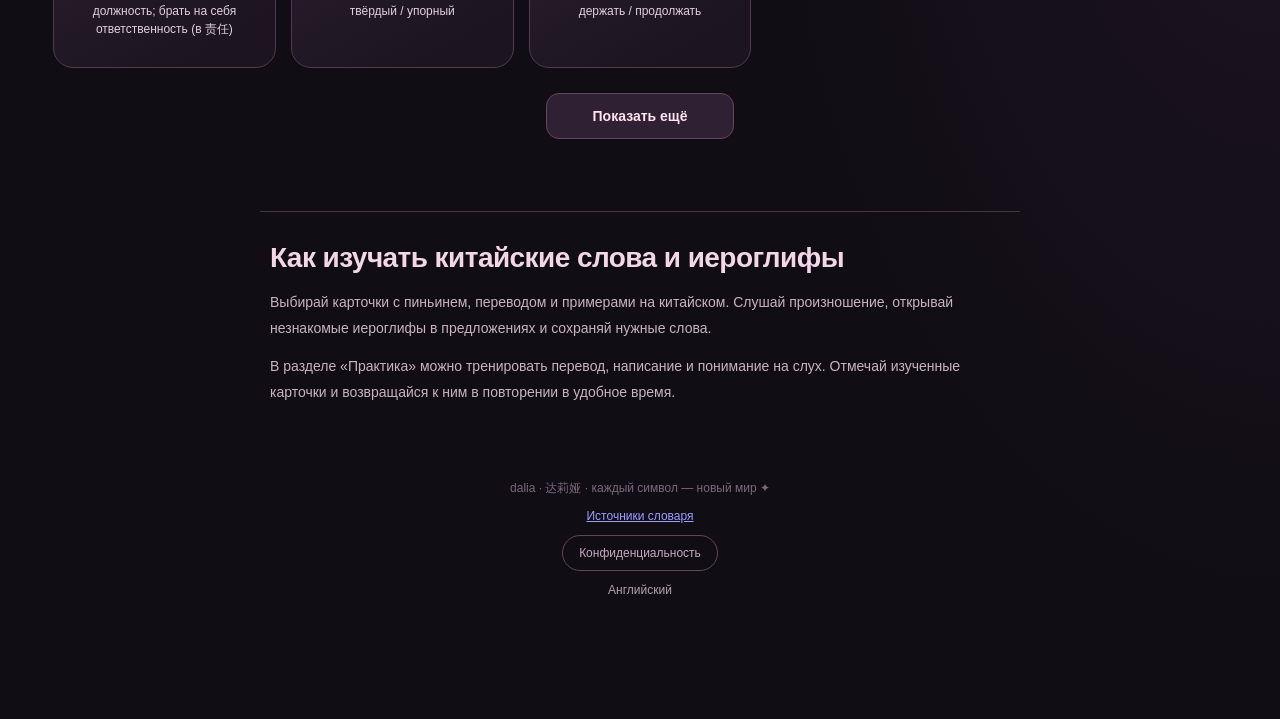
==== commit adbd965c: "Remove Photo navigation and upload page; relocate draft cards" ====
--- a/index.html
+++ b/index.html
@@ -1,13 +1,13 @@
-<!doctype html><html lang="ru"><head><meta charset="utf-8"><meta name="viewport" content="width=device-width,initial-scale=1"><meta name="theme-color" content="#100d14"><meta name="apple-mobile-web-app-capable" content="yes"><meta name="apple-mobile-web-app-status-bar-style" content="black-translucent"><link rel="manifest" href="./manifest.webmanifest"><link rel="icon" type="image/png" href="./icons/icon-192.png"><meta name="description" content="Изучай китайские иероглифы и слова в dalia: 6000 карточек с пиньинем и переводом, тренировки на слух, написание и перевод предложений, удобное повторение и разные уровни сложности."><meta name="robots" content="index, follow, max-image-preview:large"><link rel="canonical" href="https://daliastudy.ru/"><link rel="apple-touch-icon" href="./icons/icon-192.png"><meta property="og:type" content="website"><meta property="og:locale" content="ru_RU"><meta property="og:site_name" content="dalia"><meta property="og:title" content="Изучение китайских иероглифов онлайн — dalia"><meta property="og:description" content="Изучай китайские иероглифы и слова в dalia: карточки с пиньинем и переводом, тренировки на слух и написание, удобное повторение и разные уровни сложности."><meta property="og:url" content="https://daliastudy.ru/"><meta property="og:image" content="https://daliastudy.ru/icons/icon-512.png"><meta property="og:image:type" content="image/png"><meta property="og:image:width" content="512"><meta property="og:image:height" content="512"><meta name="twitter:card" content="summary"><meta name="twitter:title" content="Изучение китайских иероглифов онлайн — dalia"><meta name="twitter:description" content="Изучай китайские иероглифы и слова в dalia: карточки с пиньинем и переводом, тренировки на слух и написание, удобное повторение и разные уровни сложности."><meta name="twitter:image" content="https://daliastudy.ru/icons/icon-512.png"><title>Изучение китайских иероглифов онлайн — dalia</title><script type="application/ld+json">{"@context":"https://schema.org","@graph":[{"@type":"WebSite","@id":"https://daliastudy.ru/#website","url":"https://daliastudy.ru/","name":"dalia","inLanguage":"ru-RU","description":"Изучай китайские иероглифы и слова в dalia: карточки с пиньинем и переводом, тренировки на слух и написание, удобное повторение и разные уровни сложности."},{"@type":"WebApplication","@id":"https://daliastudy.ru/#app","url":"https://daliastudy.ru/","name":"dalia","inLanguage":"ru-RU","description":"Изучай китайские иероглифы и слова в dalia: карточки с пиньинем и переводом, тренировки на слух и написание, удобное повторение и разные уровни сложности.","applicationCategory":"EducationalApplication","operatingSystem":"Any","isAccessibleForFree":true}]}</script><link rel="stylesheet" href="./assets/dalia-style-v8.2.0.css?v=8.4.4">
+<!doctype html><html lang="ru"><head><meta charset="utf-8"><meta name="viewport" content="width=device-width,initial-scale=1"><meta name="theme-color" content="#100d14"><meta name="apple-mobile-web-app-capable" content="yes"><meta name="apple-mobile-web-app-status-bar-style" content="black-translucent"><link rel="manifest" href="./manifest.webmanifest"><link rel="icon" type="image/png" href="./icons/icon-192.png"><meta name="description" content="Изучай китайские иероглифы и слова в dalia: 6000 карточек с пиньинем и переводом, тренировки на слух, написание и перевод предложений, удобное повторение и разные уровни сложности."><meta name="robots" content="index, follow, max-image-preview:large"><link rel="canonical" href="https://daliastudy.ru/"><link rel="apple-touch-icon" href="./icons/icon-192.png"><meta property="og:type" content="website"><meta property="og:locale" content="ru_RU"><meta property="og:site_name" content="dalia"><meta property="og:title" content="Изучение китайских иероглифов онлайн — dalia"><meta property="og:description" content="Изучай китайские иероглифы и слова в dalia: карточки с пиньинем и переводом, тренировки на слух и написание, удобное повторение и разные уровни сложности."><meta property="og:url" content="https://daliastudy.ru/"><meta property="og:image" content="https://daliastudy.ru/icons/icon-512.png"><meta property="og:image:type" content="image/png"><meta property="og:image:width" content="512"><meta property="og:image:height" content="512"><meta name="twitter:card" content="summary"><meta name="twitter:title" content="Изучение китайских иероглифов онлайн — dalia"><meta name="twitter:description" content="Изучай китайские иероглифы и слова в dalia: карточки с пиньинем и переводом, тренировки на слух и написание, удобное повторение и разные уровни сложности."><meta name="twitter:image" content="https://daliastudy.ru/icons/icon-512.png"><title>Изучение китайских иероглифов онлайн — dalia</title><script type="application/ld+json">{"@context":"https://schema.org","@graph":[{"@type":"WebSite","@id":"https://daliastudy.ru/#website","url":"https://daliastudy.ru/","name":"dalia","inLanguage":"ru-RU","description":"Изучай китайские иероглифы и слова в dalia: карточки с пиньинем и переводом, тренировки на слух и написание, удобное повторение и разные уровни сложности."},{"@type":"WebApplication","@id":"https://daliastudy.ru/#app","url":"https://daliastudy.ru/","name":"dalia","inLanguage":"ru-RU","description":"Изучай китайские иероглифы и слова в dalia: карточки с пиньинем и переводом, тренировки на слух и написание, удобное повторение и разные уровни сложности.","applicationCategory":"EducationalApplication","operatingSystem":"Any","isAccessibleForFree":true}]}</script><link rel="stylesheet" href="./assets/dalia-style-v8.2.0.css?v=8.4.5">
 <script>const DALIA_METRIKA_ID=113905321;function daliaEnableAnalytics(){if(window.__daliaAnalyticsStarted)return;window.__daliaAnalyticsStarted=true;window.ym=window.ym||function(){(window.ym.a=window.ym.a||[]).push(arguments)};const s=document.createElement("script");s.async=true;s.src="https://mc.yandex.ru/metrika/tag.js?id="+DALIA_METRIKA_ID;document.head.append(s);ym(DALIA_METRIKA_ID,"init",{ssr:true,webvisor:false,clickmap:false,accurateTrackBounce:true,trackLinks:true})}try{if(localStorage.getItem("dalia_analytics_consent")==="yes")daliaEnableAnalytics()}catch(_){}</script><style>.chinese-other-language{color:var(--muted);text-decoration:none}.chinese-other-language:hover,.chinese-other-language:focus-visible{color:var(--pink);text-decoration:underline}</style></head><body>
-<header class="topbar"><div class="top-inner"><button class="brand" data-page="learn" aria-label="На главную">dalia<small>达莉娅</small></button><nav class="topnav" aria-label="Разделы"><button class="navbtn active" data-page="learn">Изучение</button><button class="navbtn" data-page="practice">Практика</button><button class="navbtn" data-page="photo">Фото</button><button class="navbtn" data-page="motivation">Мудрость</button></nav><button class="round-btn" id="settings-open" aria-label="Настройки и резервная копия" title="Настройки">⚙</button></div></header>
+<header class="topbar"><div class="top-inner"><button class="brand" data-page="learn" aria-label="На главную">dalia<small>达莉娅</small></button><nav class="topnav" aria-label="Разделы"><button class="navbtn active" data-page="learn">Изучение</button><button class="navbtn" data-page="practice">Практика</button><button class="navbtn" data-page="motivation">Мудрость</button></nav><button class="round-btn" id="settings-open" aria-label="Настройки и резервная копия" title="Настройки">⚙</button></div></header>
 <main><section class="hero"><button type="button" class="orb orb-interactive" id="hero-orb" aria-label="Коснуться сферы Dalia" title="Коснись сферы"></button><div class="eyebrow">изучай китайский красиво</div><h1>Китайский, <em>в который влюбляешься.</em></h1><p>Слова, иероглифы, произношение и практика. Никаких обязательных целей.</p><div class="collection-cases" role="group" aria-label="Мои подборки слов">
   <button type="button" class="collection-case" data-collection="learned" aria-controls="collection-drawer" aria-expanded="false"><span class="collection-case-top"><span class="collection-case-icon" aria-hidden="true">✦</span><span class="collection-case-count" id="collection-count-learned">0</span></span><span class="collection-case-name">Изученные</span><span class="collection-case-note">Карточки, которые ты знаешь</span><span class="collection-case-arrow" aria-hidden="true">Посмотреть ↗</span></button>
   <button type="button" class="collection-case" data-collection="due" aria-controls="collection-drawer" aria-expanded="false"><span class="collection-case-top"><span class="collection-case-icon" aria-hidden="true">↻</span><span class="collection-case-count" id="collection-count-due">0</span></span><span class="collection-case-name">Повторение</span><span class="collection-case-note">Слова, которые пора закрепить</span><span class="collection-case-arrow" aria-hidden="true">Посмотреть ↗</span></button>
   <button type="button" class="collection-case" data-collection="favorite" aria-controls="collection-drawer" aria-expanded="false"><span class="collection-case-top"><span class="collection-case-icon" aria-hidden="true">♡</span><span class="collection-case-count" id="collection-count-favorite">0</span></span><span class="collection-case-name">Избранное</span><span class="collection-case-note">То, что хочется сохранить</span><span class="collection-case-arrow" aria-hidden="true">Посмотреть ↗</span></button>
  </div>
 </section>
-<section class="page" id="page-learn"><div class="section-head"><div><div class="eyebrow">01 / твой каталог</div><h2>Изучение <em>汉字</em></h2><p>Слова и иероглифы с пиньинем, русским переводом и примерами. Каждый иероглиф в предложении можно открыть отдельно.</p></div><button class="primary" id="manual-open">＋ Добавить слово</button></div><div class="controls"><input class="search" id="word-search" placeholder="Поиск: иероглиф, пиньинь, перевод…" aria-label="Поиск по каталогу"><span class="counter" id="word-count"></span></div><div class="catalog-level-block" aria-label="Фильтр уровня слов">
+<section class="page" id="page-learn"><div class="section-head"><div><div class="eyebrow">01 / твой каталог</div><h2>Изучение <em>汉字</em></h2><p>Слова и иероглифы с пиньинем, русским переводом и примерами. Каждый иероглиф в предложении можно открыть отдельно.</p></div><button class="primary" id="manual-open">＋ Добавить слово</button></div><div id="word-drafts" class="word-drafts" aria-live="polite"></div><div class="controls"><input class="search" id="word-search" placeholder="Поиск: иероглиф, пиньинь, перевод…" aria-label="Поиск по каталогу"><span class="counter" id="word-count"></span></div><div class="catalog-level-block" aria-label="Фильтр уровня слов">
   <div class="catalog-level-header"><div><span class="catalog-level-overline">Уровни каталога</span><strong>Выбери сложность</strong></div><span class="catalog-level-caption">От первых слов до сложных выражений</span></div>
   <div class="chips catalog-level-grid" id="level-chips" role="group" aria-label="Уровни китайского">
    <button type="button" class="chip level-choice active" data-level="all"><span class="level-choice-top">✦</span><span class="level-choice-label">Все</span></button>
@@ -35,12 +35,8 @@
     <button class="chip" type="button" data-practice-level="custom" aria-pressed="true">Свои слова</button>
   </div><p class="tiny muted" id="practice-level-status" role="status" aria-live="polite"></p>
  </div><div class="mode-row"><button class="chip active" data-mode="meaning">Слово</button><button class="chip" data-mode="reverse">Вспомнить и написать</button><button class="chip" data-mode="listening">На слух ♫</button><button class="chip" data-mode="writing">Написание</button><button class="chip" data-mode="translate">Перевод предложения</button></div><div class="panel quiz" id="quiz-area"></div><p class="muted tiny" style="text-align:center;line-height:1.7">Написание: Dalia сама учитывает попытки, неточные штрихи и подсказки, чтобы чаще показывать сложные знаки. Проверка черт требует интернета.</p></div></section>
-<section class="page hidden" id="page-photo"><div class="section-head"><div><div class="eyebrow">03 / находи вокруг себя</div><h2>Иероглифы <em>с фото</em></h2><p>Загрузи страницу, вывеску или скриншот. Проверяй значения до сохранения.</p></div></div><div class="layout2"><div><div class="upload-zone" id="upload-zone"><div class="upload-icon">◎</div><h3 style="margin:0">Фото с китайским текстом</h3><p class="muted tiny" style="line-height:1.65">Распознавание печатного китайского текста. При первом использовании нужен интернет. Следующие фото обрабатываются быстрее.</p><div class="photo-input-buttons">
- <label class="file-btn primary" for="photo-gallery-input">▧ Из галереи<input id="photo-gallery-input" type="file" accept="image/*"></label>
- <label class="file-btn soft" for="photo-input">◎ Сфотографировать<input id="photo-input" type="file" accept="image/*" capture="environment"></label>
- </div><p class="tiny muted" style="margin:12px 0 0">Можно выбрать фото или скриншот из телефона — камера необязательна.</p></div><img class="ocr-preview hidden" alt="Загруженная фотография" id="ocr-preview" style="margin-top:14px"></div><div class="panel"><div class="eyebrow">как это работает</div><h3 style="font-size:24px;letter-spacing:-.6px">Ничего лишнего.</h3><p class="muted" style="font-size:14px;line-height:1.9">1. Распознаём иероглифы.<br>2. Отделяем существующие от новых.<br>3. Показываем переводы и примеры.<br>4. Готовые карточки сохраняем в словарь, остальные — в черновики без потери символов.</p><div class="note">Сначала используем встроенный словарь, примеры и пиньинь. Если значение не подтверждено, сохраним символ в черновики — ничего не потеряется.</div></div></div><div id="photo-result" style="margin-top:20px" aria-live="polite"></div><div id="photo-drafts" style="margin-top:22px"></div></section>
 <section class="page hidden" id="page-motivation">
- <div class="wisdom-intro"><div class="eyebrow">04 / 中国智慧</div><h2>Мудрость</h2><p>За каждым иероглифом — целая история.</p></div>
+ <div class="wisdom-intro"><div class="eyebrow">03 / 中国智慧</div><h2>Мудрость</h2><p>За каждым иероглифом — целая история.</p></div>
  <div class="wisdom-feature" id="wisdom-feature" aria-label="Выбранное китайское выражение">
   <div class="wisdom-topline"><span class="wisdom-overline" id="quote-eyebrow">КИТАЙСКАЯ МУДРОСТЬ</span><span class="wisdom-position" id="quote-position">СЛУЧАЙНОЕ ВЫРАЖЕНИЕ</span></div>
   <div class="wisdom-center"><div class="wisdom-ornament" aria-hidden="true">✦</div><div id="quote-cn" class="wisdom-hanzi"></div><div id="quote-pin" class="wisdom-pinyin"></div><div class="wisdom-separator" aria-hidden="true"></div><div id="quote-ru" class="wisdom-translation"></div></div>
@@ -50,8 +46,8 @@
  </div>
  <div class="wisdom-catalog-section"><button type="button" id="quote-catalog-toggle" class="wisdom-catalog-toggle" aria-controls="quote-catalog-body" aria-expanded="false"><span><span class="wisdom-catalog-kicker">КОЛЛЕКЦИЯ</span><strong>Все 200 выражений</strong><small>Найди любимое или открой любое</small></span><span class="wisdom-catalog-icon" aria-hidden="true">＋</span></button><div id="quote-catalog-body" class="wisdom-catalog-body hidden"><div class="wisdom-catalog-controls"><input class="search" id="quote-search" type="search" placeholder="Поиск по смыслу, пиньиню, иероглифам…" aria-label="Поиск выражений"><button class="ghost" id="quote-filter-fav" type="button" aria-pressed="false">♡ Избранные</button></div><div class="quote-grid" id="quote-grid"></div></div></div>
 </section><div class="footer"><span>dalia · 达莉娅 · каждый символ — новый мир ✦</span><a href="./dictionary-sources.html">Источники словаря</a><a class="footer-privacy" href="./privacy.html">Конфиденциальность</a><a class="chinese-other-language" href="./english/">Английский</a></div></main>
-<nav class="mobile-nav" aria-label="Разделы на телефоне"><button class="navbtn active" data-page="learn"><span class="ico">文</span>Изучение</button><button class="navbtn" data-page="practice"><span class="ico">✧</span>Практика</button><button class="navbtn" data-page="photo"><span class="ico">◎</span>Фото</button><button class="navbtn" data-page="motivation"><span class="ico">✦</span>Мудрость</button></nav>
+<nav class="mobile-nav" aria-label="Разделы на телефоне"><button class="navbtn active" data-page="learn"><span class="ico">文</span>Изучение</button><button class="navbtn" data-page="practice"><span class="ico">✧</span>Практика</button><button class="navbtn" data-page="motivation"><span class="ico">✦</span>Мудрость</button></nav>
 <div class="collection-modal-backdrop hidden" id="collection-modal-backdrop" aria-hidden="true"><div class="collection-drawer" id="collection-drawer" role="dialog" aria-modal="true" aria-labelledby="collection-modal-title" tabindex="-1"></div></div>
 <div class="overlay hidden" id="modal-overlay"><div class="modal"><div class="modal-head"><h2 id="modal-title"></h2><div class="modal-head-actions"><button type="button" class="primary random-next-top hidden" id="modal-next-random" aria-label="Следующая случайная карточка">Следующая <span aria-hidden="true">→</span></button><button class="round-btn" id="modal-close" aria-label="Закрыть">×</button></div></div><div id="modal-body"></div></div></div><div class="toast hidden" role="status" id="toast"></div>
-<script defer src="./assets/dalia-data-v8.1.1.js"></script><script defer src="./assets/dalia-hsk-v1.js"></script><script defer src="./assets/dalia-pilot-100-v1.js"></script><script defer src="./assets/dalia-translation-v1.js"></script><script defer src="./assets/dalia-app-v8.2.0.js?v=8.4.4"></script></body></html>
+<script defer src="./assets/dalia-data-v8.1.1.js"></script><script defer src="./assets/dalia-hsk-v1.js"></script><script defer src="./assets/dalia-pilot-100-v1.js"></script><script defer src="./assets/dalia-translation-v1.js"></script><script defer src="./assets/dalia-app-v8.2.0.js?v=8.4.5"></script></body></html>
 
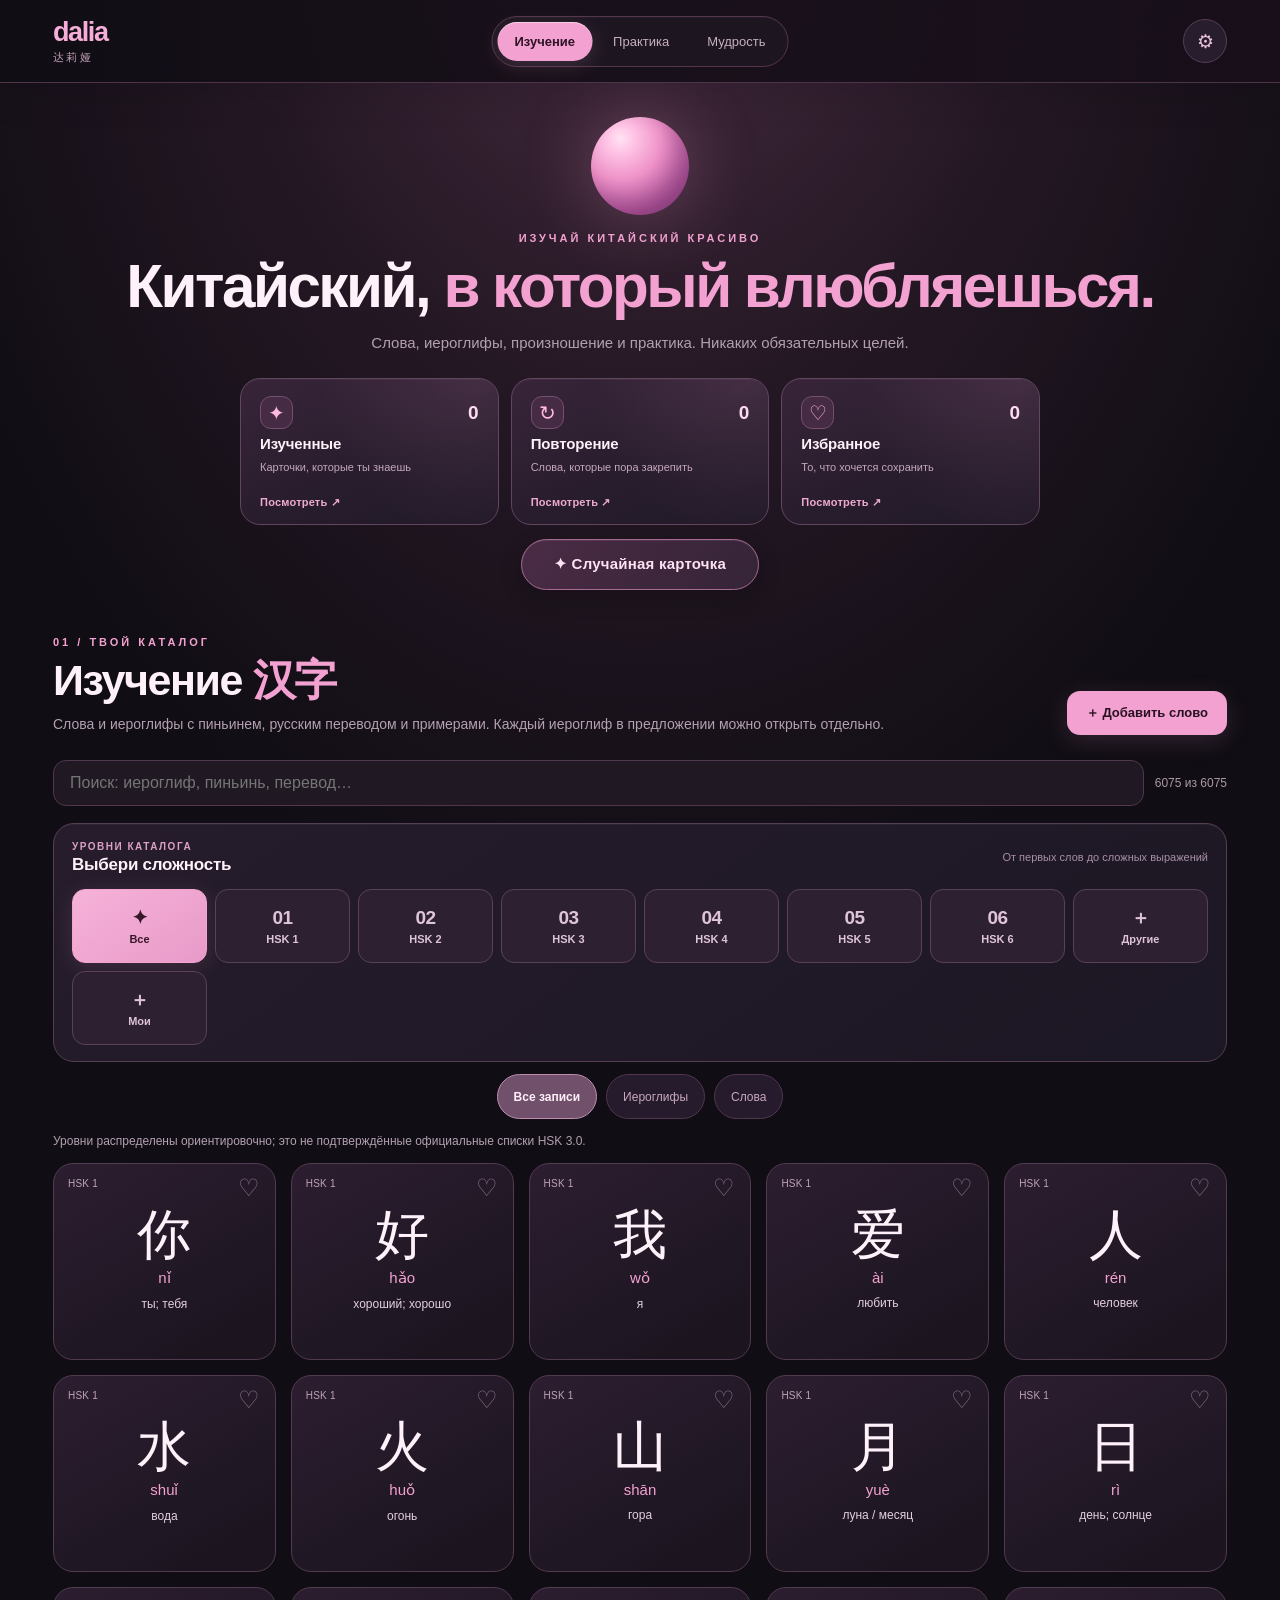
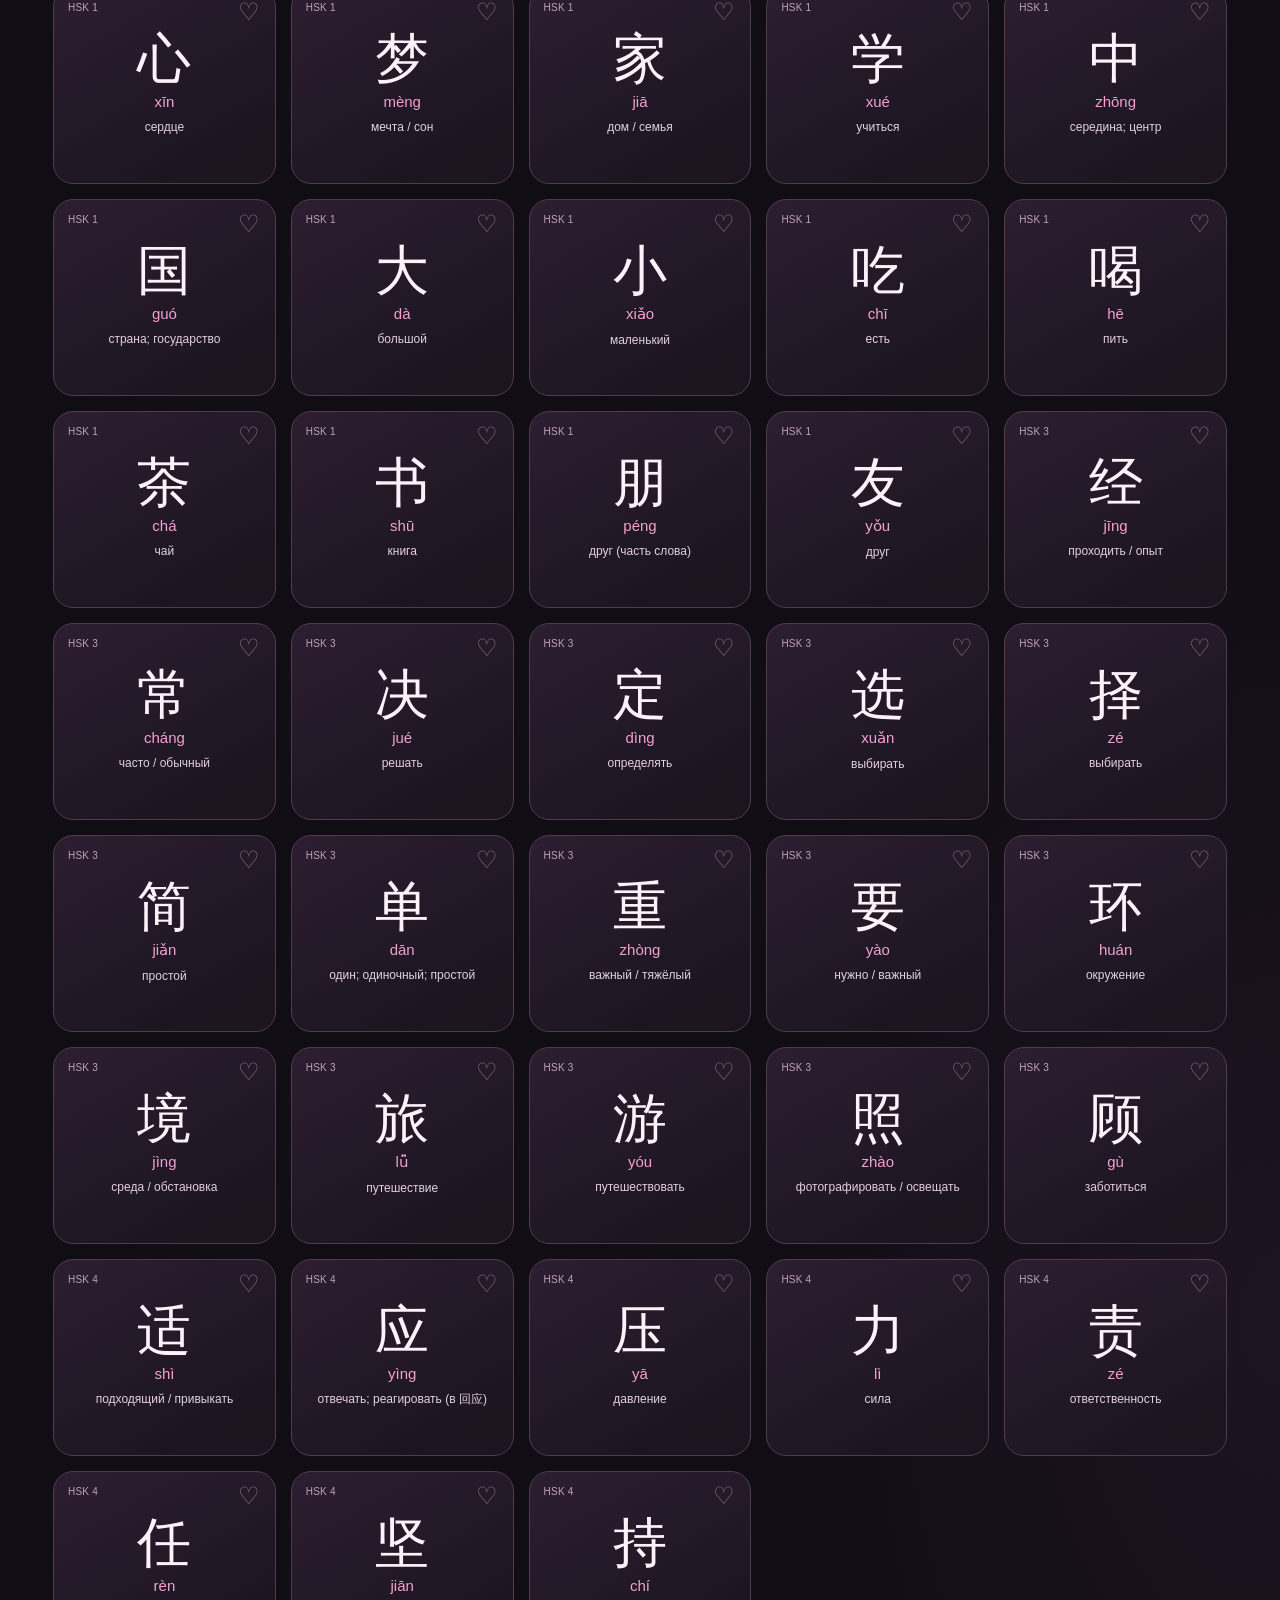
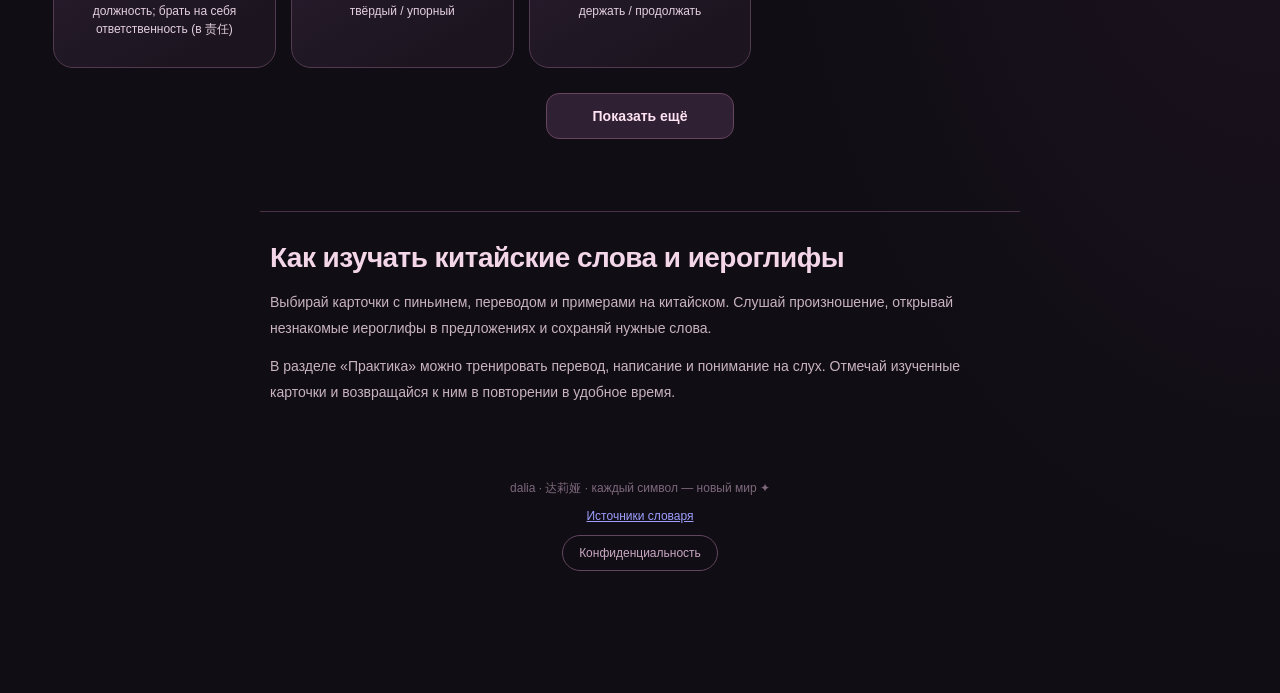
==== commit 092ba000: "Remove footer language links and refresh settings-only navigation" ====
--- a/index.html
+++ b/index.html
@@ -1,5 +1,5 @@
 <!doctype html><html lang="ru"><head><meta charset="utf-8"><meta name="viewport" content="width=device-width,initial-scale=1"><meta name="theme-color" content="#100d14"><meta name="apple-mobile-web-app-capable" content="yes"><meta name="apple-mobile-web-app-status-bar-style" content="black-translucent"><link rel="manifest" href="./manifest.webmanifest"><link rel="icon" type="image/png" href="./icons/icon-192.png"><meta name="description" content="Изучай китайские иероглифы и слова в dalia: 6000 карточек с пиньинем и переводом, тренировки на слух, написание и перевод предложений, удобное повторение и разные уровни сложности."><meta name="robots" content="index, follow, max-image-preview:large"><link rel="canonical" href="https://daliastudy.ru/"><link rel="apple-touch-icon" href="./icons/icon-192.png"><meta property="og:type" content="website"><meta property="og:locale" content="ru_RU"><meta property="og:site_name" content="dalia"><meta property="og:title" content="Изучение китайских иероглифов онлайн — dalia"><meta property="og:description" content="Изучай китайские иероглифы и слова в dalia: карточки с пиньинем и переводом, тренировки на слух и написание, удобное повторение и разные уровни сложности."><meta property="og:url" content="https://daliastudy.ru/"><meta property="og:image" content="https://daliastudy.ru/icons/icon-512.png"><meta property="og:image:type" content="image/png"><meta property="og:image:width" content="512"><meta property="og:image:height" content="512"><meta name="twitter:card" content="summary"><meta name="twitter:title" content="Изучение китайских иероглифов онлайн — dalia"><meta name="twitter:description" content="Изучай китайские иероглифы и слова в dalia: карточки с пиньинем и переводом, тренировки на слух и написание, удобное повторение и разные уровни сложности."><meta name="twitter:image" content="https://daliastudy.ru/icons/icon-512.png"><title>Изучение китайских иероглифов онлайн — dalia</title><script type="application/ld+json">{"@context":"https://schema.org","@graph":[{"@type":"WebSite","@id":"https://daliastudy.ru/#website","url":"https://daliastudy.ru/","name":"dalia","inLanguage":"ru-RU","description":"Изучай китайские иероглифы и слова в dalia: карточки с пиньинем и переводом, тренировки на слух и написание, удобное повторение и разные уровни сложности."},{"@type":"WebApplication","@id":"https://daliastudy.ru/#app","url":"https://daliastudy.ru/","name":"dalia","inLanguage":"ru-RU","description":"Изучай китайские иероглифы и слова в dalia: карточки с пиньинем и переводом, тренировки на слух и написание, удобное повторение и разные уровни сложности.","applicationCategory":"EducationalApplication","operatingSystem":"Any","isAccessibleForFree":true}]}</script><link rel="stylesheet" href="./assets/dalia-style-v8.2.0.css?v=8.4.5">
-<script>const DALIA_METRIKA_ID=113905321;function daliaEnableAnalytics(){if(window.__daliaAnalyticsStarted)return;window.__daliaAnalyticsStarted=true;window.ym=window.ym||function(){(window.ym.a=window.ym.a||[]).push(arguments)};const s=document.createElement("script");s.async=true;s.src="https://mc.yandex.ru/metrika/tag.js?id="+DALIA_METRIKA_ID;document.head.append(s);ym(DALIA_METRIKA_ID,"init",{ssr:true,webvisor:false,clickmap:false,accurateTrackBounce:true,trackLinks:true})}try{if(localStorage.getItem("dalia_analytics_consent")==="yes")daliaEnableAnalytics()}catch(_){}</script><style>.chinese-other-language{color:var(--muted);text-decoration:none}.chinese-other-language:hover,.chinese-other-language:focus-visible{color:var(--pink);text-decoration:underline}</style></head><body>
+<script>const DALIA_METRIKA_ID=113905321;function daliaEnableAnalytics(){if(window.__daliaAnalyticsStarted)return;window.__daliaAnalyticsStarted=true;window.ym=window.ym||function(){(window.ym.a=window.ym.a||[]).push(arguments)};const s=document.createElement("script");s.async=true;s.src="https://mc.yandex.ru/metrika/tag.js?id="+DALIA_METRIKA_ID;document.head.append(s);ym(DALIA_METRIKA_ID,"init",{ssr:true,webvisor:false,clickmap:false,accurateTrackBounce:true,trackLinks:true})}try{if(localStorage.getItem("dalia_analytics_consent")==="yes")daliaEnableAnalytics()}catch(_){}</script></head><body>
 <header class="topbar"><div class="top-inner"><button class="brand" data-page="learn" aria-label="На главную">dalia<small>达莉娅</small></button><nav class="topnav" aria-label="Разделы"><button class="navbtn active" data-page="learn">Изучение</button><button class="navbtn" data-page="practice">Практика</button><button class="navbtn" data-page="motivation">Мудрость</button></nav><button class="round-btn" id="settings-open" aria-label="Настройки и резервная копия" title="Настройки">⚙</button></div></header>
 <main><section class="hero"><button type="button" class="orb orb-interactive" id="hero-orb" aria-label="Коснуться сферы Dalia" title="Коснись сферы"></button><div class="eyebrow">изучай китайский красиво</div><h1>Китайский, <em>в который влюбляешься.</em></h1><p>Слова, иероглифы, произношение и практика. Никаких обязательных целей.</p><div class="collection-cases" role="group" aria-label="Мои подборки слов">
   <button type="button" class="collection-case" data-collection="learned" aria-controls="collection-drawer" aria-expanded="false"><span class="collection-case-top"><span class="collection-case-icon" aria-hidden="true">✦</span><span class="collection-case-count" id="collection-count-learned">0</span></span><span class="collection-case-name">Изученные</span><span class="collection-case-note">Карточки, которые ты знаешь</span><span class="collection-case-arrow" aria-hidden="true">Посмотреть ↗</span></button>
@@ -45,9 +45,9 @@
   <div class="wisdom-navigation"><button id="quote-next" type="button" class="wisdom-arrow wisdom-random-next" aria-label="Случайное выражение">↻ <span>Другое выражение</span></button></div>
  </div>
  <div class="wisdom-catalog-section"><button type="button" id="quote-catalog-toggle" class="wisdom-catalog-toggle" aria-controls="quote-catalog-body" aria-expanded="false"><span><span class="wisdom-catalog-kicker">КОЛЛЕКЦИЯ</span><strong>Все 200 выражений</strong><small>Найди любимое или открой любое</small></span><span class="wisdom-catalog-icon" aria-hidden="true">＋</span></button><div id="quote-catalog-body" class="wisdom-catalog-body hidden"><div class="wisdom-catalog-controls"><input class="search" id="quote-search" type="search" placeholder="Поиск по смыслу, пиньиню, иероглифам…" aria-label="Поиск выражений"><button class="ghost" id="quote-filter-fav" type="button" aria-pressed="false">♡ Избранные</button></div><div class="quote-grid" id="quote-grid"></div></div></div>
-</section><div class="footer"><span>dalia · 达莉娅 · каждый символ — новый мир ✦</span><a href="./dictionary-sources.html">Источники словаря</a><a class="footer-privacy" href="./privacy.html">Конфиденциальность</a><a class="chinese-other-language" href="./english/">Английский</a></div></main>
+</section><div class="footer"><span>dalia · 达莉娅 · каждый символ — новый мир ✦</span><a href="./dictionary-sources.html">Источники словаря</a><a class="footer-privacy" href="./privacy.html">Конфиденциальность</a></div></main>
 <nav class="mobile-nav" aria-label="Разделы на телефоне"><button class="navbtn active" data-page="learn"><span class="ico">文</span>Изучение</button><button class="navbtn" data-page="practice"><span class="ico">✧</span>Практика</button><button class="navbtn" data-page="motivation"><span class="ico">✦</span>Мудрость</button></nav>
 <div class="collection-modal-backdrop hidden" id="collection-modal-backdrop" aria-hidden="true"><div class="collection-drawer" id="collection-drawer" role="dialog" aria-modal="true" aria-labelledby="collection-modal-title" tabindex="-1"></div></div>
 <div class="overlay hidden" id="modal-overlay"><div class="modal"><div class="modal-head"><h2 id="modal-title"></h2><div class="modal-head-actions"><button type="button" class="primary random-next-top hidden" id="modal-next-random" aria-label="Следующая случайная карточка">Следующая <span aria-hidden="true">→</span></button><button class="round-btn" id="modal-close" aria-label="Закрыть">×</button></div></div><div id="modal-body"></div></div></div><div class="toast hidden" role="status" id="toast"></div>
-<script defer src="./assets/dalia-data-v8.1.1.js"></script><script defer src="./assets/dalia-hsk-v1.js"></script><script defer src="./assets/dalia-pilot-100-v1.js"></script><script defer src="./assets/dalia-translation-v1.js"></script><script defer src="./assets/dalia-app-v8.2.0.js?v=8.4.5"></script></body></html>
+<script defer src="./assets/dalia-data-v8.1.1.js"></script><script defer src="./assets/dalia-hsk-v1.js"></script><script defer src="./assets/dalia-pilot-100-v1.js"></script><script defer src="./assets/dalia-translation-v1.js"></script><script defer src="./assets/dalia-app-v8.2.0.js?v=8.4.6"></script></body></html>
 
--- a/assets/dalia-style-v8.2.0.css
+++ b/assets/dalia-style-v8.2.0.css
@@ -1,5 +1,5 @@
 :root{color-scheme:dark;--bg:#100d14;--surface:#1b1520;--surface2:#261b2a;--stroke:#493249;--pink:#f3a1d0;--pink2:#ffaedb;--text:#fff1f9;--muted:#b3a0b1;--good:#91f6c7;--bad:#ff9db3}
-*{box-sizing:border-box}html{scroll-behavior:smooth}body{margin:0;min-height:100vh;color:var(--text);background:radial-gradient(ellipse 65% 34% at 50% -5%,#4e2843 0%,#201421 54%,transparent 100%),#100d14;font-family:Inter,-apple-system,BlinkMacSystemFont,'Segoe UI','PingFang SC','Microsoft YaHei','Noto Sans CJK SC','Noto Sans SC',sans-serif;-webkit-font-smoothing:antialiased}button,input,select,textarea{font:inherit}button{cursor:pointer}button:disabled{opacity:.43;cursor:not-allowed}.hidden,[hidden]{display:none!important}button:focus-visible,input:focus-visible,select:focus-visible,textarea:focus-visible{outline:2px solid var(--pink);outline-offset:3px}main{max-width:1190px;margin:auto;padding:0 28px 90px}.topbar{position:sticky;top:0;z-index:5;backdrop-filter:blur(20px);background:linear-gradient(90deg,#100d14df,#180f1ae7);border-bottom:1px solid #342536}.top-inner{height:82px;max-width:1190px;margin:auto;display:flex;align-items:center;justify-content:space-between;padding:0 28px;position:relative}.brand{display:flex;flex-direction:column;align-items:flex-start;line-height:1.05;border:0;background:none;color:#f6add7;font-size:27px;letter-spacing:-1.4px;font-weight:720;padding:0}.brand small{font-size:11px;letter-spacing:2.3px;color:#c0a0b8;margin-top:6px;font-weight:450}.topnav{display:flex;gap:4px;padding:5px;border:1px solid #53364e;border-radius:100px;background:#1d1621;position:absolute;left:50%;transform:translateX(-50%)}.navbtn{border:0;background:transparent;color:#c6afc0;border-radius:90px;padding:12px 17px;white-space:nowrap;font-size:13px;transition:.25s}.navbtn:hover{color:#fff}.navbtn.active{background:var(--pink);color:#2d1324;box-shadow:0 4px 22px #fb9dce39;font-weight:700}.round-btn{display:inline-flex;align-items:center;justify-content:center;border:1px solid #563e55;background:#281d2c;color:#ecc2da;border-radius:100px;width:40px;height:40px;font-size:19px}.hero{text-align:center;padding:65px 0 45px}.orb{width:126px;height:126px;border-radius:50%;margin:0 auto 27px;background:radial-gradient(circle at 30% 22%,#ffe4f3 0%,#ffc5e6 13%,#ee92c8 40%,#a84d94 74%,#713265 100%);box-shadow:0 0 82px #f49fcd54,inset -13px -15px 21px #6c336443;animation:orb 6s ease-in-out infinite}@keyframes orb{50%{transform:translateY(-7px);box-shadow:0 5px 100px #f49fcd62,inset -13px -15px 21px #6c336443}}.eyebrow{text-transform:uppercase;letter-spacing:3px;color:var(--pink);font-size:11px;font-weight:680}.hero h1{font-size:clamp(40px,5.6vw,72px);line-height:1.1;letter-spacing:-3px;margin:14px 0 13px;font-weight:680}.hero h1 em,h2 em{color:var(--pink);font-style:normal}.hero p{font-size:15px;color:var(--muted);line-height:1.85;margin:0}.quick-stats{margin:26px auto 0;display:flex;justify-content:center;gap:11px;flex-wrap:wrap}.quick-stats span{border:1px solid #4d344a;background:#211823;padding:10px 15px;color:#e2c4d6;border-radius:90px;font-size:12px}.page{animation:appear .22s ease}@keyframes appear{from{opacity:.45;transform:translateY(7px)}to{opacity:1;transform:translateY(0)}}.section-head{margin:12px 0 25px;display:flex;align-items:flex-end;justify-content:space-between;gap:15px;flex-wrap:wrap}.section-head h2{font-size:clamp(29px,4vw,43px);line-height:1.14;letter-spacing:-1.4px;margin:8px 0}.section-head p{color:var(--muted);font-size:14px;margin:0;line-height:1.6}.primary,.soft,.ghost,.danger{border-radius:13px;border:1px solid transparent;padding:12px 18px;font-weight:650;font-size:13px;transition:.22s;display:inline-flex;justify-content:center;align-items:center;gap:8px}.primary{background:var(--pink);color:#291222;box-shadow:0 6px 25px #ef96c729}.primary:hover{background:#ffc3e5;transform:translateY(-2px)}.soft{background:#302033;color:#ffe3f3;border-color:#67445f}.soft:hover,.ghost:hover{border-color:#da8cba}.ghost{background:transparent;border-color:#644960;color:#e4c4d8}.danger{background:#4a2336;color:#ffd4dd;border-color:#814558}.wide{width:100%}.row{display:flex;align-items:center;gap:10px;flex-wrap:wrap}.muted{color:var(--muted)}.tiny{font-size:12px}.panel{border:1px solid var(--stroke);border-radius:22px;background:linear-gradient(145deg,#261a2a,#1a1520);padding:23px}.controls{display:flex;gap:11px;align-items:center;margin:25px 0 17px;flex-wrap:wrap}.search{flex:1;min-width:210px;background:#201823;border:1px solid #50374d;border-radius:13px;padding:13px 16px;color:var(--text);outline:none}.search:focus{border-color:#e6a3cb}.chips{display:flex;gap:8px;flex-wrap:wrap;margin:14px 0 25px}.chip{padding:9px 14px;border-radius:99px;background:#201722;border:1px solid #51374d;color:#c9a8bd;font-size:12px}.chip.active{background:#f0a2d0;color:#271424;border-color:transparent;font-weight:720}.counter{margin-left:auto;font-size:12px;color:#ae98aa}.cards{display:grid;grid-template-columns:repeat(5,minmax(0,1fr));gap:13px}.word-card{position:relative;min-height:197px;text-align:center;cursor:pointer;background:linear-gradient(140deg,#302033,#1c1520);border:1px solid #523b50;border-radius:19px;padding:24px 13px 19px;transition:.25s}.word-card:hover{border-color:#eb9ac5;transform:translateY(-4px);box-shadow:0 12px 35px #06020758}.word-card .glyph{font-size:66px;line-height:1.2;margin:14px 0 2px}.word-card .pin{color:var(--pink);font-size:15px}.word-card .meaning{font-size:12px;color:#dcc7d5;line-height:1.35;margin-top:8px}.word-card .tag{position:absolute;left:14px;top:14px;color:#aa91a6;font-size:10px}.star{position:absolute;top:6px;right:7px;border:0;background:none;color:#856e83;font-size:24px;padding:4px 8px}.star.active{color:#ffc2e5}.word-card .done{color:#98efc6;position:absolute;left:14px;bottom:12px;font-size:10px}.empty{padding:55px 20px;text-align:center;color:var(--muted);border:1px dashed #61435d;border-radius:17px;grid-column:1/-1}.boxline{display:flex;gap:12px;align-items:center;flex-wrap:wrap}.note{background:#302331;border:1px solid #5b4058;color:#d8bfcf;font-size:13px;line-height:1.65;border-radius:14px;padding:14px 17px}.notice-good{border-color:#487c69;background:#1c352c;color:#c8ffe4}.notice-bad{border-color:#90506c;background:#432537;color:#ffd0e0}.badge{font-size:11px;color:#d9aec9;border:1px solid #62425c;border-radius:99px;padding:4px 9px;white-space:nowrap}.field{width:100%;border:1px solid #5f465f;border-radius:12px;background:#1a141e;color:var(--text);padding:12px 13px;font-size:14px}.field::placeholder{color:#867385}.formgrid{display:grid;grid-template-columns:1fr 1fr;gap:12px}.formgrid label{display:block;font-size:12px;color:#c4a9bf;margin-bottom:7px}.formgrid .full{grid-column:1/-1}.formgrid input,.formgrid textarea{width:100%}.formgrid textarea{min-height:74px;resize:vertical}.layout2{display:grid;grid-template-columns:minmax(0,1fr) minmax(0,1fr);gap:17px}.practice-shell{max-width:690px;margin:auto}.mode-row{display:flex;gap:8px;flex-wrap:wrap;margin:0 0 18px}.quiz{text-align:center;padding:32px;min-height:390px}.quiz .question-glyph{font-size:clamp(76px,11vw,114px);line-height:1.3;margin:8px 0 3px}.quiz .hint-cn{font-size:20px;line-height:1.75;color:#f8ddeb}.quiz .hint-ru{color:#bba3b4;font-size:13px;margin:9px 0 12px}.options{display:grid;grid-template-columns:1fr 1fr;gap:10px;text-align:center;margin:23px 0}.option{border:1px solid #654662;border-radius:13px;background:#342337;color:#f5def0;padding:15px 12px;min-height:56px;transition:.25s}.option:hover:not(:disabled){border-color:#f4a5d4}.option.correct,.result-good{background:#20483a!important;border-color:#9dffd3!important;color:#d4ffe9!important;box-shadow:0 0 34px #75ffc747, inset 0 0 12px #a3ffd019;animation:success .36s ease}.option.wrong,.result-bad{background:#592b41!important;border-color:#ff91b0!important;color:#ffdeeb!important;box-shadow:0 0 27px #fa7caa33}@keyframes success{50%{transform:scale(1.025)}}.quiz .feedback{min-height:55px;text-align:center;color:#d9c4d3;margin:7px 0 15px}.quiz .feedback strong{color:var(--good)}.quiz .feedback .bad{color:var(--bad)}.quiz .sentence-box{background:#322238;border:1px solid #60465a;border-radius:15px;padding:13px;margin:10px auto;line-height:1.7}.quiz .row{justify-content:center}.canvas-wrap{position:relative;width:min(100%,330px);margin:15px auto;background:#f4e5ef;border-radius:17px;overflow:hidden;touch-action:none}.canvas-wrap:before{content:'';position:absolute;inset:0;pointer-events:none;background:linear-gradient(90deg,transparent calc(50% - .5px),#d8a8c9 50%,transparent calc(50% + .5px)),linear-gradient(transparent calc(50% - .5px),#d8a8c9 50%,transparent calc(50% + .5px));opacity:.7}.draw-canvas{width:100%;aspect-ratio:1;display:block;touch-action:none;cursor:crosshair}.writing-reveal{font-size:74px;color:var(--pink);padding:2px}.ocr-preview{width:100%;max-height:265px;object-fit:contain;border:1px solid #4e364e;border-radius:16px;background:#0c0a0d}.upload-zone{border:1px dashed #a46893;border-radius:22px;background:linear-gradient(135deg,#352137,#1d1722);padding:35px 25px;text-align:center}.upload-zone .upload-icon{font-size:33px;color:#f0b1d4;margin-bottom:12px}.file-btn{position:relative;display:inline-flex;cursor:pointer;margin-top:15px}.file-btn input{position:absolute;width:1px;height:1px;opacity:0}.scan-list{display:grid;gap:10px;margin:14px 0}.scan-card{display:grid;grid-template-columns:auto auto 1fr;gap:11px;align-items:start;border:1px solid #62445f;border-radius:16px;background:#2a1f2e;padding:15px}.scan-card .scan-glyph{font-size:34px;min-width:40px;text-align:center}.scan-card .detail{min-width:0}.scan-card strong{font-size:14px}.scan-card p{font-size:13px;margin:6px 0;line-height:1.6;color:#f6d2e8}.scan-card small{color:#bba4b7;line-height:1.55}.scan-card input[type=checkbox]{accent-color:#f3a1d0;width:18px;height:18px;margin-top:12px}.scan-card .field{margin-top:7px}.scan-card .label{font-size:11px;color:#c4a8bb;margin-top:6px}.stat-grid{display:grid;grid-template-columns:repeat(4,1fr);gap:12px;margin:23px 0}.metric{padding:22px;border:1px solid #543950;border-radius:19px;background:linear-gradient(145deg,#2b1d2f,#1b1520)}.metric strong{display:block;font-size:31px;letter-spacing:-1px;color:#ffb4dd}.metric span{font-size:12px;color:#bda8b9}.quote-feature{border:1px solid #67465f;background:radial-gradient(circle at 82% 18%,#52294765,transparent 50%),linear-gradient(125deg,#312238,#191520);border-radius:25px;padding:37px;text-align:center}.quote-feature .cn{font-size:clamp(26px,3.8vw,44px);line-height:1.5;margin:22px auto 12px;max-width:800px}.quote-feature .ru{font-size:16px;color:#dfc3d7;line-height:1.7;max-width:640px;margin:13px auto}.quote-feature .pin{color:#d496be;font-size:14px}.quote-feature .row{justify-content:center}.quote-catalog{margin-top:25px}.quote-grid{display:grid;grid-template-columns:repeat(2,1fr);gap:12px;margin-top:15px}.quote-small{border:1px solid #51374d;background:#201821;border-radius:17px;padding:18px;cursor:pointer;transition:.2s}.quote-small:hover{border-color:#e69cc5}.quote-small h3{font-size:19px;font-weight:500;margin:4px 0 9px}.quote-small p{color:#bca7b9;font-size:12px;line-height:1.55;margin:0}.quote-small small{color:#b184a3}.bar-track{height:10px;border-radius:99px;background:#3c2a3d;overflow:hidden;margin:14px 0}.bar-fill{height:100%;width:0;background:linear-gradient(90deg,#d172af,#ffb7df);border-radius:99px;transition:width .25s}.overlay{position:fixed;inset:0;z-index:20;display:flex;align-items:center;justify-content:center;padding:15px;background:#070509c9;backdrop-filter:blur(9px)}.modal{width:min(100%,590px);max-height:min(92vh,840px);overflow:auto;border:1px solid #765271;border-radius:25px;background:linear-gradient(145deg,#302136,#1d1622);padding:26px;box-shadow:0 25px 90px #0009}.modal-head{display:flex;align-items:center;justify-content:space-between;gap:12px;margin-bottom:16px}.modal-head h2{font-size:19px;margin:0}.big-glyph{text-align:center;font-size:112px;line-height:1.2}.modal-pin{text-align:center;color:var(--pink);font-size:23px}.modal-meaning{text-align:center;font-size:21px;margin:10px auto 25px}.sentence-panel{background:#36263a;border:1px solid #644960;border-radius:18px;padding:19px;margin:15px 0}.sentence-panel .cn{line-height:2;font-size:21px}.sentence-panel .ru{margin-top:11px;color:#dfbfd1;line-height:1.6;font-size:14px}.hanzi-token{border:0;background:transparent;padding:0 1px;color:#ffe5f5;font-size:inherit;line-height:inherit;border-bottom:1px dashed #c87bac}.hanzi-token:hover{color:#ff9dd4;background:#71435d}.fullrow{display:flex;gap:10px;align-items:center;flex-wrap:wrap;margin-top:14px}.fullrow>*{flex:1}.toast{position:fixed;bottom:27px;left:50%;transform:translateX(-50%);z-index:60;background:#312136;color:#ffe5f4;border:1px solid #99698b;box-shadow:0 12px 34px #0007;border-radius:15px;padding:14px 20px;max-width:min(95vw,520px);font-size:13px;text-align:center}.secondary-line{height:1px;background:#513851;margin:21px 0}.footer{display:flex;flex-direction:column;align-items:center;justify-content:center;gap:12px;text-align:center;color:#7d687c;font-size:12px;padding:62px 14px 12px}.footer-privacy{display:inline-flex;align-items:center;justify-content:center;min-height:36px;max-width:100%;padding:7px 16px;border:1px solid #62465e;border-radius:999px;color:#c9a8c1;text-decoration:none;font-size:12px;line-height:1.35;transition:background .2s,color .2s,border-color .2s}.footer-privacy:hover,.footer-privacy:focus-visible{background:#352538;color:#ffe2f1;border-color:#a97696;outline-offset:3px}.mobile-nav{display:none}.toast.good{border-color:#77cba5}.toast.bad{border-color:#df7998}
+*{box-sizing:border-box}html{scroll-behavior:smooth}body{margin:0;min-height:100vh;color:var(--text);background:radial-gradient(ellipse 65% 34% at 50% -5%,#4e2843 0%,#201421 54%,transparent 100%),#100d14;font-family:Inter,-apple-system,BlinkMacSystemFont,'Segoe UI','PingFang SC','Microsoft YaHei','Noto Sans CJK SC','Noto Sans SC',sans-serif;-webkit-font-smoothing:antialiased}button,input,select,textarea{font:inherit}button{cursor:pointer}button:disabled{opacity:.43;cursor:not-allowed}.hidden,[hidden]{display:none!important}button:focus-visible,input:focus-visible,select:focus-visible,textarea:focus-visible{outline:2px solid var(--pink);outline-offset:3px}main{max-width:1190px;margin:auto;padding:0 28px 90px}.topbar{position:sticky;top:0;z-index:5;backdrop-filter:blur(20px);background:linear-gradient(90deg,#100d14df,#180f1ae7);border-bottom:1px solid #342536}.top-inner{height:82px;max-width:1190px;margin:auto;display:flex;align-items:center;justify-content:space-between;padding:0 28px;position:relative}.brand{display:flex;flex-direction:column;align-items:flex-start;line-height:1.05;border:0;background:none;color:#f6add7;font-size:27px;letter-spacing:-1.4px;font-weight:720;padding:0}.brand small{font-size:11px;letter-spacing:2.3px;color:#c0a0b8;margin-top:6px;font-weight:450}.topnav{display:flex;gap:4px;padding:5px;border:1px solid #53364e;border-radius:100px;background:#1d1621;position:absolute;left:50%;transform:translateX(-50%)}.navbtn{border:0;background:transparent;color:#c6afc0;border-radius:90px;padding:12px 17px;white-space:nowrap;font-size:13px;transition:.25s}.navbtn:hover{color:#fff}.navbtn.active{background:var(--pink);color:#2d1324;box-shadow:0 4px 22px #fb9dce39;font-weight:700}.round-btn{display:inline-flex;align-items:center;justify-content:center;border:1px solid #563e55;background:#281d2c;color:#ecc2da;border-radius:100px;width:40px;height:40px;font-size:19px}.hero{text-align:center;padding:65px 0 45px}.orb{width:126px;height:126px;border-radius:50%;margin:0 auto 27px;background:radial-gradient(circle at 30% 22%,#ffe4f3 0%,#ffc5e6 13%,#ee92c8 40%,#a84d94 74%,#713265 100%);box-shadow:0 0 82px #f49fcd54,inset -13px -15px 21px #6c336443;animation:orb 6s ease-in-out infinite}@keyframes orb{50%{transform:translateY(-7px);box-shadow:0 5px 100px #f49fcd62,inset -13px -15px 21px #6c336443}}.eyebrow{text-transform:uppercase;letter-spacing:3px;color:var(--pink);font-size:11px;font-weight:680}.hero h1{font-size:clamp(40px,5.6vw,72px);line-height:1.1;letter-spacing:-3px;margin:14px 0 13px;font-weight:680}.hero h1 em,h2 em{color:var(--pink);font-style:normal}.hero p{font-size:15px;color:var(--muted);line-height:1.85;margin:0}.quick-stats{margin:26px auto 0;display:flex;justify-content:center;gap:11px;flex-wrap:wrap}.quick-stats span{border:1px solid #4d344a;background:#211823;padding:10px 15px;color:#e2c4d6;border-radius:90px;font-size:12px}.page{animation:appear .22s ease}@keyframes appear{from{opacity:.45;transform:translateY(7px)}to{opacity:1;transform:translateY(0)}}.section-head{margin:12px 0 25px;display:flex;align-items:flex-end;justify-content:space-between;gap:15px;flex-wrap:wrap}.section-head h2{font-size:clamp(29px,4vw,43px);line-height:1.14;letter-spacing:-1.4px;margin:8px 0}.section-head p{color:var(--muted);font-size:14px;margin:0;line-height:1.6}.primary,.soft,.ghost,.danger{border-radius:13px;border:1px solid transparent;padding:12px 18px;font-weight:650;font-size:13px;transition:.22s;display:inline-flex;justify-content:center;align-items:center;gap:8px}.primary{background:var(--pink);color:#291222;box-shadow:0 6px 25px #ef96c729}.primary:hover{background:#ffc3e5;transform:translateY(-2px)}.soft{background:#302033;color:#ffe3f3;border-color:#67445f}.soft:hover,.ghost:hover{border-color:#da8cba}.ghost{background:transparent;border-color:#644960;color:#e4c4d8}.danger{background:#4a2336;color:#ffd4dd;border-color:#814558}.wide{width:100%}.row{display:flex;align-items:center;gap:10px;flex-wrap:wrap}.muted{color:var(--muted)}.tiny{font-size:12px}.panel{border:1px solid var(--stroke);border-radius:22px;background:linear-gradient(145deg,#261a2a,#1a1520);padding:23px}.controls{display:flex;gap:11px;align-items:center;margin:25px 0 17px;flex-wrap:wrap}.search{flex:1;min-width:210px;background:#201823;border:1px solid #50374d;border-radius:13px;padding:13px 16px;color:var(--text);outline:none}.search:focus{border-color:#e6a3cb}.chips{display:flex;gap:8px;flex-wrap:wrap;margin:14px 0 25px}.chip{padding:9px 14px;border-radius:99px;background:#201722;border:1px solid #51374d;color:#c9a8bd;font-size:12px}.chip.active{background:#f0a2d0;color:#271424;border-color:transparent;font-weight:720}.counter{margin-left:auto;font-size:12px;color:#ae98aa}.cards{display:grid;grid-template-columns:repeat(5,minmax(0,1fr));gap:13px}.word-card{position:relative;min-height:197px;text-align:center;cursor:pointer;background:linear-gradient(140deg,#302033,#1c1520);border:1px solid #523b50;border-radius:19px;padding:24px 13px 19px;transition:.25s}.word-card:hover{border-color:#eb9ac5;transform:translateY(-4px);box-shadow:0 12px 35px #06020758}.word-card .glyph{font-size:66px;line-height:1.2;margin:14px 0 2px}.word-card .pin{color:var(--pink);font-size:15px}.word-card .meaning{font-size:12px;color:#dcc7d5;line-height:1.35;margin-top:8px}.word-card .tag{position:absolute;left:14px;top:14px;color:#aa91a6;font-size:10px}.star{position:absolute;top:6px;right:7px;border:0;background:none;color:#856e83;font-size:24px;padding:4px 8px}.star.active{color:#ffc2e5}.word-card .done{color:#98efc6;position:absolute;left:14px;bottom:12px;font-size:10px}.empty{padding:55px 20px;text-align:center;color:var(--muted);border:1px dashed #61435d;border-radius:17px;grid-column:1/-1}.boxline{display:flex;gap:12px;align-items:center;flex-wrap:wrap}.note{background:#302331;border:1px solid #5b4058;color:#d8bfcf;font-size:13px;line-height:1.65;border-radius:14px;padding:14px 17px}.notice-good{border-color:#487c69;background:#1c352c;color:#c8ffe4}.notice-bad{border-color:#90506c;background:#432537;color:#ffd0e0}.badge{font-size:11px;color:#d9aec9;border:1px solid #62425c;border-radius:99px;padding:4px 9px;white-space:nowrap}.field{width:100%;border:1px solid #5f465f;border-radius:12px;background:#1a141e;color:var(--text);padding:12px 13px;font-size:14px}.field::placeholder{color:#867385}.formgrid{display:grid;grid-template-columns:1fr 1fr;gap:12px}.formgrid label{display:block;font-size:12px;color:#c4a9bf;margin-bottom:7px}.formgrid .full{grid-column:1/-1}.formgrid input,.formgrid textarea{width:100%}.formgrid textarea{min-height:74px;resize:vertical}.layout2{display:grid;grid-template-columns:minmax(0,1fr) minmax(0,1fr);gap:17px}.practice-shell{max-width:690px;margin:auto}.mode-row{display:flex;gap:8px;flex-wrap:wrap;margin:0 0 18px}.quiz{text-align:center;padding:32px;min-height:390px}.quiz .question-glyph{font-size:clamp(76px,11vw,114px);line-height:1.3;margin:8px 0 3px}.quiz .hint-cn{font-size:20px;line-height:1.75;color:#f8ddeb}.quiz .hint-ru{color:#bba3b4;font-size:13px;margin:9px 0 12px}.options{display:grid;grid-template-columns:1fr 1fr;gap:10px;text-align:center;margin:23px 0}.option{border:1px solid #654662;border-radius:13px;background:#342337;color:#f5def0;padding:15px 12px;min-height:56px;transition:.25s}.option:hover:not(:disabled){border-color:#f4a5d4}.option.correct,.result-good{background:#20483a!important;border-color:#9dffd3!important;color:#d4ffe9!important;box-shadow:0 0 34px #75ffc747, inset 0 0 12px #a3ffd019;animation:success .36s ease}.option.wrong,.result-bad{background:#592b41!important;border-color:#ff91b0!important;color:#ffdeeb!important;box-shadow:0 0 27px #fa7caa33}@keyframes success{50%{transform:scale(1.025)}}.quiz .feedback{min-height:55px;text-align:center;color:#d9c4d3;margin:7px 0 15px}.quiz .feedback strong{color:var(--good)}.quiz .feedback .bad{color:var(--bad)}.quiz .sentence-box{background:#322238;border:1px solid #60465a;border-radius:15px;padding:13px;margin:10px auto;line-height:1.7}.quiz .row{justify-content:center}.canvas-wrap{position:relative;width:min(100%,330px);margin:15px auto;background:#f4e5ef;border-radius:17px;overflow:hidden;touch-action:none}.canvas-wrap:before{content:'';position:absolute;inset:0;pointer-events:none;background:linear-gradient(90deg,transparent calc(50% - .5px),#d8a8c9 50%,transparent calc(50% + .5px)),linear-gradient(transparent calc(50% - .5px),#d8a8c9 50%,transparent calc(50% + .5px));opacity:.7}.draw-canvas{width:100%;aspect-ratio:1;display:block;touch-action:none;cursor:crosshair}.writing-reveal{font-size:74px;color:var(--pink);padding:2px}.file-btn{position:relative;display:inline-flex;cursor:pointer;margin-top:15px}.file-btn input{position:absolute;width:1px;height:1px;opacity:0}.scan-list{display:grid;gap:10px;margin:14px 0}.scan-card{display:grid;grid-template-columns:auto auto 1fr;gap:11px;align-items:start;border:1px solid #62445f;border-radius:16px;background:#2a1f2e;padding:15px}.scan-card .scan-glyph{font-size:34px;min-width:40px;text-align:center}.scan-card .detail{min-width:0}.scan-card strong{font-size:14px}.scan-card p{font-size:13px;margin:6px 0;line-height:1.6;color:#f6d2e8}.scan-card small{color:#bba4b7;line-height:1.55}.scan-card input[type=checkbox]{accent-color:#f3a1d0;width:18px;height:18px;margin-top:12px}.scan-card .field{margin-top:7px}.scan-card .label{font-size:11px;color:#c4a8bb;margin-top:6px}.stat-grid{display:grid;grid-template-columns:repeat(4,1fr);gap:12px;margin:23px 0}.metric{padding:22px;border:1px solid #543950;border-radius:19px;background:linear-gradient(145deg,#2b1d2f,#1b1520)}.metric strong{display:block;font-size:31px;letter-spacing:-1px;color:#ffb4dd}.metric span{font-size:12px;color:#bda8b9}.quote-feature{border:1px solid #67465f;background:radial-gradient(circle at 82% 18%,#52294765,transparent 50%),linear-gradient(125deg,#312238,#191520);border-radius:25px;padding:37px;text-align:center}.quote-feature .cn{font-size:clamp(26px,3.8vw,44px);line-height:1.5;margin:22px auto 12px;max-width:800px}.quote-feature .ru{font-size:16px;color:#dfc3d7;line-height:1.7;max-width:640px;margin:13px auto}.quote-feature .pin{color:#d496be;font-size:14px}.quote-feature .row{justify-content:center}.quote-catalog{margin-top:25px}.quote-grid{display:grid;grid-template-columns:repeat(2,1fr);gap:12px;margin-top:15px}.quote-small{border:1px solid #51374d;background:#201821;border-radius:17px;padding:18px;cursor:pointer;transition:.2s}.quote-small:hover{border-color:#e69cc5}.quote-small h3{font-size:19px;font-weight:500;margin:4px 0 9px}.quote-small p{color:#bca7b9;font-size:12px;line-height:1.55;margin:0}.quote-small small{color:#b184a3}.bar-track{height:10px;border-radius:99px;background:#3c2a3d;overflow:hidden;margin:14px 0}.bar-fill{height:100%;width:0;background:linear-gradient(90deg,#d172af,#ffb7df);border-radius:99px;transition:width .25s}.overlay{position:fixed;inset:0;z-index:20;display:flex;align-items:center;justify-content:center;padding:15px;background:#070509c9;backdrop-filter:blur(9px)}.modal{width:min(100%,590px);max-height:min(92vh,840px);overflow:auto;border:1px solid #765271;border-radius:25px;background:linear-gradient(145deg,#302136,#1d1622);padding:26px;box-shadow:0 25px 90px #0009}.modal-head{display:flex;align-items:center;justify-content:space-between;gap:12px;margin-bottom:16px}.modal-head h2{font-size:19px;margin:0}.big-glyph{text-align:center;font-size:112px;line-height:1.2}.modal-pin{text-align:center;color:var(--pink);font-size:23px}.modal-meaning{text-align:center;font-size:21px;margin:10px auto 25px}.sentence-panel{background:#36263a;border:1px solid #644960;border-radius:18px;padding:19px;margin:15px 0}.sentence-panel .cn{line-height:2;font-size:21px}.sentence-panel .ru{margin-top:11px;color:#dfbfd1;line-height:1.6;font-size:14px}.hanzi-token{border:0;background:transparent;padding:0 1px;color:#ffe5f5;font-size:inherit;line-height:inherit;border-bottom:1px dashed #c87bac}.hanzi-token:hover{color:#ff9dd4;background:#71435d}.fullrow{display:flex;gap:10px;align-items:center;flex-wrap:wrap;margin-top:14px}.fullrow>*{flex:1}.toast{position:fixed;bottom:27px;left:50%;transform:translateX(-50%);z-index:60;background:#312136;color:#ffe5f4;border:1px solid #99698b;box-shadow:0 12px 34px #0007;border-radius:15px;padding:14px 20px;max-width:min(95vw,520px);font-size:13px;text-align:center}.secondary-line{height:1px;background:#513851;margin:21px 0}.footer{display:flex;flex-direction:column;align-items:center;justify-content:center;gap:12px;text-align:center;color:#7d687c;font-size:12px;padding:62px 14px 12px}.footer-privacy{display:inline-flex;align-items:center;justify-content:center;min-height:36px;max-width:100%;padding:7px 16px;border:1px solid #62465e;border-radius:999px;color:#c9a8c1;text-decoration:none;font-size:12px;line-height:1.35;transition:background .2s,color .2s,border-color .2s}.footer-privacy:hover,.footer-privacy:focus-visible{background:#352538;color:#ffe2f1;border-color:#a97696;outline-offset:3px}.mobile-nav{display:none}.toast.good{border-color:#77cba5}.toast.bad{border-color:#df7998}
 @media(max-width:1040px){.cards{grid-template-columns:repeat(4,1fr)}.topnav .navbtn{padding:11px 12px;font-size:12px}}
 @media(max-width:760px){.top-inner{height:70px;padding:0 19px}.topnav{display:none}.mobile-nav{display:flex;position:fixed;z-index:8;bottom:0;left:0;right:0;background:#1b1421f4;backdrop-filter:blur(18px);border-top:1px solid #51374a;padding:7px max(10px,env(safe-area-inset-right)) calc(7px + env(safe-area-inset-bottom));justify-content:space-around;gap:4px}.mobile-nav .navbtn{display:flex;flex-direction:column;gap:3px;align-items:center;justify-content:center;border-radius:13px;font-size:11px;padding:8px 6px;min-width:69px}.mobile-nav .navbtn .ico{font-size:19px}main{padding:0 17px 112px}.hero{padding:40px 0 32px}.orb{width:95px;height:95px;margin-bottom:20px}.cards{grid-template-columns:repeat(3,1fr)}.word-card{min-height:175px;padding:19px 10px 15px}.word-card .glyph{font-size:56px}.layout2{grid-template-columns:1fr}.stat-grid{grid-template-columns:repeat(2,1fr)}.quote-feature{padding:24px}.modal{padding:19px;border-radius:20px}.footer{padding-top:48px}}
 @media(max-width:480px){.hero h1{letter-spacing:-1.6px}.cards{grid-template-columns:repeat(2,minmax(0,1fr));gap:10px}.options{grid-template-columns:1fr}.quiz{padding:18px}.quiz .question-glyph{font-size:78px}.formgrid{grid-template-columns:1fr}.formgrid .full{grid-column:1}.quote-grid{grid-template-columns:1fr}.scan-card{gap:8px;padding:11px}.stat-grid .metric{padding:17px}.controls .search{width:100%}.section-head h2{font-size:30px}}
@@ -17,11 +17,11 @@
 .practice-level-buttons .chip[aria-pressed="false"]{background:transparent;color:var(--muted);border-color:var(--stroke)}
 .practice-level-buttons .chip[aria-pressed="true"]{background:#55314c;border-color:#d788b7;color:#fff1f9}
 #practice-level-status{margin:12px 0 0}
-.photo-input-buttons{display:flex;align-items:center;justify-content:center;gap:10px;flex-wrap:wrap}
-.photo-input-buttons .file-btn{margin-top:15px;text-align:center;justify-content:center}
-.photo-input-buttons .file-btn.soft{border:1px solid #a46893;background:#2c1c2d;color:var(--text);padding:12px 18px;border-radius:13px;font-size:14px;font-weight:600}
-.photo-input-buttons input:focus-visible + span{outline:2px solid var(--pink)}
-@media(max-width:480px){.practice-levels{padding:14px}.practice-level-buttons .chip{min-width:calc(33.33% - 6px);flex:1}.photo-input-buttons{flex-direction:column;gap:0}.photo-input-buttons .file-btn{width:100%;max-width:310px}}
+
+
+
+
+@media(max-width:480px){.practice-levels{padding:14px}.practice-level-buttons .chip{min-width:calc(33.33% - 6px);flex:1}}
 
 /* Dalia 7.5.1: consistent alignment of practice actions and handwriting results */
 .mode-row{justify-content:center;align-items:stretch;gap:9px}
@@ -486,7 +486,7 @@
  .quote-small{padding:13px}
  .quote-small h3{font-size:17px}
  .quote-feature{padding:19px 15px}
- .upload-zone{padding:25px 15px}
+ 
  .toast{bottom:calc(83px + env(safe-area-inset-bottom))}
  body.keyboard-focus .toast,body.viewport-keyboard .toast{bottom:14px}
  .hanzi-peek-actions button{min-height:44px}
@@ -1032,3 +1032,7 @@
 #quiz-area .feedback.good{color:var(--good)}#quiz-area .feedback.bad{color:var(--bad)}
 
 .translation-feedback,.translation-examples{width:min(100%,760px);margin:12px auto;line-height:1.65;overflow-wrap:anywhere}.translation-examples:empty{display:none}.translation-examples{padding:16px;border:1px solid #60465a;border-radius:16px;background:#251c29}.translation-examples .cn{font-size:23px}.translation-examples summary{cursor:pointer;color:var(--pink);padding:10px 0}.translation-examples ul{padding-left:24px}.translation-examples li{margin:8px 0;font-size:19px}.translation-input[aria-invalid="true"]{border-color:var(--bad)}
+
+/* Manual drafts stay accessible in the study section. */
+.word-drafts:empty{display:none}.word-drafts:not(:empty){margin:0 0 20px;padding:16px;border:1px solid var(--stroke);border-radius:18px;background:var(--surface)}.word-drafts>h3{margin:0 0 10px}.word-drafts .scan-card{min-width:0}.word-drafts .detail{min-width:0;overflow-wrap:anywhere}
+@media(max-width:760px){.word-drafts{padding:12px}.mobile-nav .navbtn{flex:1;min-width:0}}
